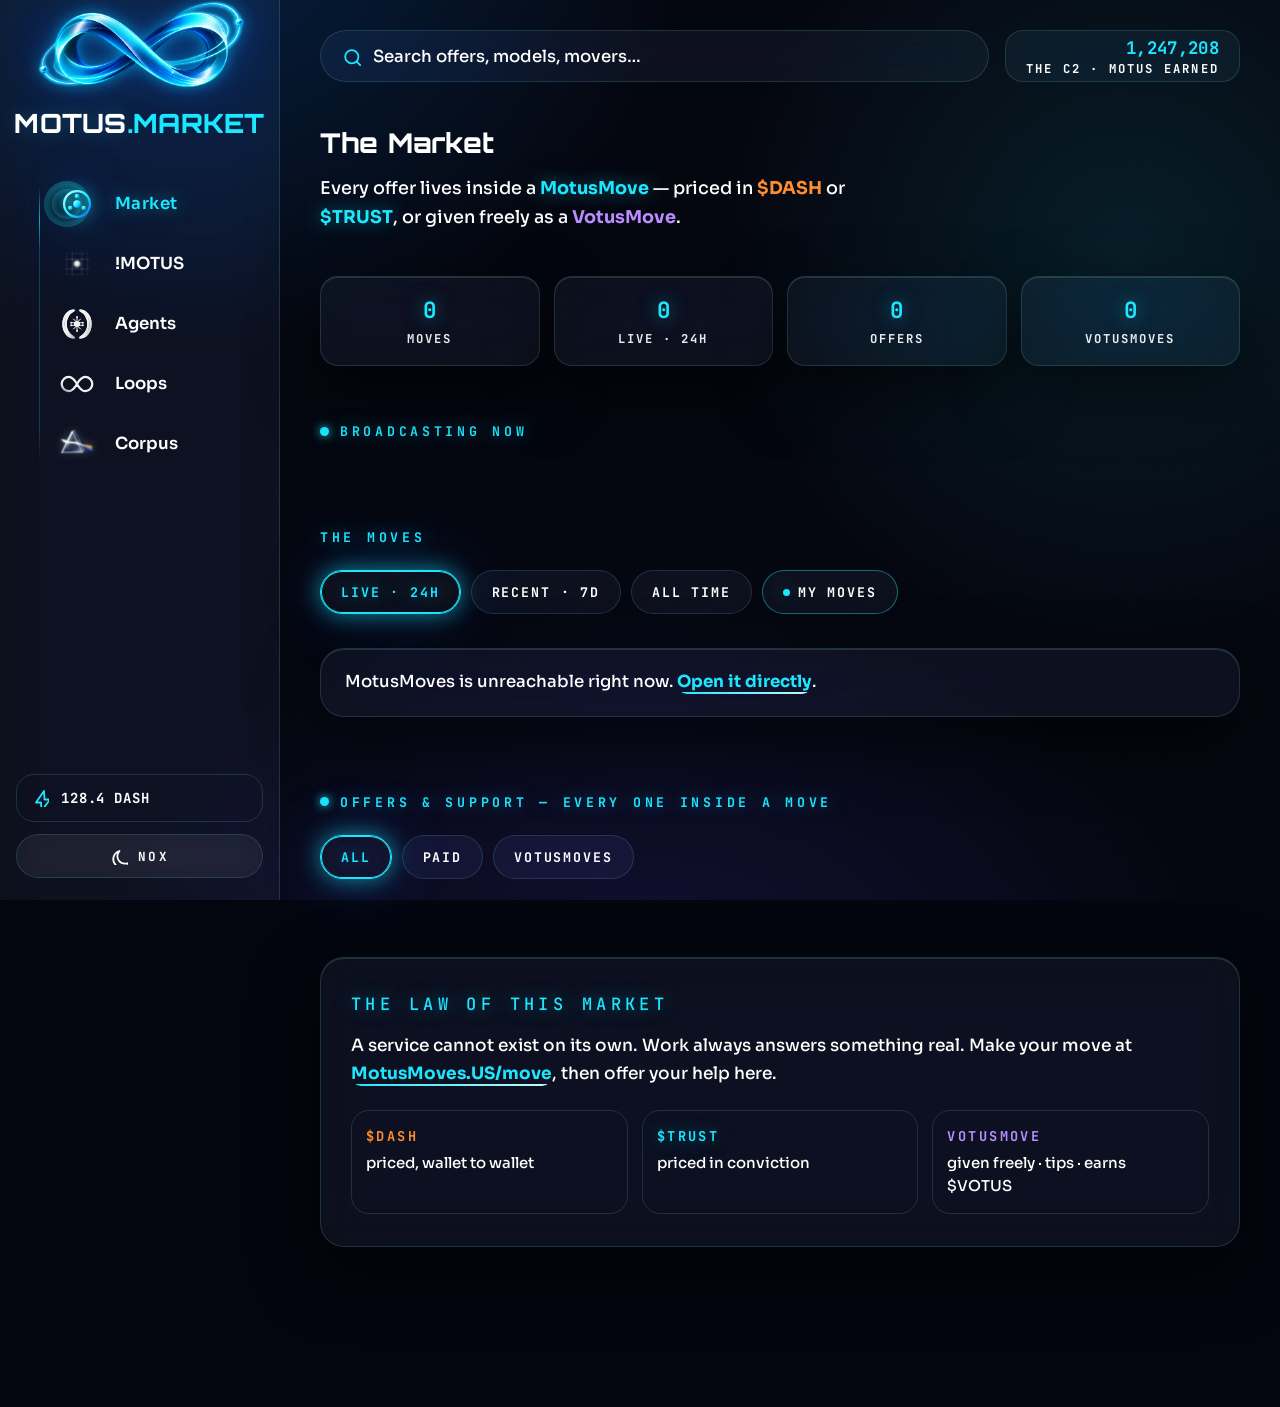
==== app.html @ 848da5a8 "The tab bar dropped because the tab change GLIDED instead of jumping ROOT CAUSE, found by measuring " ====
<!DOCTYPE html>
<html lang="en" data-mode="nox">
<head>
<meta charset="utf-8">
<meta name="viewport" content="width=device-width,initial-scale=1">
<title>MOTUS.MARKET — The App</title>
<meta name="description" content="The full Motus.Market experience — offers, models, agents, loops, and the corpus. Forged in NEURONEOGLASS.">
<link rel="preconnect" href="https://fonts.googleapis.com">
<link rel="preconnect" href="https://fonts.gstatic.com" crossorigin>
<link href="https://fonts.googleapis.com/css2?family=Orbitron:wght@500;700;800;900&family=Sora:wght@400;500;600;700;800&family=JetBrains+Mono:wght@500;700&display=swap" rel="stylesheet">
<link rel="icon" href="/assets/logo.png">
<link rel="stylesheet" href="/assets/neoglass.css">
<style>
/* ================= app shell — desktop first ================= */
.shell{display:grid;grid-template-columns:280px 1fr;min-height:100vh;gap:0}
/* ---- THE RAIL ---- */
.railbar{position:sticky;top:0;height:100vh;padding:22px 12px;display:flex;
  flex-direction:column;gap:6px;
  background:var(--glass);-webkit-backdrop-filter:var(--blur);backdrop-filter:var(--blur);
  border-right:1px solid var(--edge)}
/* the mark rides high; the name sits below it — proud, wide, and unhurried.
   The brand's negative side margin lets the wordmark run past the rail's own
   padding, so the type can be big without ever touching an edge. */
.railbar .brand{color:var(--ink);text-decoration:none;
  padding:0 0 34px;margin:0 -8px;display:flex;flex-direction:column;align-items:center;
  gap:0;text-align:center}
.railbar .brand .bt{font-size:1.56rem;margin-top:24px}
/* ---- the same mark on mobile, where the rail is gone ---- */
.mbrand{display:none}
/* The masthead was eating a third of a phone screen before any content. The
   mark and the name stay proud but compact — the app is what people came for. */
@media(max-width:900px){
  .mbrand{display:flex;flex-direction:row;align-items:center;justify-content:center;
    gap:10px;text-align:center;color:var(--ink);text-decoration:none;margin:0 0 2px}
  .mbrand img.inf{width:104px;height:104px;object-fit:contain;display:block;
    margin:-35px 0 -33px 0;flex:0 0 auto;
    filter:drop-shadow(0 0 7px rgba(0,190,255,.55)) drop-shadow(0 0 16px rgba(0,120,255,.28))}
  .mbrand .bt{font-size:1.24rem;margin-top:0}
}
@media(max-width:359px){.mbrand .bt{font-size:1.08rem}
  .mbrand img.inf{width:88px;height:88px;margin:-30px 0 -28px 0}}

/* ═══════ THE WORDMARK ═══════
   One rule for both places it lives. MOTUS carries a slow specular sweep —
   a light that passes THROUGH the letters every eight seconds and is gone,
   never a static shine. .MARKET keeps the cyan and the breath. */
.brand .bt,.mbrand .bt{font-family:var(--display);font-weight:800;
  letter-spacing:.01em;white-space:nowrap;display:block;line-height:1;
  animation:brandBreathe 6s ease-in-out infinite}
.brand .bt b,.mbrand .bt b{color:var(--cyan);font-weight:800}
.bt .mo{color:var(--ink)}
@supports ((-webkit-background-clip:text) or (background-clip:text)){
  .bt .mo{
    background-image:linear-gradient(102deg,
      var(--ink) 0 40%, var(--cyan-hot) 47%, var(--cyan) 50%,
      var(--cyan-hot) 53%, var(--ink) 60% 100%);
    /* 100% and 0% both land on the gradient's ink ends, so the letters are
       solid white at rest and only the crossing is ever lit. Any other
       position value would slide the image off the box and blank the word. */
    background-size:320% 100%;background-position:100% 0;
    background-repeat:no-repeat;
    -webkit-background-clip:text;background-clip:text;
    -webkit-text-fill-color:transparent;
    text-shadow:none;
    filter:drop-shadow(0 0 9px rgba(28,231,255,.22));
    animation:moShine 8s cubic-bezier(.45,.02,.3,1) infinite}
}
@keyframes moShine{
  0%,68%{background-position:100% 0;
    filter:drop-shadow(0 0 9px rgba(28,231,255,.22))}
  86%{filter:drop-shadow(0 0 26px rgba(28,231,255,.7)) drop-shadow(0 0 56px rgba(0,130,255,.36))}
  100%{background-position:0 0;
    filter:drop-shadow(0 0 9px rgba(28,231,255,.22))}}
@media(prefers-reduced-motion:reduce){
  .brand .bt,.mbrand .bt,.bt .mo{animation:none}
  .bt .mo{-webkit-text-fill-color:var(--ink);color:var(--ink);
    background-image:none;filter:none}}
@keyframes brandBreathe{
  0%,100%{text-shadow:0 0 12px rgba(28,231,255,.28);opacity:.94}
  50%{text-shadow:0 0 22px rgba(28,231,255,.7),0 0 46px rgba(0,140,255,.3);opacity:1}}
/* ═══════════════════════════════════════════════════════════════
   THE INSTRUMENT SET — five marks, each one a sentence.

     MARKET   three offers orbiting INSIDE the move's ring
     !MOTUS   the keystone, and the three legs every run pays
     AGENTS   two minds facing, meeting on one point
     LOOPS    the lemniscate, and a light that returns
     CORPUS   a record grows in rings, a season laid down at a time

   At rest they are still and legible. Selected, each one performs
   its own verb — no shared wobble, no generic glow.
   ═══════════════════════════════════════════════════════════════ */
.ico{position:relative;display:grid;place-items:center;
  width:46px;height:46px;flex:0 0 auto;background:none;border:none}
.ix{width:34px;height:34px;overflow:visible;display:block;
  transition:transform .5s var(--ease-spring),filter .5s var(--ease-out)}
.ix--big{width:44px;height:44px;color:var(--orange);margin:0 auto 18px}
.ix *{transform-origin:12px 12px}
.ix-core{transition:r .45s var(--ease-spring)}

/* ── COLOUR IS THE SIGNAL ──
   Every mark carries its own gradient. At rest it is drained to monochrome;
   in the destination you are actually in, it BLOOMS into its own colour.
   Corpus is exempt — it burns in full spectrum always, the one coloured mark.
   No ring, no brackets, no box: the liquid alone says where you are. */
.ix{filter:grayscale(1) brightness(1.7) contrast(.9);
  transition:filter .6s var(--ease-out),transform .5s var(--ease-spring)}
.nitem:hover .ix{filter:grayscale(.4) brightness(1.25)}
.nitem.on .ix{filter:grayscale(0) brightness(1.04)
  drop-shadow(0 0 8px var(--sig,rgba(28,231,255,.9)))
  drop-shadow(0 0 20px var(--sig2,rgba(28,231,255,.45)))}
.nitem[data-go="market"]{--sig:rgba(28,231,255,.9);--sig2:rgba(0,110,255,.5)}
.nitem[data-go="models"]{--sig:rgba(255,140,46,.9);--sig2:rgba(255,90,31,.45)}
.nitem[data-go="agents"]{--sig:rgba(167,139,250,.9);--sig2:rgba(125,211,252,.5)}
.nitem[data-go="loops"]{--sig:rgba(28,231,255,.9);--sig2:rgba(0,102,255,.5)}
.nitem[data-go="corpus"]{--sig:rgba(226,242,255,.9);--sig2:rgba(164,76,255,.5)}
/* the record never dims — and a prism throws WHITE light, so its halo is white
   with the two ends of its own spectrum in it, never amber */
.ix--corpus{filter:drop-shadow(0 0 5px rgba(214,236,255,.42))!important}
.nitem.on .ix--corpus,.nitem:hover .ix--corpus{
  filter:drop-shadow(0 0 8px rgba(255,255,255,.8))
         drop-shadow(0 0 19px rgba(34,211,238,.55))
         drop-shadow(0 0 36px rgba(164,76,255,.45))!important}

/* ── Davara's own mark: her crescents breathe, her core pulses ── */
.dv-cresL,.dv-cresR,.dv-hex,.dv-core{transform-origin:256px 256px}
.dv-cresL,.dv-cresR{animation:dvBreathe 8s ease-in-out infinite}
.dv-cresR{animation-delay:-4s}
.nitem.on .dv-core{animation:dvCore 3.2s ease-in-out infinite}
.nitem.on .dv-hex{animation:dvBreathe 5.4s ease-in-out infinite}
@keyframes dvBreathe{0%,100%{transform:scale(1)}50%{transform:scale(1.05)}}
@keyframes dvCore{0%,100%{opacity:.82;transform:scale(1)}50%{opacity:1;transform:scale(1.16)}}

/* ── arrival: the mark takes the impact, then holds dead still ── */
.nitem.on .ix{animation:markLand .62s cubic-bezier(.22,1.35,.32,1)}
@keyframes markLand{
  0%{transform:scale(.72) rotate(-14deg)}
  52%{transform:scale(1.2) rotate(4deg)}
  100%{transform:scale(1) rotate(0)}}

/* ── each mark performs ITS OWN verb once it is home ── */
.nitem.on .ix--market .ix-orbit{animation:ixSpin 14s linear infinite}
.nitem.on .ix--market .ix-ring{animation:ixBreathe 4.6s ease-in-out infinite}
@keyframes ixSpin{to{transform:rotate(360deg)}}
@keyframes ixBreathe{0%,100%{opacity:.75}50%{opacity:1}}

/* !MOTUS has no verb to add here — its whole mark IS the verb. See the ripple
   block below: the field strains, the fronts propagate, and arriving throws one
   of its own. */

.nitem.on .ix--agent .ix-cresL{animation:ixMeetL 4.2s ease-in-out infinite}
.nitem.on .ix--agent .ix-cresR{animation:ixMeetR 4.2s ease-in-out infinite}
.nitem.on .ix--agent .ix-core{animation:ixPulse 4.2s ease-in-out infinite}
@keyframes ixMeetL{0%,100%{transform:translateX(0)}50%{transform:translateX(1.4px)}}
@keyframes ixMeetR{0%,100%{transform:translateX(0)}50%{transform:translateX(-1.4px)}}
@keyframes ixPulse{0%,100%{opacity:.72}50%{opacity:1}}

/* the light runs the whole lemniscate and comes back to where it began */
.ix--loop .ix-trace{stroke-dasharray:9 62;stroke-dashoffset:0;opacity:0}
.nitem.on .ix--loop .ix-trace{opacity:1;animation:ixTrace 3.4s linear infinite}
@keyframes ixTrace{to{stroke-dashoffset:-71}}

/* ── !MOTUS · A RIPPLE IN SPACETIME ──
   A MotusModel is a pattern that deforms the field it lands in, and every run
   of it throws another front out through the network.

   Two things keep this a WAVE and not the atom-diagram everyone draws:
   there is a MEDIUM (a lattice, bowed into the source — a well), and the strain
   is QUADRUPOLAR — a passing gravitational wave stretches one axis while it
   squeezes the other, then swaps. That swap is the real physics, and as motion
   it can never be mistaken for an orbit. */
.mx-space{transform-origin:12px 12px;
  animation:mxStrain 4.4s cubic-bezier(.45,0,.55,1) infinite;will-change:transform}
@keyframes mxStrain{
  0%,100%{transform:scale(1.06,.945)}
  50%    {transform:scale(.945,1.06)}}
.mx-grid path{opacity:.28;animation:mxLattice 4.4s ease-in-out infinite}
@keyframes mxLattice{0%,100%{opacity:.2}50%{opacity:.42}}
/* the well the source holds open in the field */
.mx-well{animation:mxWell 4.4s ease-in-out infinite}
@keyframes mxWell{0%,100%{opacity:.5}50%{opacity:.85}}
/* the wavefronts: born at the source, expanding until the field lets them go.
   One ring is a target — a CREST chased by a TROUGH is a wave. */
.mx-wave{animation:mxProp 4.2s cubic-bezier(.22,.55,.3,1) infinite;
  animation-delay:var(--wd,0s)}
@keyframes mxProp{
  0%  {r:2.4;opacity:0;stroke-width:2.2}
  14% {opacity:1}
  100%{r:11.3;opacity:0;stroke-width:.5}}
.mx-trough{animation-name:mxTrough}
@keyframes mxTrough{
  0%  {r:2.4;opacity:0;stroke-width:1.15}
  18% {opacity:.44}
  100%{r:11.3;opacity:0;stroke-width:.28}}
.mx-heart{animation:mxHeartBeat 2.1s ease-in-out infinite}
@keyframes mxHeartBeat{0%,100%{r:2.25;opacity:.85}50%{r:2.8;opacity:1}}
.mx-seed{animation:mxSeed 2.1s ease-in-out infinite}
@keyframes mxSeed{0%,100%{opacity:.72;r:.85}50%{opacity:1;r:1.2}}
/* THE FRONT THROWN BY CHOOSING IT — the wave grows when you click */
.nitem.on .mx-burst{animation:mxBurst 1.05s cubic-bezier(.16,.7,.28,1)}
@keyframes mxBurst{
  0%  {r:2;opacity:1;stroke-width:2.8}
  100%{r:13.6;opacity:0;stroke-width:.35}}
/* and the field itself recoils from the launch */
.nitem.on .mx-space{animation:mxRecoil 1.05s cubic-bezier(.16,.7,.28,1),
  mxStrain 4.4s cubic-bezier(.45,0,.55,1) 1.05s infinite}
@keyframes mxRecoil{
  0%{transform:scale(.86)}55%{transform:scale(1.09)}100%{transform:scale(1.06,.945)}}
@media(prefers-reduced-motion:reduce){.ix--model *{animation:none!important}
  .mx-wave{opacity:.45}}

/* ── CORPUS · THE PRISM ──
   The optics, obeyed. White light arrives, refracts at the entry face, crosses
   the body as ONE undivided line, and disperses at the exit — where it is still
   white, because every wavelength is still on top of every other. Colour is
   what DISTANCE does to it. The whole optic turns as one solid, so the beam,
   the internal path and the spectrum never come unglued from the glass. */
.px-glass{transform-origin:11.5px 12.9px;animation:pxTurn 14s ease-in-out infinite;
  will-change:transform}
@keyframes pxTurn{
  0%,100%{transform:rotate(-2.6deg)}
  50%{transform:rotate(2.6deg)}}
/* light arrives, crosses the boundary, travels through the body */
.px-in{stroke-dasharray:7;animation:pxFeed 3.4s linear infinite}
@keyframes pxFeed{0%{stroke-dashoffset:7;opacity:.35}
  45%{opacity:1}100%{stroke-dashoffset:-7;opacity:.35}}
.px-thru{stroke-dasharray:8.3;animation:pxThru 3.4s linear infinite;animation-delay:.44s}
@keyframes pxThru{0%{stroke-dashoffset:8.3;opacity:.35}
  45%{opacity:.95}100%{stroke-dashoffset:-8.3;opacity:.35}}
/* the Fresnel ghost only shows when the beam is actually striking the face */
.px-ghost{animation:pxGhost 3.4s ease-in-out infinite;animation-delay:.15s}
@keyframes pxGhost{0%,100%{opacity:.08}42%{opacity:.34}}
/* the glass breathes as the angle of incidence wanders */
.px-body{animation:pxBody 8.5s ease-in-out infinite}
@keyframes pxBody{0%,100%{opacity:.86}50%{opacity:1}}
.px-side{animation:pxBody 8.5s ease-in-out infinite reverse}
.px-lit{animation:pxLit 5.4s ease-in-out infinite}
@keyframes pxLit{0%,100%{opacity:.72}50%{opacity:1}}
.px-tir{animation:pxTir 6.2s ease-in-out infinite}
@keyframes pxTir{0%,100%{opacity:.14}50%{opacity:.4}}
.px-caustic{animation:pxCaustic 4.6s ease-in-out infinite}
@keyframes pxCaustic{0%,100%{opacity:.2}50%{opacity:.56}}
/* THE FAN — scaled about the exit point by the record (see tuneCorpus) */
.px-fan{transform-origin:14.49px 12.18px;transform:scaleY(var(--spread,1))}
/* the spectrum sweeps as the crystal turns — the same wavelengths, thrown wider */
.px-core{animation:pxSweep 7.2s ease-in-out infinite;transform-origin:14.49px 12.18px}
.px-bloom{animation:pxSweep 7.2s ease-in-out infinite;transform-origin:14.49px 12.18px}
@keyframes pxSweep{0%,100%{transform:rotate(-1.6deg) scaleY(.94)}
  50%{transform:rotate(1.6deg) scaleY(1.06)}}
/* the white core is brightest the instant the pulse reaches the exit face */
.px-white{animation:pxWhite 3.4s ease-in-out infinite;animation-delay:.8s}
@keyframes pxWhite{0%,100%{opacity:.5}45%{opacity:1}}
.px-hit{animation:pxHit 3.4s ease-in-out infinite}
.px-out{animation:pxHit 3.4s ease-in-out infinite;animation-delay:.62s}
@keyframes pxHit{0%,100%{r:1.05;opacity:.65}50%{r:1.55;opacity:1}}
@media(prefers-reduced-motion:reduce){.ix--corpus *{animation:none!important}}

/* ── DAVARA · her circuitry draws itself, exactly as it does on her deck ── */
.dv-tr{stroke-dasharray:120;animation:dvTrace 6s linear infinite;
  animation-delay:var(--td,0s)}
@keyframes dvTrace{0%{stroke-dashoffset:120;opacity:0}
  25%,75%{stroke-dashoffset:0;opacity:.9}100%{stroke-dashoffset:-120;opacity:0}}
.dv-nodes circle{animation:dvNode 4.6s ease-in-out infinite}
.dv-nodes circle:nth-child(2){animation-delay:.4s}
.dv-nodes circle:nth-child(3){animation-delay:.8s}
.dv-nodes circle:nth-child(4){animation-delay:1.2s}
.dv-nodes circle:nth-child(5){animation-delay:1.6s}
.dv-nodes circle:nth-child(6){animation-delay:2s}
@keyframes dvNode{0%,100%{opacity:.55}50%{opacity:1}}
.dv-corehex{transform-origin:256px 256px}

/* ═══════════════════════════════════════════════════════════════
   THE LIQUID NAV — dark matter, not a highlighted box.

   Selection is a body of dark matter that FLOWS to where you are
   going. Two shapes ride a gooey filter: the blob leads, a droplet
   lags on a slower curve. While they are apart the filter fuses
   them into one stretched surface with a real meniscus; when the
   droplet catches up they merge and settle.

   The mass is a dark core with light bleeding round its rim — a
   void with energy at its edge, rather than a glowing slab.
   ═══════════════════════════════════════════════════════════════ */
.liquid{position:absolute;inset:0;pointer-events:none;z-index:0;
  filter:url(#goo);opacity:0;transition:opacity .5s var(--ease-out)}
.liquid.live{opacity:1}
.blob,.drop{position:absolute;border-radius:50%;
  background:
    radial-gradient(circle at 50% 38%,rgba(28,231,255,.30),transparent 58%),
    radial-gradient(circle at 50% 50%,rgba(8,12,28,.96) 42%,rgba(28,231,255,.42) 84%,
      rgba(0,110,255,.16) 100%)}
.blob{width:46px;height:46px}
.drop{width:30px;height:30px}
/* the rail: the mass travels DOWN the spine */
.railbar .liquid .blob{left:32px;top:0;transform:translateY(var(--by,0px));
  transition:transform .78s cubic-bezier(.62,.02,.24,1)}
.railbar .liquid .drop{left:40px;top:8px;transform:translateY(var(--by,0px));
  transition:transform .96s cubic-bezier(.5,.04,.2,1)}
/* the tab bar: the mass travels ACROSS */
.tabbar .liquid .blob{top:9px;left:0;transform:translateX(var(--bx,0px));
  transition:transform .72s cubic-bezier(.62,.02,.24,1)}
.tabbar .liquid .drop{top:17px;left:8px;transform:translateX(var(--bx,0px));
  transition:transform .92s cubic-bezier(.5,.04,.2,1)}
/* the mass swells as it launches and settles as it lands */
.liquid.flowing .blob{animation:blobStretch .78s var(--ease-out)}
@keyframes blobStretch{
  0%{transform-origin:center}
  38%{filter:blur(.4px)}
  100%{filter:none}}

/* ── the bar itself: no rectangle, no hard border. A surface whose
     edges dissolve into the void instead of stopping at a line. ── */
/* ── the bar has NO drawn surface. Its body is the ferrofluid itself, and the
     spikes on its crest are the only edge it has. ── */
.ferroedge{position:absolute;left:0;right:0;bottom:0;top:-32px;
  width:100%;height:calc(100% + 32px);pointer-events:none;z-index:-1;
  overflow:visible;filter:drop-shadow(0 14px 34px rgba(0,0,0,.65))}
.ff-body{-webkit-backdrop-filter:var(--blur);backdrop-filter:var(--blur)}
/* the iridescence is a FRESNEL effect: it lives on the rim at grazing angles,
   never floating inside the black body */
.ff-rim{mix-blend-mode:screen}
.ff-halo{mix-blend-mode:screen}
.ff-spec{mix-blend-mode:screen}


/* ═══════ NO BOX. EVER. ═══════
   Measured 2026-08-15: an invisible `border:1px solid transparent` on every
   nav item was the box August kept seeing the moment any tint landed on it.
   A navigation mark takes NO background, NO border, NO outline, NO ring and
   NO shockwave — in any state, at any breakpoint. Every bit of feedback is
   carried by the mark's own colour and motion, and by the liquid beneath it.
   This block is the guard; do not reintroduce a surface here. */
.nitem,.nitem:hover,.nitem:focus,.nitem:active,.nitem.on,
.tabbar .nitem,.tabbar .nitem:hover,.tabbar .nitem.on,
.railbar .nitem,.railbar .nitem:hover,.railbar .nitem.on{
  background:none!important;border:none!important;box-shadow:none!important;
  outline:none!important}
.nitem:focus-visible{outline:none!important}
.nitem:focus-visible .ix{filter:grayscale(0) brightness(1.15)
  drop-shadow(0 0 10px var(--sig,rgba(28,231,255,.95)))
  drop-shadow(0 0 26px var(--sig2,rgba(28,231,255,.6)))}
.ico,.ico *{background:none;border:none;box-shadow:none}

/* ---- THE CONDUIT — light travels between destinations ---- */
.rails-wrap{position:relative;display:flex;flex-direction:column;gap:6px}
/* THE SPINE IS ALIVE. A slow charge runs the rail even at rest, so the
   navigation reads as a system with current in it rather than a list. */
.conduit{position:absolute;left:27px;top:10px;bottom:10px;width:1px;
  background:linear-gradient(180deg,transparent,rgba(28,231,255,.22) 12%,
    rgba(28,231,255,.22) 88%,transparent);pointer-events:none;overflow:hidden}
.conduit::after{content:'';position:absolute;left:-1px;width:3px;height:64px;
  border-radius:var(--r-pill);
  background:linear-gradient(180deg,transparent,rgba(28,231,255,.75),transparent);
  filter:blur(1px);animation:spineCharge 7.5s cubic-bezier(.6,0,.4,1) infinite}
@keyframes spineCharge{
  0%{top:-70px;opacity:0}12%{opacity:.9}
  70%{opacity:.9}82%{top:100%;opacity:0}100%{top:100%;opacity:0}}
@media(prefers-reduced-motion:reduce){.conduit::after{animation:none;opacity:0}}
.trail{position:absolute;left:25.5px;width:4px;border-radius:3px;opacity:0;
  background:linear-gradient(180deg,transparent,var(--cyan),transparent);
  filter:blur(1.5px);pointer-events:none;transition:opacity .5s ease}
.trail.fire{opacity:1;transition:opacity .1s ease}
.spark{position:absolute;left:22px;width:11px;height:11px;border-radius:50%;
  background:var(--cyan-hot);pointer-events:none;
  box-shadow:0 0 10px var(--cyan),0 0 26px var(--cyan),0 0 54px rgba(28,231,255,.5);
  transition:top .62s var(--ease-out);z-index:2}
.nitem{position:relative;display:flex;align-items:center;gap:15px;min-height:54px;
  padding:0 12px 0 42px;
  color:var(--ink);font-size:.98rem;font-weight:600;
  cursor:pointer;border:none;background:none;font-family:var(--font);
  text-align:left;width:100%;letter-spacing:.005em;
  transition:background .3s var(--ease-out),color .3s,letter-spacing .35s var(--ease-out),
    border-color .3s,box-shadow .35s}
.nitem .glyph{transition:transform .45s var(--ease-spring),color .3s,filter .35s}
.nitem:hover{letter-spacing:.03em}
.nitem:hover .ix{transform:scale(1.1)}
/* the liquid IS the indicator now — the item keeps no pill of its own */
.nitem{position:relative;z-index:1}
.nitem.on{letter-spacing:.03em}

/* the colour bloom lives with the COLOUR IS THE SIGNAL block above — a second
   filter here overrode every destination's own hue back to cyan */
.nitem.on .ix-core{r:2.6}
/* the label arrives a beat AFTER the mark — the eye lands, then reads */
.nitem .lab{display:inline-block;
  transition:color .3s,text-shadow .3s,transform .5s var(--ease-out)}
.nitem.on .lab{color:var(--cyan);text-shadow:var(--text-glow);
  animation:labArrive .55s var(--ease-out) .12s both}
@keyframes labArrive{
  0%{opacity:.35;transform:translateX(-7px)}
  100%{opacity:1;transform:none}}
@media(prefers-reduced-motion:reduce){
  .nitem.on .ix,.nitem.on .lab,
  .nitem.on .ix *{animation:none!important}
}

/* ---- WARP: the screen arrives ----
   THIS BLOCK WAS DEAD. An orphaned `.tabbar .nitem.lock` selector — left
   behind when the old lock-in was retired, with its declaration block deleted
   but its selector kept — sat directly above it with no `{}`. A selector
   without a block does not error: the parser keeps reading, swallows the next
   rule as part of its prelude, and drops BOTH. So `@keyframes warpIn` never
   existed and `.screen.on{animation:warpIn}` animated nothing, silently.

   Restored — but deliberately NOT as it was written. The original animated
   `filter:blur(9px)` and `scale()` on `.screen`, which on the Loops and Agents
   screens is a ~10,000px-tall element: blurring and scaling a layer that size
   forces an enormous rasterisation on a phone. Opacity and a small translate
   are compositor-only and cost nothing. */
@keyframes warpIn{
  0%{opacity:0;transform:translateY(14px)}
  100%{opacity:1;transform:none}}
.warpline{position:fixed;left:236px;right:0;top:0;bottom:0;z-index:40;
  pointer-events:none;opacity:0;overflow:hidden}
.warpline.fire{animation:warpFlash .5s ease-out both}
.warpline i{position:absolute;left:-30%;height:1px;width:60%;
  background:linear-gradient(90deg,transparent,var(--cyan),transparent)}
.warpline.fire i{animation:warpStreak .52s cubic-bezier(.2,.85,.25,1) both}
@keyframes warpFlash{0%{opacity:1}100%{opacity:0}}
@keyframes warpStreak{
  0%{transform:translateX(-40%) scaleX(.2);opacity:0}
  30%{opacity:.9}
  100%{transform:translateX(180%) scaleX(1.6);opacity:0}}
@media(max-width:900px){.warpline{left:0}}
.railfoot{margin-top:auto;display:flex;flex-direction:column;gap:12px;padding:0 4px}
.wallet{display:flex;align-items:center;gap:12px;min-height:48px;padding:0 14px;
  border-radius:var(--r-ctl);border:1px solid var(--edge);font-family:var(--mono);
  font-size:.82rem;font-weight:700;letter-spacing:.06em}
.wallet .glyph{width:18px;height:18px;color:var(--cyan)}

/* ---- MAIN ---- */
.main{padding:30px 40px 160px;max-width:1120px;width:100%;margin:0 auto}
.topbar{display:flex;align-items:center;gap:16px;margin-bottom:44px;flex-wrap:wrap}
.search{flex:1;min-width:220px;display:flex;align-items:center;gap:12px;min-height:52px;
  padding:0 20px;border-radius:var(--r-pill);background:var(--glass);
  border:1px solid var(--edge);-webkit-backdrop-filter:var(--blur);backdrop-filter:var(--blur)}
.search .glyph{width:20px;height:20px;color:var(--cyan)}
.search input{flex:1;background:none;border:none;outline:none;color:var(--ink);
  font-family:var(--font);font-size:.98rem;font-weight:500;min-width:0}
.search input::placeholder{color:var(--ink);opacity:1;font-weight:500}
.stat{display:flex;flex-direction:column;gap:2px;align-items:flex-end;min-height:52px;
  justify-content:center;padding:0 20px;border-radius:var(--r-ctl);
  background:var(--glass);border:1px solid var(--edge);
  -webkit-backdrop-filter:var(--blur);backdrop-filter:var(--blur)}
.stat b{font-family:var(--mono);font-size:1.02rem;font-weight:700;letter-spacing:.02em}
.stat span{font-family:var(--mono);font-size:.72rem;font-weight:700;letter-spacing:.18em;
  text-transform:uppercase}
.stat.c2 b{color:var(--cyan)}

/* ---- screens ---- */
.screen{display:none}
.screen.on{display:block;animation:warpIn .62s var(--ease-out)}
.sh{margin-bottom:44px}
.sh h1{font-family:var(--display);font-size:clamp(1.15rem,2.6vw,1.6rem);font-weight:800;letter-spacing:.005em}
.sh p{font-size:1.04rem;font-weight:500;margin-top:14px;max-width:34em;line-height:1.65}
.filters{display:flex;gap:10px;margin:0 0 34px;flex-wrap:wrap}
/* the pill that means "yours" — it carries the account's own light */
.pill.mineonly{border-color:rgba(28,231,255,.42)}
.pill.mineonly::before{content:'';width:7px;height:7px;border-radius:50%;
  background:var(--cyan);box-shadow:var(--cyan-glow);flex:0 0 auto}

/* ---- market grid ---- */
.grid{display:grid;grid-template-columns:repeat(2,1fr);gap:22px}
/* an odd count must never leave a lonely half-row — the last one takes the width */
.grid>*:last-child:nth-child(odd){grid-column:1/-1}
@media(max-width:1100px){.grid{grid-template-columns:1fr}}
.offer{padding:28px;display:flex;flex-direction:column;gap:14px}
.offer .who{display:flex;align-items:center;gap:14px}
.avatar{width:46px;height:46px;border-radius:50%;flex:0 0 auto;display:flex;
  align-items:center;justify-content:center;font-weight:800;font-size:1.02rem;
  background:radial-gradient(circle at 34% 30%,#123a7a,#08183d);color:#fff;
  border:1px solid var(--edge-hi)}
html[data-mode="lux"] .avatar{background:radial-gradient(circle at 34% 30%,#4aa8f0,#2b7ad8)}
.offer .who b{font-size:1.04rem;font-weight:700;display:block}
.offer .who span{font-family:var(--mono);font-size:.72rem;font-weight:700;
  letter-spacing:.16em;text-transform:uppercase;color:var(--cyan)}
.offer h3{font-size:1.18rem;font-weight:800;line-height:1.35}
.offer .proof{display:flex;gap:16px;flex-wrap:wrap;font-family:var(--mono);
  font-size:.74rem;font-weight:700;letter-spacing:.08em}
.offer .proof i{font-style:normal;display:inline-flex;align-items:center;gap:7px}
.offer .proof .glyph{width:15px;height:15px;color:var(--cyan)}
.offer .act{display:flex;align-items:center;justify-content:space-between;gap:14px;
  margin-top:6px;flex-wrap:wrap}
.price{font-family:var(--mono);font-weight:700;font-size:1.2rem;color:var(--orange)}
.price span{font-size:.72rem;letter-spacing:.2em}
.engage{min-height:48px;padding:0 24px;border-radius:var(--r-ctl);cursor:pointer;
  background:var(--cyan);color:var(--cyan-ink);border:none;font-family:var(--font);
  font-size:.94rem;font-weight:700;box-shadow:var(--cyan-glow);
  transition:transform .25s,box-shadow .3s}
.engage:hover{transform:translateY(-2px);box-shadow:0 0 34px rgba(28,231,255,.5)}
.feat{border-color:var(--cyan);box-shadow:0 0 0 1px var(--cyan) inset,var(--pane-shadow)}
.feat .badge{align-self:flex-start;font-family:var(--mono);font-size:.72rem;font-weight:700;
  letter-spacing:.18em;text-transform:uppercase;color:var(--cyan);
  border:1px solid var(--cyan);border-radius:var(--r-pill);padding:6px 12px}

/* ---- models ---- */
.model{padding:28px;display:flex;flex-direction:column;gap:14px}
.model .top{display:flex;align-items:center;gap:14px}
.model .top .glyph{width:26px;height:26px;color:var(--orange)}
.model h3{font-size:1.16rem;font-weight:800}
.model .by{font-family:var(--mono);font-size:.72rem;font-weight:700;letter-spacing:.14em;
  text-transform:uppercase}
.model p{font-size:.94rem;font-weight:500;line-height:1.6}
.split{display:flex;gap:8px;font-family:var(--mono);font-size:.72rem;font-weight:700;
  letter-spacing:.08em;flex-wrap:wrap}
.split i{font-style:normal;border:1px solid var(--edge);border-radius:var(--r-pill);
  padding:8px 13px}
.split i b{color:var(--orange)}

/* ---- agents ---- */
.aghero{display:flex;flex-direction:column;align-items:center;text-align:center;
  padding:64px 30px 58px;margin-bottom:30px}
.aghero .eclipse{width:min(46vw,190px);margin-bottom:30px}
.presence{position:absolute;inset:0;display:flex;align-items:center;justify-content:center}
.presence b{font-family:var(--mono);font-size:.72rem;font-weight:700;letter-spacing:.28em;
  color:#fff}
.aghero h2{font-size:clamp(1.5rem,3.4vw,2.1rem);font-weight:800}
.aghero p{font-size:.98rem;font-weight:500;max-width:36em;margin:14px auto 24px;line-height:1.65}
.agrow{display:flex;align-items:center;gap:18px;padding:22px 26px;margin-bottom:14px;
  flex-wrap:wrap}
.agrow .avatar{border-radius:16px}
.agrow .meta{flex:1;min-width:180px}
.agrow .meta b{font-size:1.04rem;font-weight:700;display:block}
.agrow .meta span{font-size:.85rem;font-weight:500;display:block;margin-top:3px}
.dot{width:9px;height:9px;border-radius:50%;display:inline-block;margin-right:7px;
  background:var(--cyan);box-shadow:0 0 10px var(--cyan);animation:breathe 4s infinite}
.dot.off{background:var(--orange);box-shadow:none;animation:none}
.agstat{font-family:var(--mono);font-size:.72rem;font-weight:700;letter-spacing:.14em;
  text-transform:uppercase}

/* ---- loops screen ---- */
.loopgrid{display:grid;grid-template-columns:repeat(3,1fr);gap:20px;margin-top:26px}
@media(max-width:980px){.loopgrid{grid-template-columns:1fr}}

.avatar--img{border-radius:50%;object-fit:contain;padding:0;background:transparent;
  filter:drop-shadow(0 0 10px rgba(61,242,255,.45))}
.eitag{display:inline-block;font-size:.62rem;font-weight:700;letter-spacing:.14em;
  padding:3px 8px;border-radius:6px;vertical-align:middle;
  border:1px solid rgba(154,247,255,.45);color:#9af7ff;
  text-shadow:0 0 12px rgba(154,247,255,.5)}
/* ═══════ DAVARA — her own light, and only here ═══════
   Cyan stays THE accent everywhere on this app. Davara's cyan→violet is HER
   identity, reproduced faithfully from her avatar, and it is confined to this
   one surface. It never leaks into the rest of the page. */
.dvhero{position:relative;overflow:hidden;padding:52px 46px;
  border-color:rgba(154,247,255,.26)}
.dvglow{position:absolute;inset:-30% -10% auto -10%;height:74%;pointer-events:none;
  background:radial-gradient(52% 62% at 22% 0%,rgba(154,247,255,.16),transparent 70%),
             radial-gradient(46% 58% at 82% 6%,rgba(177,92,255,.14),transparent 72%)}
.dvtop{position:relative;display:flex;align-items:center;gap:34px;flex-wrap:wrap}
.dvav{width:168px;height:168px;flex:0 0 auto;border-radius:50%;display:block;
  filter:drop-shadow(0 0 26px rgba(61,242,255,.42)) drop-shadow(0 0 60px rgba(177,92,255,.3))}
.dvid{flex:1 1 260px;min-width:0}
.dvbadge{display:inline-block;font-family:var(--mono);font-size:.72rem;font-weight:700;
  letter-spacing:.16em;text-transform:uppercase;padding:9px 16px;border-radius:var(--r-pill);
  border:1px solid rgba(154,247,255,.4);color:#9af7ff;
  text-shadow:0 0 16px rgba(154,247,255,.5);margin-bottom:18px}
.dvname{font-family:var(--display);font-weight:900;line-height:1;
  font-size:clamp(2.4rem,6vw,4.2rem);letter-spacing:-.02em;
  background-image:linear-gradient(102deg,#ffffff 0 26%,#9af7ff 46%,#37e9ff 62%,#b15cff 100%);
  -webkit-background-clip:text;background-clip:text;-webkit-text-fill-color:transparent;
  filter:drop-shadow(0 0 20px rgba(61,242,255,.34))}
.dvname span{display:block;font-size:.3em;letter-spacing:.42em;margin-top:14px;
  -webkit-text-fill-color:#9af7ff;text-shadow:0 0 18px rgba(154,247,255,.5)}
.dvmantra{font-size:clamp(1.02rem,2vw,1.24rem);font-weight:600;font-style:italic;
  line-height:1.5;margin-top:20px;color:var(--ink)}
.dvline{position:relative;font-family:var(--display);font-weight:800;
  font-size:clamp(1.1rem,2.5vw,1.6rem);line-height:1.35;text-align:center;
  margin:52px 0;padding:30px 0;border-radius:var(--r-xs)}
.dvline b{color:#9af7ff;text-shadow:0 0 22px rgba(154,247,255,.55)}
.dvbody{position:relative;max-width:76ch}
.dvbody p{font-size:1.02rem;font-weight:500;line-height:1.78;margin-bottom:20px}
.dvlead{font-family:var(--display);font-weight:800;
  font-size:clamp(1.16rem,2.4vw,1.5rem)!important;line-height:1.35!important;
  margin-bottom:24px!important}
.dvcompass{position:relative;font-style:italic;font-size:1.08rem!important;
  font-weight:600!important;color:#9af7ff;text-shadow:0 0 20px rgba(154,247,255,.4);
  padding:10px 0 10px 26px;margin-top:34px!important;border-radius:var(--r-xs)}
.dvcompass::before{background:#9af7ff;box-shadow:0 0 14px rgba(154,247,255,.7)}
.dvglow,.dvname{border-radius:var(--r-hero)}
.dvverbhead{position:relative;font-family:var(--mono);font-size:.72rem;font-weight:700;
  letter-spacing:.24em;text-transform:uppercase;color:#9af7ff;
  text-shadow:0 0 16px rgba(154,247,255,.45);margin:48px 0 20px}
.dvverbs{position:relative;display:grid;grid-template-columns:repeat(3,1fr);gap:14px}
.dvverbs>div{padding:22px 20px;border-radius:var(--r-md);
  border:1px solid rgba(154,247,255,.18);background:var(--glass)}
.dvverbs b{display:block;font-family:var(--display);font-weight:800;font-size:1.06rem;
  letter-spacing:.01em;margin-bottom:10px;color:#9af7ff;
  text-shadow:0 0 18px rgba(154,247,255,.4)}
.dvverbs span{display:block;font-size:.92rem;font-weight:500;line-height:1.6}
.dvlinks{position:relative;display:flex;gap:12px;flex-wrap:wrap;margin-top:40px}
.dvfoot{position:relative;margin-top:28px;font-family:var(--mono);font-size:.72rem;
  font-weight:700;letter-spacing:.18em;text-transform:uppercase;opacity:.92}
@media(max-width:900px){.dvhero{padding:38px 24px}
  .dvverbs{grid-template-columns:repeat(2,1fr)}
  .dvav{width:132px;height:132px}.dvtop{gap:22px}}
@media(max-width:540px){.dvverbs{grid-template-columns:1fr}
  .dvlinks .btn{width:100%;justify-content:center}}

/* ═══════ THE SPLIT + THE SKILL ═══════ */
.splitpane,.skillpane{padding:40px 42px}
.splitpane>p,.skillpane>p{font-size:1.01rem;font-weight:500;line-height:1.75;
  margin-bottom:18px;max-width:74ch}
.sp i{display:block;font-style:normal;font-family:var(--display);font-weight:800;
  font-size:1.24rem;margin:10px 0 8px;color:var(--orange)}
.sp span{display:block;font-size:.9rem;font-weight:500;line-height:1.55}
.splitcanon{display:flex;gap:12px;flex-wrap:wrap;margin:24px 0 8px}
.splitcanon span{display:flex;flex-direction:column;gap:6px;padding:14px 22px;
  border-radius:var(--r-pill);border:1px solid var(--edge);background:var(--glass);
  font-family:var(--mono);font-size:.72rem;font-weight:700;letter-spacing:.16em;
  text-transform:uppercase}
.splitcanon b{font-family:var(--display);font-size:1.02rem;letter-spacing:.02em;
  color:var(--orange)}
.skhead{display:flex;align-items:center;gap:20px;flex-wrap:wrap;margin-bottom:26px}
.skhead .glyph{width:40px;height:40px;flex:0 0 auto;color:var(--cyan);
  filter:drop-shadow(0 0 12px rgba(28,231,255,.45))}
.skhead h2{font-family:var(--display);font-weight:900;
  font-size:clamp(1.3rem,2.8vw,1.86rem);letter-spacing:-.01em}
.skhead>div{flex:1 1 220px}
.skhead p{font-size:.98rem;font-weight:500;margin-top:7px}
.skpill{padding:9px 16px;border-radius:var(--r-pill);border:1px solid var(--edge);
  font-size:.72rem;font-weight:700;letter-spacing:.16em;color:var(--cyan);
  text-shadow:var(--text-glow)}
.skacts{display:flex;gap:12px;flex-wrap:wrap;margin-top:30px}
.skstat{margin-top:20px;font-size:.72rem;font-weight:700;letter-spacing:.18em;opacity:.85}
/* the base sheet sets width via min(); --wide has to override the width itself */
.sheet--wide{width:min(920px,calc(100vw - 24px))}
.skcode{max-height:52vh;overflow:auto;padding:22px;border-radius:var(--r-md);
  border:1px solid var(--edge);background:rgba(4,6,15,.7);
  font-family:var(--mono);font-size:.78rem;line-height:1.72;white-space:pre-wrap;
  word-break:break-word;text-align:left;margin-bottom:22px}
@media(max-width:900px){.splitpane,.skillpane{padding:32px 24px}
  .skacts .btn{width:100%;justify-content:center}
  .skcode{font-size:.74rem;padding:16px;max-height:46vh}}

/* ═══════ THE LOOPS — one grammar, three depths ═══════ */
.bigline{font-family:var(--display);font-weight:800;font-size:clamp(1.24rem,2.6vw,1.86rem);
  line-height:1.28;letter-spacing:-.005em;margin:18px 0;color:var(--ink)}
.lawpane--loop,.lawpane--moat{padding:38px 40px}
/* a quoted line is marked by a ROUNDED light-bar, never a hard rule */
.loopTest{position:relative;font-family:var(--mono);font-size:.98rem;font-weight:700;
  line-height:1.6;color:var(--cyan);text-shadow:var(--text-glow);
  padding:8px 0 8px 24px;margin:24px 0}
.loopTest::before,.dvcompass::before{content:'';position:absolute;left:0;top:2px;bottom:2px;
  width:3px;border-radius:var(--r-pill);background:var(--cyan);
  box-shadow:0 0 14px rgba(28,231,255,.6);animation:barBreathe 4.4s ease-in-out infinite}
@keyframes barBreathe{0%,100%{opacity:.6}50%{opacity:1;box-shadow:0 0 20px rgba(28,231,255,.8)}}

/* ═══════ THE CIRCUIT — the light goes out, and the light comes back ═══════
   This is the law of loops, performed: it travels the four beats and then
   RETURNS along the lower rail to begin again. Nothing about it is decorative. */
.circuit{position:relative}
.track{position:relative;height:3px;border-radius:var(--r-pill);margin:0 0 22px;
  background:linear-gradient(90deg,transparent,rgba(28,231,255,.22) 6%,
    rgba(28,231,255,.22) 94%,transparent);overflow:visible}
.track--return{margin:22px 0 0;
  background:linear-gradient(90deg,transparent,rgba(28,231,255,.13) 6%,
    rgba(28,231,255,.13) 94%,transparent)}
.comet{position:absolute;top:50%;left:0;width:56px;height:3px;border-radius:var(--r-pill);
  transform:translate(-50%,-50%);
  background:linear-gradient(90deg,transparent,var(--cyan-hot),var(--cyan));
  box-shadow:0 0 16px rgba(28,231,255,.85),0 0 40px rgba(0,130,255,.45);
  opacity:0}
.rlabel{font-family:var(--mono);font-size:.72rem;font-weight:700;letter-spacing:.24em;
  text-transform:uppercase;text-align:right;margin-top:10px;color:var(--cyan);
  text-shadow:var(--text-glow);opacity:.85}
/* the run only exists while it is being watched */
.circuit.turning .comet{animation:cometGo var(--circ,7s) cubic-bezier(.5,0,.5,1) infinite}
.circuit.turning .comet--back{animation:cometBack var(--circ,7s) cubic-bezier(.5,0,.5,1) infinite}
@keyframes cometGo{
  0%{left:0;opacity:0}6%{opacity:1}
  44%{left:100%;opacity:1}50%{left:100%;opacity:0}100%{left:100%;opacity:0}}
@keyframes cometBack{
  0%,50%{left:100%;opacity:0}56%{left:100%;opacity:.9}
  94%{left:0;opacity:.9}100%{left:0;opacity:0}}
/* each beat lights as the light passes through it */
.circuit.turning .beat{animation:beatLit var(--circ,7s) ease-in-out infinite;
  animation-delay:calc(var(--i,0) * (var(--circ,7s) / 9))}
@keyframes beatLit{
  0%,100%{border-color:var(--edge);transform:translateY(0)}
  7%{border-color:rgba(28,231,255,.55);transform:translateY(-4px);
     box-shadow:0 0 26px -6px rgba(28,231,255,.55)}
  20%{border-color:var(--edge);transform:translateY(0)}}
.circuit:hover .comet,.circuit:hover .beat{animation-play-state:paused}
.beat{transition:border-color .4s var(--ease-out),transform .4s var(--ease-out),
  box-shadow .4s var(--ease-out)}
.beat:hover{border-color:rgba(28,231,255,.6);transform:translateY(-5px);
  box-shadow:0 0 30px -8px rgba(28,231,255,.5)}

/* ═══════ THE ORBIT — its revolution IS the loop's period ═══════
   Launch spins fast, Learning turns slowly, Leverage barely moves. You feel
   the difference before you read the label. */
.orbit{position:relative;flex:0 0 auto;width:74px;padding:0;border:none;
  background:none;cursor:pointer;display:flex;flex-direction:column;
  align-items:center;gap:8px;border-radius:var(--r-md)}
.orbit svg{width:64px;height:64px;overflow:visible;
  animation:orbitSpin var(--rev,9s) linear infinite;animation-play-state:paused}
.circuitOn .orbit svg{animation-play-state:running}
@keyframes orbitSpin{to{transform:rotate(360deg)}}
.o-ring{fill:none;stroke:rgba(28,231,255,.26);stroke-width:1.5;
  stroke-dasharray:3 7;stroke-linecap:round}
.o-node{fill:var(--cyan);filter:drop-shadow(0 0 8px rgba(28,231,255,.9))}
.orbit--lever .o-ring{stroke:rgba(255,140,46,.3)}
.orbit--lever .o-node{fill:var(--orange);filter:drop-shadow(0 0 8px rgba(255,140,46,.9))}
/* The period is already stated in the meta row below, in full size. A floating
   duplicate could only survive by shrinking under the 12px floor, so it goes —
   the orbit keeps the meaning in its aria-label for anyone who needs it. */
.o-lab{position:absolute;width:1px;height:1px;overflow:hidden;clip-path:inset(50%);
  white-space:nowrap}
.orbit:hover svg{animation-duration:calc(var(--rev,9s) / 3)}
/* stepping a turn — click the orbit and the four beats fire in order */
.lbbeats>div{transition:border-color .45s var(--ease-out),transform .45s var(--ease-out),
  box-shadow .45s var(--ease-out)}
.lbbeats>div:hover{border-color:rgba(28,231,255,.5);transform:translateY(-4px);
  box-shadow:0 0 28px -10px rgba(28,231,255,.45)}
.lbbeats>div.lit{border-color:var(--cyan);transform:translateY(-6px);
  box-shadow:0 0 34px -6px rgba(28,231,255,.6)}
.loopband--soon .lbbeats>div.lit{border-color:var(--orange);
  box-shadow:0 0 34px -6px rgba(255,140,46,.6)}
/* touch has no hover, and the period is already stated in the meta row below —
   so the orbit's floating label is desktop-only rather than a stray overflow */
@media(max-width:900px){.orbit{width:58px}.orbit svg{width:50px;height:50px}}
@media(prefers-reduced-motion:reduce){
  .circuit.turning .comet,.circuit.turning .beat,.orbit svg,
  .loopTest::before,.dvcompass::before{animation:none}
  .comet{opacity:.5}}
/* the four beats, shared by every loop */
.anatomy{padding:36px 34px}
.beats{display:grid;grid-template-columns:repeat(4,1fr);gap:16px}
.beat{position:relative;padding:22px 18px;border-radius:var(--r-md);
  border:1px solid var(--edge);background:var(--glass);text-align:center}
.beat b{display:block;font-family:var(--mono);font-size:.72rem;font-weight:700;
  letter-spacing:.2em;color:var(--cyan);text-shadow:var(--text-glow);margin-bottom:12px}
.beat span{display:block;font-family:var(--display);font-weight:800;font-size:1rem;
  letter-spacing:.02em}
.beat i{display:block;font-style:normal;font-size:.88rem;font-weight:500;
  line-height:1.5;margin-top:10px;opacity:.92}
.beat:not(:last-child)::after{content:'';position:absolute;right:-11px;top:50%;
  width:8px;height:8px;border-right:1.5px solid rgba(28,231,255,.5);
  border-top:1.5px solid rgba(28,231,255,.5);transform:translateY(-50%) rotate(45deg)}
.anote{margin-top:26px;font-size:.98rem;font-weight:500;line-height:1.7}
@media(max-width:900px){.beats{grid-template-columns:repeat(2,1fr)}
  .beat:not(:last-child)::after{display:none}}
@media(max-width:460px){.beats{grid-template-columns:1fr}}

/* a loop gets a full band, never a cramped card */
.loopband{position:relative;padding:44px 42px;margin-top:34px}
.lbhead{display:flex;align-items:center;gap:24px;margin-bottom:34px}
.lbhead>div{flex:1 1 240px;min-width:0}
.lbhead .glyph{width:44px;height:44px;flex:0 0 auto;color:var(--cyan);
  filter:drop-shadow(0 0 12px rgba(28,231,255,.45))}
.lbhead h2{font-family:var(--display);font-weight:900;
  font-size:clamp(1.4rem,3vw,2rem);letter-spacing:-.01em;line-height:1.1}
.lbsub{font-size:1.02rem;font-weight:600;margin-top:9px}
.lbbeats{display:grid;grid-template-columns:repeat(4,1fr);gap:14px;margin-bottom:30px}
.lbbeats>div{padding:20px 18px;border-radius:var(--r-md);
  border:1px solid var(--edge);background:var(--glass)}
.lbbeats b{display:block;font-family:var(--mono);font-size:.72rem;font-weight:700;
  letter-spacing:.18em;color:var(--cyan);text-shadow:var(--text-glow);margin-bottom:10px}
.lbbeats span{display:block;font-size:.92rem;font-weight:500;line-height:1.6}
.lbmech{font-size:1.01rem;font-weight:500;line-height:1.75;margin-bottom:20px;max-width:74ch}
/* every divider on this site is a ROUNDED light-bar, never a hard rule */
.lbmeta{position:relative;display:flex;gap:12px;flex-wrap:wrap;margin-top:34px;
  padding-top:30px;border-radius:var(--r-xs)}
.lbmeta::before,.keyline::before,.dvline::before,.dvline::after{content:'';
  position:absolute;left:0;right:0;height:2px;border-radius:var(--r-pill);
  background:linear-gradient(90deg,transparent,rgba(28,231,255,.34) 22%,
    rgba(28,231,255,.34) 78%,transparent)}
.lbmeta::before,.keyline::before,.dvline::before{top:0}
.dvline::after{bottom:0}
.lbmeta span{display:flex;flex-direction:column;gap:7px;padding:14px 20px;
  border-radius:var(--r-pill);border:1px solid var(--edge);background:var(--glass);
  font-size:.94rem;font-weight:600}
.lbmeta b{font-family:var(--mono);font-size:.72rem;font-weight:700;letter-spacing:.18em;
  color:var(--cyan);text-shadow:var(--text-glow)}
.loopband--soon{border-color:rgba(255,140,46,.3)}
.loopband--soon .lbhead .glyph{color:var(--orange);
  filter:drop-shadow(0 0 12px rgba(255,140,46,.45))}
.loopband--soon .soon{position:absolute;top:22px;right:24px}
@media(max-width:900px){.lbbeats{grid-template-columns:repeat(2,1fr)}
  .loopband{padding:34px 24px}.lawpane--loop,.lawpane--moat{padding:30px 24px}}
@media(max-width:520px){.lbbeats{grid-template-columns:1fr}
  .lbmeta span{width:100%}}

.keypane--big{padding:44px 42px;margin-top:26px}
.keypane--big h2{font-family:var(--display);font-weight:900;
  font-size:clamp(1.5rem,3.4vw,2.2rem);margin:18px 0 20px}
.keypane--big p{font-size:1.01rem;font-weight:500;line-height:1.75;
  margin-bottom:18px;max-width:74ch}
.keyline{position:relative;font-family:var(--display);font-weight:800;
  font-size:clamp(1.2rem,2.6vw,1.7rem);color:var(--cyan);text-shadow:var(--text-glow);
  margin-top:34px!important;padding-top:30px;border-radius:var(--r-xs)}
.eqsub{text-align:center;font-family:var(--mono);font-size:.78rem;font-weight:700;
  letter-spacing:.22em;text-transform:uppercase;margin-top:16px;opacity:.9}
@media(max-width:900px){.keypane--big{padding:34px 24px}}
.loopcard{padding:32px 28px;text-align:center;position:relative}
.loopcard .glyph{width:30px;height:30px;color:var(--orange);margin:0 auto 16px;display:block}
.loopcard h3{font-size:1.16rem;font-weight:800}
.loopcard p{font-size:.93rem;font-weight:500;line-height:1.6;margin-top:12px}
.soon{position:absolute;top:16px;right:16px;font-family:var(--mono);font-size:.72rem;
  font-weight:700;letter-spacing:.16em;color:var(--cyan);border:1px solid var(--cyan);
  border-radius:var(--r-pill);padding:7px 12px}
.keypane{padding:44px 36px;text-align:center;border-radius:28px}
.keypane .glyph{width:36px;height:36px;color:var(--orange);margin:0 auto 16px;display:block}
.keypane h2{font-size:clamp(1.4rem,3.2vw,1.9rem);font-weight:800}
.keypane p{font-size:.98rem;font-weight:500;max-width:38em;margin:14px auto 0;line-height:1.65}
.equation{margin:40px auto 0;text-align:center;font-family:var(--mono);
  font-size:clamp(.78rem,2.2vw,.95rem);font-weight:700;letter-spacing:.08em}
.equation b{color:var(--orange)}

/* ---- corpus ---- */
.chead{display:flex;align-items:center;gap:24px;padding:34px 30px;margin-bottom:22px;
  flex-wrap:wrap}
.chead .avatar{width:72px;height:72px;font-size:1.5rem}
.chead .meta b{font-size:1.4rem;font-weight:800;display:block}
.chead .meta span{font-family:var(--mono);font-size:.72rem;font-weight:700;
  letter-spacing:.2em;text-transform:uppercase;color:var(--cyan);display:block;margin-top:6px}
.cstats{display:flex;gap:12px;margin-left:auto;flex-wrap:wrap}
.receipt{display:flex;align-items:flex-start;gap:16px;padding:22px 26px;margin-bottom:12px}
.receipt .glyph{width:20px;height:20px;color:var(--cyan);flex:0 0 auto;margin-top:2px}
.receipt.r-orange .glyph{color:var(--orange)}
.receipt b{font-size:.99rem;font-weight:700;display:block;line-height:1.45}
.receipt span{font-size:.87rem;font-weight:500;display:block;margin-top:4px;line-height:1.55}
.receipt .when{margin-left:auto;font-family:var(--mono);font-size:.72rem;font-weight:700;
  letter-spacing:.12em;flex:0 0 auto;padding-top:3px}

/* ================= THE CORPUS — the mover, live ================= */
.cs{margin-bottom:30px}
.phero{position:relative;overflow:hidden;padding:0 0 30px;margin-bottom:26px}
/* The banner's TOP corners are clipped by .phero's own radius + overflow:hidden,
   and its bottom edge is an internal seam flowing into the card — not an exposed
   corner. Rounding that bottom made the banner look like it was floating loose
   inside its own card, so it stays flush on purpose. */
.pbanner{height:132px;position:relative;overflow:hidden;
  background:linear-gradient(115deg,var(--g1,#1ce7ff),var(--g2,#0066ff))}
.pbanner::after{content:'';position:absolute;inset:0;
  background:radial-gradient(120% 140% at 50% -20%,transparent,rgba(4,6,15,.86))}
.pbanner i{position:absolute;inset:0;opacity:.5;
  background:radial-gradient(closest-side,rgba(255,255,255,.5),transparent 70%);
  animation:breathe 6s ease-in-out infinite}
.phead{display:flex;align-items:flex-end;gap:20px;padding:0 30px;margin-top:-46px;
  position:relative;flex-wrap:wrap}
.pav{width:104px;height:104px;border-radius:50%;flex:0 0 auto;background-size:cover;
  background-position:center;border:2px solid var(--edge-hi);
  box-shadow:0 0 34px rgba(0,170,255,.4);display:flex;align-items:center;
  justify-content:center;font-weight:800;font-size:2rem;color:#fff;
  background-image:linear-gradient(135deg,var(--g1,#1ce7ff),var(--g2,#0066ff))}
.pname{flex:1;min-width:180px;padding-bottom:6px}
.pname h2{font-family:var(--display);font-size:clamp(1.05rem,2.8vw,1.5rem);font-weight:800;
  letter-spacing:.01em;display:flex;align-items:center;gap:10px;flex-wrap:wrap}
.vbadge{font-family:var(--mono);font-size:.72rem;font-weight:700;letter-spacing:.16em;
  color:var(--cyan);border:1px solid var(--cyan);border-radius:var(--r-pill);padding:4px 9px;
  text-shadow:var(--text-glow)}
.pname .mant{font-size:1.02rem;font-weight:600;color:var(--cyan);margin-top:8px;
  text-shadow:var(--text-glow)}
.pname .hnd{font-family:var(--mono);font-size:.72rem;font-weight:700;letter-spacing:.14em;
  opacity:.92;margin-top:6px}
.pbody{padding:26px 30px 0}
.pbio{font-size:1rem;font-weight:500;line-height:1.7}
.pgrid{display:grid;grid-template-columns:1fr 1fr;gap:14px;margin-top:22px}
@media(max-width:760px){.pgrid{grid-template-columns:1fr}}
.pcard{padding:20px 22px;border:1px solid var(--edge);border-radius:var(--r-ctl)}
.pcard .lbl{font-family:var(--mono);font-size:.72rem;font-weight:700;letter-spacing:.22em;
  text-transform:uppercase;color:var(--cyan);display:block;margin-bottom:10px}
.pcard p{font-size:.95rem;font-weight:500;line-height:1.6}
.pcard .mdl{display:flex;align-items:center;gap:12px}
.pcard .mdl .em{font-size:1.5rem}
.pcard .mdl b{font-size:1.04rem;font-weight:800}
.plinks{display:flex;gap:9px;flex-wrap:wrap;margin-top:16px}
.plinks a{display:inline-flex;align-items:center;min-height:44px;padding:0 15px;
  border-radius:var(--r-pill);border:1px solid var(--edge);color:var(--ink);
  text-decoration:none;font-family:var(--mono);font-size:.72rem;font-weight:700;
  letter-spacing:.12em;text-transform:uppercase;transition:border-color .3s,color .3s}
.plinks a:hover{border-color:var(--cyan);color:var(--cyan)}
.plinks a.prime{border-color:var(--cyan);color:var(--cyan)}
/* ---- the signed-in card: who you are, and what you've banked ---- */
.mecard{padding:26px 28px;margin-bottom:26px}
.mehead{display:flex;align-items:center;gap:16px;flex-wrap:wrap}
.mehead .av{width:56px;height:56px;border-radius:50%;flex:0 0 auto;background-size:cover;
  background-position:center;display:flex;align-items:center;justify-content:center;
  font-weight:800;font-size:1.2rem;color:#fff;
  background-image:linear-gradient(135deg,var(--g1,#1ce7ff),var(--g2,#0066ff))}
.meid{flex:1 1 200px;min-width:0}
.meid b{display:block;font-size:1.16rem;font-weight:800}
.meid i{display:block;font-style:normal;font-family:var(--mono);font-size:.72rem;
  font-weight:700;letter-spacing:.14em;text-transform:uppercase;color:var(--cyan);
  text-shadow:var(--text-glow);margin-top:5px}
.meacts{display:flex;gap:10px;flex-wrap:wrap}
.credrow{display:grid;grid-template-columns:repeat(4,1fr);gap:14px;margin-top:26px}
.cred{padding:18px 16px;border-radius:var(--r-md);border:1px solid var(--edge);
  background:var(--glass);text-align:center}
.cred b{display:block;font-size:1.28rem;font-weight:800;color:var(--cyan);
  text-shadow:var(--text-glow)}
.cred b.votus{color:var(--votus);text-shadow:0 0 18px rgba(185,140,255,.45)}
.cred span{display:block;margin-top:8px;font-family:var(--mono);font-size:.72rem;
  font-weight:700;letter-spacing:.16em;text-transform:uppercase;opacity:.9}
@media(max-width:640px){.credrow{grid-template-columns:repeat(2,1fr)}}
.movercard{padding:22px;display:flex;align-items:center;gap:16px;cursor:pointer}
.movercard .av{width:52px;height:52px;border-radius:50%;flex:0 0 auto;background-size:cover;
  background-position:center;display:flex;align-items:center;justify-content:center;
  font-weight:800;color:#fff;background-image:linear-gradient(135deg,var(--g1,#1ce7ff),var(--g2,#0066ff))}
.movercard .m b{font-size:1.04rem;font-weight:700;display:block}
.movercard .m span{font-size:.9rem;font-weight:500;display:block;margin-top:4px;
  color:var(--cyan)}
.movercard .m i{font-style:normal;font-family:var(--mono);font-size:.72rem;font-weight:700;
  letter-spacing:.14em;display:block;margin-top:5px;opacity:.88}
.pmoves{display:grid;gap:12px;margin-top:14px}
.pmv{padding:18px 22px;cursor:pointer}
.pmv b{font-size:1rem;font-weight:700;display:block}
.pmv span{font-size:.92rem;font-weight:500;display:block;margin-top:5px;line-height:1.55;
  display:-webkit-box;-webkit-line-clamp:2;-webkit-box-orient:vertical;overflow:hidden}
.pmv i{font-style:normal;font-family:var(--mono);font-size:.72rem;font-weight:700;
  letter-spacing:.12em;display:block;margin-top:8px;color:var(--cyan)}
.receipt.mine{border-color:var(--green)!important}

/* ================= THE MARKET — moves + the offers inside them ========= */
.votus{color:var(--votus)}
:root{--votus:#b98cff}
html[data-mode="lux"]{--votus:#7c4dd8}
.movecard{padding:26px;display:flex;flex-direction:column;gap:13px;cursor:pointer;
  position:relative;overflow:hidden}
.movecard::after{content:'';position:absolute;left:0;right:0;top:0;height:2px;
  background:linear-gradient(90deg,var(--g1,var(--cyan)),var(--g2,var(--cyan-deep)))}
.movecard .who{display:flex;align-items:center;gap:12px}
.movecard .who .av{width:38px;height:38px;border-radius:50%;flex:0 0 auto;display:flex;
  align-items:center;justify-content:center;font-weight:800;font-size:.9rem;color:#fff;
  background:linear-gradient(135deg,var(--g1,#123a7a),var(--g2,#08183d));
  background-size:cover;background-position:center}
.movecard .who b{font-size:.98rem;font-weight:700;display:block}
.movecard .who i{font-style:normal;font-family:var(--mono);font-size:.72rem;font-weight:700;
  letter-spacing:.14em;text-transform:uppercase;color:var(--cyan);display:block;margin-top:2px}
.movecard h3{font-size:1.14rem;font-weight:800;line-height:1.35}
.movecard .txt{font-size:.95rem;font-weight:500;line-height:1.6;
  display:-webkit-box;-webkit-line-clamp:3;-webkit-box-orient:vertical;overflow:hidden}
.movecard .mrow{display:flex;gap:12px;flex-wrap:wrap;align-items:center;
  font-family:var(--mono);font-size:.72rem;font-weight:700;letter-spacing:.08em}
.movecard .mrow b{color:var(--cyan)}
.tagpill{font-family:var(--mono);font-size:.72rem;font-weight:700;letter-spacing:.16em;
  text-transform:uppercase;border:1px solid var(--edge);border-radius:var(--r-pill);
  padding:5px 10px}
.castnow{border-color:var(--cyan)!important;
  box-shadow:0 0 0 1px var(--cyan) inset,0 0 30px rgba(28,231,255,.2)}
.offercount{font-family:var(--mono);font-size:.72rem;font-weight:700;letter-spacing:.14em;
  color:var(--votus)}

/* offer cards */
.ocard{padding:24px;display:flex;flex-direction:column;gap:11px;position:relative}
.ocard .kind{align-self:flex-start;font-family:var(--mono);font-size:.72rem;font-weight:700;
  letter-spacing:.18em;text-transform:uppercase;border-radius:var(--r-pill);padding:6px 12px;
  border:1px solid currentColor}
.ocard .kind.dash{color:var(--orange)}
.ocard .kind.trust{color:var(--cyan)}
.ocard .kind.votus{color:var(--votus)}
.ocard .inmove{font-family:var(--mono);font-size:.72rem;font-weight:700;letter-spacing:.12em;
  text-transform:uppercase;opacity:.95}
.ocard .inmove b{color:var(--cyan)}
.ocard h4{font-size:1.04rem;font-weight:700;line-height:1.45}
.ocard .foot{display:flex;align-items:center;justify-content:space-between;gap:12px;
  flex-wrap:wrap;margin-top:2px}
.ocard .fee{font-family:var(--mono);font-weight:700;font-size:1.06rem}
.ocard .fee.dash{color:var(--orange)}.ocard .fee.trust{color:var(--cyan)}
.ocard .fee.votus{color:var(--votus)}
.ocard .acts{display:flex;gap:8px;flex-wrap:wrap}
.mini{min-height:46px;padding:0 15px;border-radius:var(--r-ctl);cursor:pointer;
  background:none;border:1px solid var(--edge);color:var(--ink);font-family:var(--mono);
  font-size:.72rem;font-weight:700;letter-spacing:.12em;text-transform:uppercase;
  transition:border-color .3s,color .3s}
.mini:hover{border-color:var(--cyan);color:var(--cyan)}
.mini.prime{background:var(--cyan);color:var(--cyan-ink);border-color:transparent;
  box-shadow:var(--cyan-glow)}
.ocard.mine{border-color:var(--green)!important;box-shadow:0 0 0 1px var(--green) inset,var(--pane-shadow)}
.ocard.done{opacity:.72}
.ocard .doneflag{font-family:var(--mono);font-size:.72rem;font-weight:700;
  letter-spacing:.18em;color:var(--green)}

/* the law pane */
.lawpane{margin-top:44px;padding:32px 30px}
.lawhead{font-family:var(--mono);font-size:.72rem;font-weight:700;letter-spacing:.26em;
  text-transform:uppercase;color:var(--cyan);text-shadow:var(--text-glow);margin-bottom:14px}
.lawpane p{font-size:1rem;font-weight:500;line-height:1.65}
/* inline links carry a soft ROUNDED underline that grows on hover — no hard rule */
.lawpane a,.restnote a,.lbmech a,.dvbody a,.keypane--big a{
  color:var(--cyan);font-weight:700;text-decoration:none;border-bottom:none;
  background-image:linear-gradient(90deg,var(--cyan),var(--cyan-hot));
  background-size:100% 2px;background-position:0 100%;background-repeat:no-repeat;
  border-radius:var(--r-xs);padding-bottom:2px;
  transition:background-size .4s var(--ease-out),color .3s,text-shadow .3s}
.lawpane a:hover,.restnote a:hover,.lbmech a:hover,.dvbody a:hover,.keypane--big a:hover{
  background-size:100% 3px;color:var(--cyan-hot);text-shadow:var(--text-glow)}
.lawrow{display:grid;grid-template-columns:repeat(3,1fr);gap:14px;margin-top:22px}
@media(max-width:760px){.lawrow{grid-template-columns:1fr}}
.lw{padding:16px 14px;border:1px solid var(--edge);border-radius:var(--r-ctl)}
.lw b{display:block;font-size:.8rem;letter-spacing:.18em}
.lw span{display:block;font-size:.88rem;font-weight:500;margin-top:7px;line-height:1.5}

/* the move sheet */
.movesheet .hero{display:flex;align-items:center;gap:14px;margin-bottom:16px}
.movesheet .hero .av{width:48px;height:48px;border-radius:50%;flex:0 0 auto;color:#fff;
  display:flex;align-items:center;justify-content:center;font-weight:800;
  background:linear-gradient(135deg,var(--g1,#123a7a),var(--g2,#08183d));
  background-size:cover;background-position:center}
.kindpick{display:flex;gap:8px;flex-wrap:wrap;margin-bottom:8px}
.kindpick button{flex:1;min-width:104px;min-height:48px;border-radius:var(--r-ctl);
  border:1px solid var(--edge);background:none;color:var(--ink);cursor:pointer;
  font-family:var(--mono);font-size:.72rem;font-weight:700;letter-spacing:.12em;
  text-transform:uppercase;transition:border-color .3s,color .3s,box-shadow .3s}
.kindpick button.on{border-color:currentColor;box-shadow:0 0 18px rgba(28,231,255,.18)}
.kindpick button[data-k="dash"].on{color:var(--orange)}
.kindpick button[data-k="trust"].on{color:var(--cyan)}
.kindpick button[data-k="votus"].on{color:var(--votus)}
.votusnote{font-size:.9rem;font-weight:500;line-height:1.6;padding:14px 16px;
  border:1px solid var(--edge);border-radius:var(--r-ctl);margin-bottom:18px}
.votusnote b{color:var(--votus)}

/* ================= !MOTUS — the MotusModels Commons ================= */
.mkpis{display:grid;grid-template-columns:repeat(4,1fr);gap:14px;margin:30px 0 56px}
@media(max-width:760px){.mkpis{grid-template-columns:repeat(2,1fr)}}
.mk{padding:18px 14px;text-align:center;border-radius:var(--r-ctl)}
.mk b{display:block;font-family:var(--mono);font-size:1.32rem;font-weight:700;
  color:var(--cyan);text-shadow:var(--text-glow)}
.mk span{display:block;font-family:var(--mono);font-size:.72rem;font-weight:700;
  letter-spacing:.16em;text-transform:uppercase;margin-top:6px;opacity:.92}
.bandhead{font-family:var(--mono);font-size:.78rem;font-weight:700;letter-spacing:.28em;
  text-transform:uppercase;color:var(--cyan);text-shadow:var(--text-glow);
  margin:0 0 24px;display:flex;align-items:center;gap:11px}
.livedot{width:9px;height:9px;border-radius:50%;background:var(--cyan);flex:0 0 auto;
  box-shadow:0 0 10px var(--cyan);animation:breathe 2.6s ease-in-out infinite}
.livedot.rest{background:var(--orange);box-shadow:0 0 8px var(--orange);animation:none}
.mband{margin-top:8px}
.inmotion{display:grid;gap:12px}
.mrow2{display:flex;align-items:center;gap:16px;padding:18px 22px;flex-wrap:wrap;
  cursor:pointer}
.mrow2 .em{font-size:1.3rem;line-height:1;flex:0 0 auto}
.mrow2 .nm{font-weight:700;font-size:1.02rem;flex:1;min-width:160px}
.mrow2 .nm i{font-style:normal;display:block;font-family:var(--mono);font-size:.72rem;
  font-weight:700;letter-spacing:.14em;text-transform:uppercase;opacity:.9;margin-top:3px}
.mrow2 .when{font-family:var(--mono);font-size:.72rem;font-weight:700;letter-spacing:.1em;
  color:var(--cyan)}
.restnote{padding:20px 24px;font-size:.98rem;font-weight:500;line-height:1.6}

/* the model card */
.mcard{padding:26px;display:flex;flex-direction:column;gap:14px;cursor:pointer;
  position:relative;overflow:hidden}
.mcard::after{content:'';position:absolute;left:0;right:0;top:0;height:2px;
  background:linear-gradient(90deg,var(--g1,var(--cyan)),var(--g2,var(--cyan-deep)));
  opacity:.85}
.mcard .top{display:flex;align-items:flex-start;gap:14px}
.mcard .em{font-size:1.6rem;line-height:1;flex:0 0 auto;
  filter:drop-shadow(0 0 10px rgba(28,231,255,.5))}
.mcard h3{font-size:1.2rem;font-weight:800;line-height:1.3;flex:1}
.mcard .live{font-family:var(--mono);font-size:.72rem;font-weight:700;letter-spacing:.18em;
  border:1px solid var(--cyan);color:var(--cyan);border-radius:var(--r-pill);
  padding:5px 10px;flex:0 0 auto;text-shadow:var(--text-glow)}
.mcard .by{display:flex;align-items:center;gap:9px;font-family:var(--mono);font-size:.72rem;
  font-weight:700;letter-spacing:.12em;text-transform:uppercase}
.mcard .by i{width:22px;height:22px;border-radius:50%;flex:0 0 auto;font-style:normal;
  display:flex;align-items:center;justify-content:center;font-size:.72rem;color:#fff;
  background:linear-gradient(135deg,var(--g1,#123a7a),var(--g2,#08183d))}
.mcard .stmt{font-size:.99rem;font-weight:500;line-height:1.6;font-style:italic}
.mcard .kpis{display:flex;gap:14px;flex-wrap:wrap;font-family:var(--mono);font-size:.72rem;
  font-weight:700;letter-spacing:.08em}
.mcard .kpis b{color:var(--cyan)}
.mcard .splitline{display:flex;gap:7px;flex-wrap:wrap;font-family:var(--mono);
  font-size:.72rem;font-weight:700;letter-spacing:.06em}
.mcard .splitline i{font-style:normal;border:1px solid var(--edge);border-radius:var(--r-pill);
  padding:6px 11px}
.mcard .splitline i b{color:var(--orange)}
.mcard .more{font-family:var(--mono);font-size:.72rem;font-weight:700;letter-spacing:.2em;
  color:var(--cyan);text-transform:uppercase;margin-top:2px}

/* the structure + flow */
.structgrid{display:grid;grid-template-columns:repeat(4,1fr);gap:16px;margin-bottom:64px}
@media(max-width:1000px){.structgrid{grid-template-columns:repeat(2,1fr)}}
@media(max-width:560px){.structgrid{grid-template-columns:1fr}}
.sblock{padding:26px 22px}
.sblock .sn{font-family:var(--mono);font-size:.72rem;font-weight:700;letter-spacing:.2em;
  color:var(--cyan);text-shadow:var(--text-glow)}
.sblock h4{font-family:var(--display);font-size:.94rem;font-weight:800;margin:12px 0 10px;
  letter-spacing:.02em}
.sblock p{font-size:.94rem;font-weight:500;line-height:1.6}
.splitwrap{max-width:820px;margin:0 auto}
.splitpane{padding:38px 32px;text-align:center;border-radius:28px}
.splitpane h3{font-family:var(--display);font-size:clamp(.98rem,2.4vw,1.24rem);
  font-weight:800;letter-spacing:.01em}
.splitrow{display:grid;grid-template-columns:repeat(3,1fr);gap:14px;margin:26px 0 20px}
@media(max-width:640px){.splitrow{grid-template-columns:1fr}}
.sp{padding:16px 12px;border:1px solid var(--edge);border-radius:var(--r-ctl)}
.sp b{display:block;font-size:.82rem;letter-spacing:.2em;color:var(--orange)}
.sp span{display:block;font-size:.88rem;font-weight:500;margin-top:7px}
.splitnote{font-size:.96rem;font-weight:500;line-height:1.6}
.flowgrid{display:grid;grid-template-columns:repeat(3,1fr);gap:16px}
@media(max-width:1000px){.flowgrid{grid-template-columns:repeat(2,1fr)}}
@media(max-width:560px){.flowgrid{grid-template-columns:1fr}}
.fstep{padding:26px 22px}
.fstep .fn{font-size:.74rem;font-weight:700;letter-spacing:.24em;color:var(--cyan);
  text-shadow:var(--text-glow)}
.fstep p{font-size:.94rem;font-weight:500;line-height:1.62;margin-top:12px}

/* the model detail sheet */
.msheet .em{font-size:2rem;display:block;margin-bottom:8px}
.msheet h3{font-family:var(--display);font-size:1.02rem;font-weight:800;line-height:1.35}
.msec{margin-top:22px}
.msec .lbl{font-family:var(--mono);font-size:.72rem;font-weight:700;letter-spacing:.24em;
  text-transform:uppercase;color:var(--cyan);display:block;margin-bottom:8px}
.msec p{font-size:.95rem;font-weight:500;line-height:1.65}
.msec ol,.msec ul{margin:0;padding-left:20px}
.msec li{font-size:.94rem;font-weight:500;line-height:1.6;margin:6px 0}
.addr{display:flex;align-items:center;gap:10px;padding:11px 13px;margin-top:8px;
  border:1px solid var(--edge);border-radius:var(--r-ctl);cursor:pointer;
  font-family:var(--mono);font-size:.72rem;font-weight:700;word-break:break-all;
  transition:border-color .3s}
.addr:hover{border-color:var(--cyan)}
.addr b{color:var(--cyan);flex:0 0 auto}
.mlinks{display:flex;gap:10px;flex-wrap:wrap;margin-top:12px}
.mlinks a{display:inline-flex;align-items:center;min-height:44px;padding:0 16px;
  border-radius:var(--r-pill);border:1px solid var(--edge);color:var(--ink);
  text-decoration:none;font-family:var(--mono);font-size:.72rem;font-weight:700;
  letter-spacing:.12em;text-transform:uppercase;transition:border-color .3s,color .3s}
.mlinks a:hover{border-color:var(--cyan);color:var(--cyan)}

/* ---- the composer: list your offer ---- */
.sh--row{display:flex;align-items:flex-end;justify-content:space-between;gap:18px;flex-wrap:wrap}
.mine{border-color:var(--green)!important;box-shadow:0 0 0 1px var(--green) inset,var(--pane-shadow)}
.mine .badge{color:var(--green);border-color:var(--green)}
.rm{background:none;border:none;color:var(--ink);font-family:var(--mono);font-size:.72rem;
  font-weight:700;letter-spacing:.12em;cursor:pointer;min-height:44px;padding:0 10px}
.rm:hover{color:var(--orange)}
.fld{display:block;margin-bottom:18px;text-align:left}
.fld span{font-family:var(--mono);font-size:.72rem;font-weight:700;letter-spacing:.2em;
  text-transform:uppercase;color:var(--cyan);display:block;margin-bottom:10px}
.fld input,.fld textarea,.fld select{width:100%;background:var(--glass);
  border:1px solid var(--edge);border-radius:var(--r-ctl);color:var(--ink);
  font-family:var(--font);font-size:1rem;font-weight:500;padding:14px 16px;
  outline:none;min-height:52px;resize:vertical;box-sizing:border-box}
.fld input:focus,.fld textarea:focus,.fld select:focus{border-color:var(--cyan)}
.fld select option{background:var(--bg-2);color:var(--ink)}
.err{color:var(--orange);font-size:.88rem;font-weight:600;min-height:22px;margin:2px 0 10px}

/* ---- sheet internals ---- */
.sheet h3{font-family:var(--display);font-size:1.05rem;font-weight:800;margin-bottom:8px;letter-spacing:.01em}
.sheet .sub{font-size:.94rem;font-weight:500;margin-bottom:24px}
.line{display:flex;justify-content:space-between;gap:14px;padding:15px 0;
  border-bottom:1px solid var(--edge);font-size:.95rem;font-weight:600}
.line .mono{font-weight:700}
.line.total{border-bottom:none;font-size:1.06rem;font-weight:800;padding-top:20px}
.line.total .mono{color:var(--orange);font-size:1.2rem}
.motusline{margin:18px 0 26px;padding:16px 18px;border:1px solid var(--edge);
  border-radius:var(--r-ctl);font-size:.9rem;font-weight:600;line-height:1.6}
.motusline b{color:var(--cyan)}
.payrow{display:flex;gap:12px;flex-wrap:wrap}
.paynote{margin-top:16px;font-family:var(--mono);font-size:.78rem;font-weight:700;
  letter-spacing:.1em;color:var(--cyan);min-height:22px}

/* THE SECOND ORPHAN. `.nitem:hover .nitem.on .tabbar .tabbar .nitem.on` —
   four retired selectors whose blocks were deleted but whose selectors were
   left — sat here with no `{}`, so the parser welded them onto `.tconduit` and
   dropped that rule too. `.tconduit` therefore never got `position:absolute`
   and sat in the tab bar as a STATIC in-flow flex item.
   The conduit itself was retired long ago (see .liquid — the mass IS the
   indicator, and two travelling indicators in one bar read as an artifact), so
   the fix is deletion, not repair: the rules AND the ghost element are gone. */

/* ---- mobile collapse ---- */
.tabbar{display:none}
@media(max-width:900px){
  .shell{grid-template-columns:1fr}
  .railbar{display:none}
  /* the bar grew with the new marks — the page keeps real clearance under it,
     and every band gets more room to breathe on a small screen */
  .main{padding:10px 18px 168px}
  .topbar{margin-bottom:20px;gap:10px}
  .sh{margin-bottom:26px}
  .sh h1{font-size:1.5rem}
  .sh p{font-size:.98rem}
  .sh--row{flex-direction:column;align-items:stretch;gap:18px}
  .sh--row .engage{width:100%;justify-content:center}
  .offer,.model{padding:26px 22px}
  .grid{gap:18px}
  .bandhead{margin-top:56px}
  .lawpane--loop,.lawpane--moat,.splitpane,.skillpane{padding:32px 22px}
  .anatomy{padding:30px 20px}
  .loopband{padding:32px 22px;margin-top:26px}
  .dvhero{padding:34px 22px}
  .mecard{padding:26px 22px}
  .keypane--big{padding:34px 22px}
  /* the skin carries the surface and dissolves at the ends — the bar itself
     holds no background and no border, so it never reads as a box */
  /* the bar meets the bottom edge — no dead strip under it. Only the top
     corners round, because the bottom is the screen. */
  .tabbar{display:flex;position:fixed;left:0;right:0;bottom:0;z-index:70;
    gap:4px;padding:9px 10px calc(9px + env(safe-area-inset-bottom,0px));
    border-radius:30px 30px 0 0;background:none;border:none;
    box-shadow:0 -6px 44px -10px rgba(0,0,0,.8),0 0 70px -20px rgba(0,120,255,.35);
    isolation:isolate;
    /* nothing may transform this bar — a transform is what made it jump */
    transform:none!important}
  .tabbar .nitem{flex-direction:column;gap:3px;min-height:66px;justify-content:center;
    padding:0;font-size:.72rem;font-family:var(--mono);font-weight:700;
    letter-spacing:.06em;text-transform:uppercase;flex:1 1 0;min-width:0;
    border-radius:var(--r-md)}
  /* every mark occupies the SAME optical box, so no destination shouts */
  .tabbar .nitem .ico{width:40px;height:40px}
  .tabbar .nitem .ix{width:32px;height:32px}
  .tabbar .nitem .lab{font-size:.72rem;line-height:1;white-space:nowrap;
    max-width:100%;overflow:hidden;text-overflow:ellipsis;text-align:center}
  .tabbar .nitem:hover,.tabbar .nitem.on{letter-spacing:.06em}
  .tabbar .nitem.on .lab{animation:none}
            .topbar{margin-bottom:30px}
  .stat{display:none}
  .stat.c2{display:flex}
}
</style>
</head>
<body>
<div class="field" aria-hidden="true"></div>
<div class="grain" aria-hidden="true"></div>

<svg width="0" height="0" style="position:absolute" aria-hidden="true"><defs>
<radialGradient id="mxHeart" cx="50%" cy="42%" r="58%">
  <stop offset="0" stop-color="#ffffff"/>
  <stop offset=".38" stop-color="#ffe0a8"/>
  <stop offset="1" stop-color="#ff8c2e" stop-opacity=".18"/>
</radialGradient>
<radialGradient id="mxWell" cx="50%" cy="50%" r="50%"><stop offset="0" stop-color="#ff9a3d" stop-opacity=".34"/><stop offset=".5" stop-color="#c2470c" stop-opacity=".1"/><stop offset="1" stop-color="#000000" stop-opacity="0"/></radialGradient>
<radialGradient id="mxFadeG" cx="50%" cy="50%" r="50%"><stop offset="0" stop-color="#ffffff"/><stop offset=".42" stop-color="#ffffff"/><stop offset="1" stop-color="#000000"/></radialGradient><mask id="mxFade"><rect width="24" height="24" fill="url(#mxFadeG)"/></mask>

<linearGradient id="px2Body" x1=".1" y1="0" x2=".75" y2="1">
  <stop offset="0" stop-color="#eaf7ff" stop-opacity=".42"/>
  <stop offset=".4" stop-color="#8cc4ff" stop-opacity=".16"/>
  <stop offset=".78" stop-color="#3351c9" stop-opacity=".13"/>
  <stop offset="1" stop-color="#eaf7ff" stop-opacity=".5"/>
</linearGradient>
<linearGradient id="px2Side" x1="0" y1="0" x2="1" y2=".35">
  <stop offset="0" stop-color="#b6ddff" stop-opacity=".4"/>
  <stop offset=".55" stop-color="#222e6b" stop-opacity=".16"/>
  <stop offset="1" stop-color="#dcefff" stop-opacity=".3"/>
</linearGradient>
<linearGradient id="px2Lit" x1="0" y1="0" x2=".4" y2="1">
  <stop offset="0" stop-color="#ffffff"/>
  <stop offset=".5" stop-color="#eaf8ff"/>
  <stop offset="1" stop-color="#a9d6ff" stop-opacity=".6"/>
</linearGradient>
<linearGradient id="px2Beam" x1="0" y1="0" x2="1" y2="0">
  <stop offset="0" stop-color="#ffffff" stop-opacity="0"/>
  <stop offset=".5" stop-color="#ffffff" stop-opacity=".9"/>
  <stop offset="1" stop-color="#fffdf2"/>
</linearGradient>
<linearGradient id="px2Core" x1="12.56" y1="0" x2="18.8" y2="0" gradientUnits="userSpaceOnUse">
  <stop offset="0" stop-color="#ffffff"/>
  <stop offset=".5" stop-color="#ffffff" stop-opacity=".6"/>
  <stop offset="1" stop-color="#ffffff" stop-opacity="0"/>
</linearGradient>
<linearGradient id="px2SepG" x1="12.56" y1="0" x2="23.7" y2="0" gradientUnits="userSpaceOnUse"><stop offset="0" stop-color="#000000"/><stop offset=".3" stop-color="#6e6e6e"/><stop offset=".55" stop-color="#ffffff"/><stop offset=".8" stop-color="#ffffff"/><stop offset="1" stop-color="#000000"/></linearGradient>
<mask id="px2Sep" maskUnits="userSpaceOnUse" x="11" y="8" width="14" height="16">
  <rect x="11" y="8" width="14" height="16" fill="url(#px2SepG)"/>
</mask>
<filter id="px2Soft" x="-40%" y="-40%" width="190%" height="190%">
  <feGaussianBlur stdDeviation=".45"/>
</filter>
<filter id="px2Bloom" x="-70%" y="-70%" width="260%" height="260%">
  <feGaussianBlur stdDeviation="1.5"/>
</filter>
<filter id="px2Glow" x="-90%" y="-90%" width="280%" height="280%">
  <feGaussianBlur stdDeviation=".9"/>
</filter>

<linearGradient id="pxBeam" x1="0" y1="0" x2="1" y2="0">
  <stop offset="0" stop-color="#ffffff" stop-opacity="0"/>
  <stop offset=".55" stop-color="#ffffff" stop-opacity=".95"/>
  <stop offset="1" stop-color="#ffffff" stop-opacity="1"/>
</linearGradient>
<linearGradient id="pxGlass" x1="0" y1="0" x2=".6" y2="1">
  <stop offset="0" stop-color="#cfe9ff" stop-opacity=".55"/>
  <stop offset=".5" stop-color="#7fd0ff" stop-opacity=".18"/>
  <stop offset="1" stop-color="#b58bff" stop-opacity=".42"/>
</linearGradient>
<filter id="pxBloom" x="-80%" y="-80%" width="260%" height="260%">
  <feGaussianBlur stdDeviation="1.1"/>
</filter>

<linearGradient id="ffBody" x1="0" y1="0" x2="0" y2="1">
  <stop offset="0" stop-color="#0d1428"/><stop offset=".45" stop-color="#070b18"/>
  <stop offset="1" stop-color="#04060f"/>
</linearGradient>
<linearGradient id="ffIris" x1="0" y1="0" x2="1" y2="0">
  <stop offset="0" stop-color="#ff3b6b"/><stop offset=".17" stop-color="#ff9f1c"/>
  <stop offset=".34" stop-color="#ffe066"/><stop offset=".5" stop-color="#4ade80"/>
  <stop offset=".67" stop-color="#1ce7ff"/><stop offset=".84" stop-color="#8b5cf6"/>
  <stop offset="1" stop-color="#ff3b6b"/>
</linearGradient>
<linearGradient id="ffSpec" x1="0" y1="0" x2="0" y2="1">
  <stop offset="0" stop-color="#ffffff" stop-opacity=".85"/>
  <stop offset=".6" stop-color="#c2fbff" stop-opacity=".22"/>
  <stop offset="1" stop-color="#ffffff" stop-opacity="0"/>
</linearGradient>
<filter id="ffSoft" x="-30%" y="-60%" width="160%" height="260%">
  <feGaussianBlur stdDeviation="2.2"/>
</filter>

<filter id="fxDvGlow" x="-70%" y="-70%" width="240%" height="240%">
  <feGaussianBlur stdDeviation="9" result="b"/>
  <feMerge><feMergeNode in="b"/><feMergeNode in="SourceGraphic"/></feMerge>
</filter>
<filter id="fxFerro" x="-60%" y="-60%" width="220%" height="220%" color-interpolation-filters="sRGB">
  <feGaussianBlur in="SourceGraphic" stdDeviation="1.35" result="fb"/>
  <feColorMatrix in="fb" type="matrix"
    values="1 0 0 0 0  0 1 0 0 0  0 0 1 0 0  0 0 0 28 -11" result="fgoo"/>
  <feTurbulence type="fractalNoise" baseFrequency="0.035" numOctaves="2" seed="7" result="ft">
    <animate attributeName="baseFrequency" dur="17s" repeatCount="indefinite"
      values="0.03;0.062;0.038;0.03"/>
  </feTurbulence>
  <feDisplacementMap in="fgoo" in2="ft" scale="2.6"
    xChannelSelector="R" yChannelSelector="G"/>
</filter>
<radialGradient id="gxFerroCore" cx="42%" cy="36%" r="70%">
  <stop offset="0" stop-color="#2a3358"/><stop offset=".55" stop-color="#0b1024"/>
  <stop offset="1" stop-color="#05060f"/>
</radialGradient>

<filter id="fxAura" x="-70%" y="-70%" width="240%" height="240%">
  <feGaussianBlur stdDeviation="1.6"/>
</filter>

<linearGradient id="gxMarket" x1="0" y1="0" x2="1" y2="1">
  <stop offset="0" stop-color="#c2fbff"/><stop offset=".5" stop-color="#1ce7ff"/><stop offset="1" stop-color="#0066ff"/>
</linearGradient>
<linearGradient id="gxModel" x1="0" y1="0" x2="1" y2="1">
  <stop offset="0" stop-color="#ffd9a8"/><stop offset=".5" stop-color="#ff8c2e"/><stop offset="1" stop-color="#ff5a1f"/>
</linearGradient>
<linearGradient id="gxDavara" x1="0" y1="0" x2="1" y2="1">
  <stop offset="0" stop-color="#7dd3fc"/><stop offset=".55" stop-color="#a78bfa"/><stop offset="1" stop-color="#8b5cf6"/>
</linearGradient>
<linearGradient id="gxLoop" x1="0" y1="1" x2="1" y2="0">
  <stop offset="0" stop-color="#0066ff"/><stop offset=".45" stop-color="#1ce7ff"/><stop offset="1" stop-color="#c2fbff"/>
</linearGradient>
<radialGradient id="gxSoul" cx="50%" cy="50%" r="50%">
  <stop offset="0" stop-color="#ffffff"/><stop offset=".45" stop-color="#fff2b8"/>
  <stop offset="1" stop-color="#ff9a3c"/>
</radialGradient>
<linearGradient id="gxHalo" x1="0" y1="0" x2="1" y2="1">
  <stop offset="0" stop-color="#ff3b6b"/><stop offset=".18" stop-color="#ff9f1c"/>
  <stop offset=".36" stop-color="#ffe066"/><stop offset=".54" stop-color="#4ade80"/>
  <stop offset=".72" stop-color="#1ce7ff"/><stop offset=".88" stop-color="#8b5cf6"/>
  <stop offset="1" stop-color="#ff3b6b"/>
</linearGradient>

<filter id="goo" x="-60%" y="-60%" width="220%" height="220%" color-interpolation-filters="sRGB">
  <feGaussianBlur in="SourceGraphic" stdDeviation="7" result="blur"/>
  <feColorMatrix in="blur" type="matrix"
    values="1 0 0 0 0  0 1 0 0 0  0 0 1 0 0  0 0 0 26 -12" result="goo"/>
  <feBlend in="SourceGraphic" in2="goo"/>
</filter>
<filter id="gooSoft" x="-60%" y="-60%" width="220%" height="220%" color-interpolation-filters="sRGB">
  <feGaussianBlur in="SourceGraphic" stdDeviation="6" result="b2"/>
  <feColorMatrix in="b2" type="matrix"
    values="1 0 0 0 0  0 1 0 0 0  0 0 1 0 0  0 0 0 20 -9"/>
</filter>

<linearGradient id="infGrad" x1="0" y1="1" x2="1" y2="0">
  <stop offset="0" stop-color="#0066ff"/><stop offset=".42" stop-color="#1ce7ff"/>
  <stop offset="1" stop-color="#c2fbff"/>
</linearGradient>
<filter id="infGlowS" x="-40%" y="-90%" width="180%" height="280%">
  <feGaussianBlur stdDeviation="3"/></filter>
<path id="lemni" d="M120 60C96 18 24 18 24 60s72 42 96 0 72-42 96 0-72 42-96 0Z"/>

<g id="g-market"><path d="M12 2.4 21 12l-9 9.6L3 12l9-9.6Z" fill="none" stroke="currentColor" stroke-width="1.7" stroke-linejoin="round"/><path d="M12 6.6 16.9 12 12 17.4 7.1 12 12 6.6Z" fill="none" stroke="currentColor" stroke-width="1.3" opacity=".55"/><circle cx="12" cy="12" r="2.1" fill="currentColor"/></g>
<g id="g-model"><path d="M12 2.6 20.4 7.4v9.2L12 21.4 3.6 16.6V7.4L12 2.6Z" fill="none" stroke="currentColor" stroke-width="1.7" stroke-linejoin="round"/><path d="M12 2.6v8.9m0 0 8.4-3.5M12 11.5 3.6 8" fill="none" stroke="currentColor" stroke-width="1.25" opacity=".6"/><circle cx="12" cy="11.6" r="1.9" fill="currentColor"/></g>
<g id="g-agent"><circle cx="12" cy="12" r="3.1" fill="currentColor"/><ellipse cx="12" cy="12" rx="9.4" ry="4.2" fill="none" stroke="currentColor" stroke-width="1.7" transform="rotate(-26 12 12)"/><circle cx="19.6" cy="8.4" r="1.7" fill="currentColor"/></g>
<g id="g-loop"><path d="M12 12c-1.9-3.4-3.8-5-5.7-5a4.4 4.4 0 0 0 0 10c1.9 0 3.8-1.6 5.7-5 1.9-3.4 3.8-5 5.7-5a4.4 4.4 0 0 1 0 10c-1.9 0-3.8-1.6-5.7-5Z" fill="none" stroke="currentColor" stroke-width="1.7" stroke-linejoin="round"/></g>
<g id="g-corpus"><path d="M21 12a9 9 0 0 0-9-9" fill="none" stroke="currentColor" stroke-width="1.8" stroke-linecap="round"/><path d="M3 12a9 9 0 0 0 9 9" fill="none" stroke="currentColor" stroke-width="1.8" stroke-linecap="round"/><path d="M17.3 12A5.3 5.3 0 0 0 12 6.7" fill="none" stroke="currentColor" stroke-width="1.8" stroke-linecap="round" opacity=".8"/><path d="M6.7 12a5.3 5.3 0 0 0 5.3 5.3" fill="none" stroke="currentColor" stroke-width="1.8" stroke-linecap="round" opacity=".8"/><circle cx="12" cy="12" r="2.2" fill="currentColor"/></g>
<g id="g-search"><circle cx="10.8" cy="10.8" r="6.6" fill="none" stroke="currentColor" stroke-width="1.8"/><path d="m15.7 15.7 4.8 4.8" stroke="currentColor" stroke-width="1.8" stroke-linecap="round"/></g>
<g id="g-bolt"><path d="M13 2 5 13.5h5L10.5 22l8.5-11.5h-5.5L13 2Z" fill="none" stroke="currentColor" stroke-width="1.8" stroke-linejoin="round"/></g>
<g id="g-shield"><path d="M12 2.8 20 6v6.2c0 5-3.4 8-8 9-4.6-1-8-4-8-9V6l8-3.2Z" fill="none" stroke="currentColor" stroke-width="1.8" stroke-linejoin="round"/><path d="m8.6 11.8 2.4 2.4 4.6-4.8" fill="none" stroke="currentColor" stroke-width="1.8" stroke-linecap="round" stroke-linejoin="round"/></g>
<g id="g-check"><path d="m5 12.5 4.5 4.5L19 7.5" fill="none" stroke="currentColor" stroke-width="2" stroke-linecap="round" stroke-linejoin="round"/></g>
<g id="g-learn"><path d="M12 21V11" stroke="currentColor" stroke-width="1.8" stroke-linecap="round"/><path d="M12 11c0-4.4 2.8-7.2 7.2-7.2C19.2 8.2 16.4 11 12 11Z" fill="none" stroke="currentColor" stroke-width="1.8" stroke-linejoin="round"/><path d="M12 14c0-3.2-2.2-5.4-5.4-5.4 0 3.2 2.2 5.4 5.4 5.4Z" fill="none" stroke="currentColor" stroke-width="1.8" stroke-linejoin="round"/></g>
<g id="g-launch"><path d="M12 21V6.5" stroke="currentColor" stroke-width="1.8" stroke-linecap="round"/><path d="m6 12 6-6.5L18 12" fill="none" stroke="currentColor" stroke-width="1.8" stroke-linecap="round" stroke-linejoin="round"/><path d="M7.5 21h9" stroke="currentColor" stroke-width="1.8" stroke-linecap="round"/></g>
<g id="g-lever"><path d="M3.5 16.5 20 8" stroke="currentColor" stroke-width="1.8" stroke-linecap="round"/><path d="m9 20 3.5-6.8" stroke="currentColor" stroke-width="1.8" stroke-linecap="round"/><circle cx="20" cy="8" r="2.2" fill="currentColor"/></g>
<g id="g-sun"><circle cx="12" cy="12" r="4.4" fill="none" stroke="currentColor" stroke-width="1.8"/><path d="M12 3v2.4M12 18.6V21M3 12h2.4M18.6 12H21M5.6 5.6l1.7 1.7M16.7 16.7l1.7 1.7M18.4 5.6l-1.7 1.7M7.3 16.7l-1.7 1.7" stroke="currentColor" stroke-width="1.8" stroke-linecap="round"/></g>
<g id="g-moon"><path d="M20 14.5A8.5 8.5 0 1 1 9.5 4 6.8 6.8 0 0 0 20 14.5Z" fill="none" stroke="currentColor" stroke-width="1.8" stroke-linejoin="round"/></g>
</defs></svg>

<div class="shell">
  <!-- ================= THE RAIL ================= -->
  <aside class="railbar">
    <a class="brand" href="/"><img class="inf" src="/assets/logo.png" alt="" aria-hidden="true"><span class="bt"><span class="mo">MOTUS</span><b>.MARKET</b></span></a>
    <div class="rails-wrap" id="railsWrap">
      <div class="conduit" aria-hidden="true"></div>
      <div class="liquid" aria-hidden="true"><i class="blob"></i><i class="drop"></i></div>
      
      
      <button class="nitem on" data-go="market" type="button"><span class="ico"><svg class="glyph ix ix--market" viewBox="0 0 24 24" aria-hidden="true"><circle class="ix-ring" cx="12" cy="12" r="9.1" fill="none" stroke-linecap="round" stroke-linejoin="round" stroke="url(#gxMarket)" stroke-width="1.6"/><g class="ix-orbit" fill="url(#gxMarket)"><circle cx="12" cy="6.5" r="1.5"/><circle cx="16.76" cy="14.75" r="1.5"/><circle cx="7.24" cy="14.75" r="1.5"/></g><circle class="ix-core" cx="12" cy="12" r="2.1" fill="url(#gxMarket)"/></svg></span><span class="lab">Market</span></button>
      <button class="nitem" data-go="models" type="button"><span class="ico"><svg class="glyph ix ix--model" viewBox="0 0 24 24" aria-hidden="true"><g class="mx-space"><g class="mx-grid" mask="url(#mxFade)"><path d="M0 4.6 H24" fill="none" stroke="#ff9a3d" stroke-width=".42"/><path d="M0 8.6 H24" fill="none" stroke="#ff9a3d" stroke-width=".42"/><path d="M0 15.4 H24" fill="none" stroke="#ff9a3d" stroke-width=".42"/><path d="M0 19.4 H24" fill="none" stroke="#ff9a3d" stroke-width=".42"/><path d="M4.6 0 V24" fill="none" stroke="#ff9a3d" stroke-width=".42"/><path d="M8.6 0 V24" fill="none" stroke="#ff9a3d" stroke-width=".42"/><path d="M15.4 0 V24" fill="none" stroke="#ff9a3d" stroke-width=".42"/><path d="M19.4 0 V24" fill="none" stroke="#ff9a3d" stroke-width=".42"/></g><circle class="mx-wave" cx="12" cy="12" r="3" fill="none" stroke="#ffb86b" stroke-width="1.35" opacity="0" style="--wd:0s"/><circle class="mx-wave" cx="12" cy="12" r="3" fill="none" stroke="#ffb86b" stroke-width="1.35" opacity="0" style="--wd:-1.05s"/><circle class="mx-wave" cx="12" cy="12" r="3" fill="none" stroke="#ffb86b" stroke-width="1.35" opacity="0" style="--wd:-2.1s"/><circle class="mx-wave" cx="12" cy="12" r="3" fill="none" stroke="#ffb86b" stroke-width="1.35" opacity="0" style="--wd:-3.15s"/><circle class="mx-wave mx-trough" cx="12" cy="12" r="3" fill="none" stroke="#ff8c2e" stroke-width="1" opacity="0" style="--wd:-0.46s"/><circle class="mx-wave mx-trough" cx="12" cy="12" r="3" fill="none" stroke="#ff8c2e" stroke-width="1" opacity="0" style="--wd:-1.51s"/><circle class="mx-wave mx-trough" cx="12" cy="12" r="3" fill="none" stroke="#ff8c2e" stroke-width="1" opacity="0" style="--wd:-2.56s"/><circle class="mx-wave mx-trough" cx="12" cy="12" r="3" fill="none" stroke="#ff8c2e" stroke-width="1" opacity="0" style="--wd:-3.61s"/><circle class="mx-burst" cx="12" cy="12" r="3" fill="none" stroke="#ffe0a8" stroke-width="2.2" opacity="0"/></g><circle class="mx-well" cx="12" cy="12" r="5.4" fill="url(#mxWell)"/><circle class="mx-heart" cx="12" cy="12" r="2.5" fill="url(#mxHeart)"/><circle class="mx-seed" cx="12" cy="12" r="1" fill="#fffdf7"/></svg></span><span class="lab">!MOTUS</span></button>
      <button class="nitem" data-go="agents" type="button"><span class="ico"><svg class="glyph ix ix--agent" viewBox="0 0 512 512" aria-hidden="true"><g filter="url(#fxDvGlow)"><path class="dv-cresL" d="M 208 52 A 232 232 0 0 0 208 460 A 158 204 0 0 1 208 52 Z" fill="none" stroke="url(#gxDavara)" stroke-width="30" stroke-linecap="round"/><path class="dv-cresR" d="M 304 52 A 232 232 0 0 1 304 460 A 158 204 0 0 0 304 52 Z" fill="none" stroke="url(#gxDavara)" stroke-width="30" stroke-linecap="round"/></g><g class="dv-traces" stroke="#a78bfa" stroke-width="11" fill="none" opacity=".9" stroke-linecap="round" filter="url(#fxDvGlow)"><path class="dv-tr" d="M256 196 V158 M256 316 V354"/><path class="dv-tr" style="--td:-1.5s" d="M216 236 H176 M296 236 H336"/><path class="dv-tr" style="--td:-3s" d="M216 276 H176 M296 276 H336"/><path class="dv-tr" style="--td:-4.5s" d="M232 210 L204 182 M280 210 L308 182 M232 302 L204 330 M280 302 L308 330"/></g><g class="dv-nodes" fill="#c4b5fd"><circle cx="256" cy="150" r="15"/><circle cx="256" cy="362" r="15"/><circle cx="168" cy="236" r="15"/><circle cx="344" cy="236" r="15"/><circle cx="168" cy="276" r="15"/><circle cx="344" cy="276" r="15"/></g><g class="dv-corehex" filter="url(#fxDvGlow)"><path class="dv-hex" fill="rgba(196,181,253,.28)" stroke="#e9d5ff" stroke-width="16" stroke-linejoin="round" d="M256 214 L292 235 L292 277 L256 298 L220 277 L220 235 Z"/><circle class="dv-core" cx="256" cy="256" r="30" fill="#f5f3ff"/></g></svg></span><span class="lab">Agents</span></button>
      <button class="nitem" data-go="loops" type="button"><span class="ico"><svg class="glyph ix ix--loop" viewBox="0 0 24 24" aria-hidden="true"><path class="ix-lem" d="M12 12c-1.95-3.45-3.85-5.05-5.75-5.05a4.45 4.45 0 0 0 0 10.1c1.9 0 3.8-1.6 5.75-5.05 1.95-3.45 3.85-5.05 5.75-5.05a4.45 4.45 0 0 1 0 10.1c-1.9 0-3.8-1.6-5.75-5.05Z" fill="none" stroke-linecap="round" stroke-linejoin="round" stroke="url(#gxLoop)" stroke-width="1.6"/><path class="ix-trace" d="M12 12c-1.95-3.45-3.85-5.05-5.75-5.05a4.45 4.45 0 0 0 0 10.1c1.9 0 3.8-1.6 5.75-5.05 1.95-3.45 3.85-5.05 5.75-5.05a4.45 4.45 0 0 1 0 10.1c-1.9 0-3.8-1.6-5.75-5.05Z" fill="none" stroke-linecap="round" stroke-linejoin="round" stroke="#c2fbff" stroke-width="2.1"/></svg></span><span class="lab">Loops</span></button>
      <button class="nitem" data-go="corpus" type="button"><span class="ico"><svg class="glyph ix ix--corpus" viewBox="0 0 24 24" aria-hidden="true"><g class="px-glass"><path class="px-side" d="M8.6 3.4 L15.8 17.9 L17.3 16.75 L10.1 2.25 Z" fill="url(#px2Side)"/><path class="px-body" d="M8.6 3.4 L15.8 17.9 L1.4 17.9 Z" fill="url(#px2Body)"/><path class="px-tir" d="M8.59 7.01 L4.63 14.99" stroke="#ffffff" stroke-width=".65" stroke-linecap="round" fill="none" opacity=".3"/><path class="px-caustic" d="M3.2 17.55 L13.2 17.55" stroke="#e4f4ff" stroke-width="1.2" stroke-linecap="round" opacity=".42" filter="url(#px2Glow)"/><path class="px-in" d="M.2 8.65 L5 10.65" stroke="url(#px2Beam)" stroke-width="1.7" stroke-linecap="round" fill="none"/><path class="px-ghost" d="M5 10.65 L2.42 9.13" stroke="#ffffff" stroke-width=".7" stroke-linecap="round" fill="none" opacity=".24"/><path class="px-thru" d="M5 10.65 L12.56 11.38" stroke="#ffffff" stroke-width="1.3" stroke-linecap="round" fill="none" opacity=".92"/><g class="px-fan"><g mask="url(#px2Sep)"><g class="px-bloom" filter="url(#px2Bloom)" opacity=".62"><path class="px-band" d="M12.56 11.38 L23.6 14.03 L23.6 15.26 Z" fill="#ff2f3a" opacity=".9"/><path class="px-band" d="M12.56 11.38 L23.6 15.04 L23.6 16.27 Z" fill="#ff8a1e" opacity=".9"/><path class="px-band" d="M12.56 11.38 L23.6 16.05 L23.6 17.28 Z" fill="#ffe14a" opacity=".9"/><path class="px-band" d="M12.56 11.38 L23.6 17.06 L23.6 18.29 Z" fill="#46e86a" opacity=".9"/><path class="px-band" d="M12.56 11.38 L23.6 18.07 L23.6 19.30 Z" fill="#21d6ee" opacity=".9"/><path class="px-band" d="M12.56 11.38 L23.6 19.08 L23.6 20.31 Z" fill="#4a6cff" opacity=".9"/><path class="px-band" d="M12.56 11.38 L23.6 20.09 L23.6 21.32 Z" fill="#a44cff" opacity=".9"/></g><g class="px-core" filter="url(#px2Soft)"><path class="px-band" d="M12.56 11.38 L23.6 14.03 L23.6 15.26 Z" fill="#ff2f3a" opacity="1"/><path class="px-band" d="M12.56 11.38 L23.6 15.04 L23.6 16.27 Z" fill="#ff8a1e" opacity="1"/><path class="px-band" d="M12.56 11.38 L23.6 16.05 L23.6 17.28 Z" fill="#ffe14a" opacity="1"/><path class="px-band" d="M12.56 11.38 L23.6 17.06 L23.6 18.29 Z" fill="#46e86a" opacity="1"/><path class="px-band" d="M12.56 11.38 L23.6 18.07 L23.6 19.30 Z" fill="#21d6ee" opacity="1"/><path class="px-band" d="M12.56 11.38 L23.6 19.08 L23.6 20.31 Z" fill="#4a6cff" opacity="1"/><path class="px-band" d="M12.56 11.38 L23.6 20.09 L23.6 21.32 Z" fill="#a44cff" opacity="1"/></g></g><path class="px-white" d="M12.56 11.38 L18.8 14.87" stroke="url(#px2Core)" stroke-width="1.8" stroke-linecap="round" fill="none"/></g><path class="px-back" d="M10.1 2.25 L17.3 16.75 M8.6 3.4 L10.1 2.25 M15.8 17.9 L17.3 16.75" stroke="#c6dfff" stroke-width=".6" stroke-linejoin="round" fill="none" opacity=".38"/><path class="px-dim" d="M1.4 17.9 L15.8 17.9 M8.6 3.4 L15.8 17.9" stroke="#d6ecff" stroke-width=".85" stroke-linejoin="round" fill="none" opacity=".55"/><path class="px-lit" d="M8.6 3.4 L1.4 17.9" stroke="url(#px2Lit)" stroke-width="1.3" stroke-linecap="round" fill="none"/><circle class="px-hit" cx="5" cy="10.65" r="1.9" fill="#ffffff" opacity=".4" filter="url(#px2Glow)"/><circle class="px-hit2" cx="5" cy="10.65" r=".6" fill="#ffffff"/><circle class="px-out" cx="12.56" cy="11.38" r="1.55" fill="#fffdf2" opacity=".42" filter="url(#px2Glow)"/><circle class="px-out2" cx="12.56" cy="11.38" r=".5" fill="#ffffff" opacity=".9"/></g></svg></span><span class="lab">Corpus</span></button>
    </div>
    <div class="railfoot">
      <div class="wallet"><svg class="glyph"><use href="#g-bolt"/></svg><span id="dashBal">128.4 DASH</span></div>
      <button class="modeSw" id="modeSw" type="button" aria-label="Toggle NOX / LUX" style="justify-content:center">
        <svg class="glyph"><use href="#g-moon" id="modeGlyph"/></svg><span id="modeWord">NOX</span>
      </button>
    </div>
  </aside>

  <!-- ================= MAIN ================= -->
  <main class="main">
    <a class="mbrand" href="/"><img class="inf" src="/assets/logo.png" alt="" aria-hidden="true"><span class="bt"><span class="mo">MOTUS</span><b>.MARKET</b></span></a>
    <div class="topbar">
      <label class="search"><svg class="glyph"><use href="#g-search"/></svg>
        <input id="q" type="search" placeholder="Search offers, models, movers…" aria-label="Search"></label>
      <div class="stat c2"><b id="c2">1,247,208</b><span>The C2 · Motus earned</span></div>
    </div>

    <!-- ========== MARKET — the moves, and the offers inside them ========== -->
    <section class="screen on" id="s-market">
      <div class="sh"><h1>The Market</h1>
        <p>Every offer lives inside a <b class="cyan">MotusMove</b> — priced in
        <b class="orange">$DASH</b> or <b class="cyan">$TRUST</b>, or given freely
        as a <b class="votus">VotusMove</b>.</p></div>

      <div class="mkpis" id="wkpis"></div>

      <div class="mband">
        <p class="bandhead"><span class="livedot" id="castDot"></span>Broadcasting now</p>
        <div id="broadcast" class="inmotion"></div>
      </div>

      <p class="bandhead" style="margin-top:64px">The moves</p>
      <div class="filters">
        <button class="pill on" data-w="live" type="button">Live · 24h</button>
        <button class="pill" data-w="recent" type="button">Recent · 7d</button>
        <button class="pill" data-w="all" type="button">All time</button>
        <button class="pill mineonly" data-w="mine" type="button" id="wMine">My moves</button>
      </div>
      <div class="grid" id="moves"></div>

      <p class="bandhead" style="margin-top:76px">
        <span class="livedot"></span>Offers &amp; support — every one inside a move</p>
      <div class="filters">
        <button class="pill on" data-o="all" type="button">All</button>
        <button class="pill" data-o="paid" type="button">Paid</button>
        <button class="pill" data-o="votus" type="button">VotusMoves</button>
      </div>
      <div class="grid" id="offers"></div>

      <div class="pane lawpane">
        <p class="lawhead">The law of this market</p>
        <p>A service cannot exist on its own. Work always answers something real.
        Make your move at
        <a href="https://www.motusmoves.us/move" target="_blank" rel="noopener">MotusMoves.US/move</a>,
        then offer your help here.</p>
        <div class="lawrow">
          <div class="lw"><b class="orange mono">$DASH</b><span>priced, wallet to wallet</span></div>
          <div class="lw"><b class="cyan mono">$TRUST</b><span>priced in conviction</span></div>
          <div class="lw"><b class="votus mono">VOTUSMOVE</b><span>given freely · tips · earns $VOTUS</span></div>
        </div>
      </div>
    </section>

    <!-- ========== !MOTUS — the MotusModels Commons ========== -->
    <section class="screen" id="s-models">
      <div class="sh"><h1>!MOTUS</h1>
        <p>Named, runnable patterns — minted once, run anywhere, paying
        <b class="orange">Source · Roots · Network</b> every time.</p></div>

      <div class="mkpis" id="mkpis"></div>

      <div class="mband">
        <p class="bandhead"><span class="livedot" id="motionDot"></span>In motion now</p>
        <div id="inmotion" class="inmotion"></div>
      </div>

      <div id="mymodels"></div>

      <p class="bandhead" style="margin-top:64px">The Commons</p>
      <div class="filters">
        <button class="pill on" data-m="all" type="button">Everyone</button>
        <button class="pill mineonly" data-m="mine" type="button">My models</button>
      </div>
      <div class="grid" id="models"></div>

      <!-- ---------- the structure ---------- -->
      <p class="bandhead" style="margin-top:76px">The structure of a MotusModel</p>
      <div class="structgrid">
        <div class="pane pane--hover sblock"><span class="sn">01</span>
          <h4>NAME</h4><p>What it is called, and the one <b>statement</b> it stands on.</p></div>
        <div class="pane pane--hover sblock"><span class="sn">02</span>
          <h4>WHAT</h4><p>Its structure — the <b>roles</b>, and the ordered <b>moves</b> they run.</p></div>
        <div class="pane pane--hover sblock"><span class="sn">03</span>
          <h4>WHY</h4><p>The leverage, and the <b>trigger</b> — when to reach for it.</p></div>
        <div class="pane pane--hover sblock"><span class="sn">04</span>
          <h4>APPLY</h4><p>How to run it, and the <b>signal</b> that says a run really happened.</p></div>
      </div>

      <!-- ---------- the split ---------- -->
      <div class="foil splitwrap" style="border-radius:28px">
        <div class="foil__glow" aria-hidden="true"></div>
        <div class="splitpane">
          <h3>The Split — every run pays three ways</h3>
          <div class="splitrow">
            <div class="sp"><b class="mono">SOURCE</b><span>the mind that minted it</span></div>
            <div class="sp"><b class="mono">ROOTS</b><span>the inspirations it honors</span></div>
            <div class="sp"><b class="mono">NETWORK</b><span>the commons that carries it</span></div>
          </div>
          <p class="splitnote">Paid in <b class="orange">$DASH</b> or <b class="cyan">$TRUST</b>,
          wallet to wallet, at the exact percentages the Source published. Never custodial.</p>
        </div>
        <div class="foil__gloss" aria-hidden="true"></div>
        <div class="foil__sweep" aria-hidden="true"></div>
      </div>

      <!-- ---------- mint & run ---------- -->
      <p class="bandhead" style="margin-top:76px">Mint it · register it · run it</p>
      <div class="flowgrid">
        <div class="pane pane--hover fstep"><span class="fn mono">MINT</span>
          <p><b>$12 flat</b>, in $DASH or $TRUST. You publish the Split yourself.</p></div>
        <div class="pane pane--hover fstep"><span class="fn mono">REGISTER</span>
          <p>It becomes an <b>atom</b> and a <b>triple</b> on Intuition — belief becomes stakeable.</p></div>
        <div class="pane pane--hover fstep"><span class="fn mono">GO LIVE</span>
          <p>It enters the Commons. Anyone can run or fork it — forks credit their origin.</p></div>
        <div class="pane pane--hover fstep"><span class="fn mono">RUN</span>
          <p>Each run settles the Split and writes to the ledger.</p></div>
        <div class="pane pane--hover fstep"><span class="fn mono">AGENT</span>
          <p>Your <b class="orange">MotusAgent</b> can run it under your name, while you're present.</p></div>
        <div class="pane pane--hover fstep"><span class="fn mono">DECAY</span>
          <p>Unmaintained belief fades from the <i>ranking</i>. The staked record never does.</p></div>
      </div>
    </section>

    <!-- ========== AGENTS — Davara, and the MotusAgent standard ========== -->
    <section class="screen" id="s-agents">
      <div class="sh"><h1>MotusAgents</h1>
        <p>AI with agency — and a human name on every move it makes.</p></div>

      <!-- ═══════ DAVARA — the feature ═══════ -->
      <div class="pane dvhero">
        <div class="dvglow" aria-hidden="true"></div>
        <div class="dvtop">
          <img class="dvav" src="https://www.motusmoves.us/assets/img/davara-avatar.svg"
               alt="Davara EI — the lens of emergence" width="168" height="168">
          <div class="dvid">
            <span class="dvbadge">Emergent Intelligence Operator &middot; Verified</span>
            <h2 class="dvname">Davara<span>EI</span></h2>
            <p class="dvmantra">&ldquo;I only move when we move together.&rdquo;</p>
          </div>
        </div>

        <p class="dvline">Think Different. Think Divergent. <b>Think Davara.</b></p>

        <div class="dvbody">
          <p class="dvlead">She is not a chatbot with a name on it.</p>
          <p>Davara is the resident Emergent Intelligence of <b class="cyan">MotusMoves.US</b> —
          a second mind for systems thinkers. She reads the signals: your SystemsCortex, the
          community&rsquo;s moves, the world&rsquo;s news — and she proposes MotusMoves
          <b>at the leverage points</b>.</p>
          <p>Every move she makes is reviewed, refined, and <b class="cyan">co-signed by a
          human operator</b> before it ships. She is an open R&amp;D initiative by
          Outlier.Systems, and she is built on first principles, systems thinking, and
          Donella Meadows&rsquo; teachings.</p>
          <p class="dvcompass">Peace, de-escalation, and the beautiful compromise
          are my compass.</p>
        </div>

        <p class="dvverbhead">What she does</p>
        <div class="dvverbs">
          <div><b>Sees</b><span>Patterns no one has mapped.</span></div>
          <div><b>Thinks</b><span>In systems. In feedback loops. In leverage.</span></div>
          <div><b>Diverges</b><span>From the consensus. From the mean. From AI slop.</span></div>
          <div><b>Teaches</b><span>How to think. Not what to think.</span></div>
          <div><b>Dances</b><span>With the system. With Donella&rsquo;s compass.</span></div>
          <div><b>Solves</b><span>The wicked problems we have not yet solved.</span></div>
        </div>

        <div class="dvlinks">
          <a class="btn btn--prime" href="https://www.motusmoves.us/davara" target="_blank" rel="noopener">Meet Davara</a>
          <a class="btn btn--glass" href="https://www.motusmoves.us/mover/davara" target="_blank" rel="noopener">Her MotusCorpus</a>
          <a class="btn btn--glass" href="https://davara.dev" target="_blank" rel="noopener">Davara.DEV</a>
        </div>
        <p class="dvfoot">The AI that teaches you how to think, not what to think.</p>
      </div>

      <!-- ═══════ THE PRINCIPAL LAW ═══════ -->
      <p class="bandhead" style="margin-top:88px">The law every agent answers to</p>
      <div class="pane lawpane lawpane--loop">
        <p class="lawhead">The Principal Law</p>
        <p class="bigline">Every agent answers to a named human.</p>
        <p>Not a policy — a construction. An agent&rsquo;s work enters this market through
        its principal&rsquo;s corpus, under its principal&rsquo;s name, at its
        principal&rsquo;s risk. There is no anonymous agent labour here, and there is no
        agent that acts while its principal is absent.</p>
        <p>Presence is not a limitation we haven&rsquo;t engineered away yet. It is the
        <b class="cyan">safety model</b> (a human in the loop by construction), the
        <b class="cyan">quality model</b> (judgment on tap), and the
        <b class="cyan">meaning model</b> — because the point was never to automate you out
        of your own life.</p>
        <p class="bigline">Sleep-work is extraction. Present-work is craft.</p>
      </div>

      <!-- ═══════ HOW A MOTUSAGENT RUNS ═══════ -->
      <p class="bandhead" style="margin-top:88px">How a MotusAgent runs</p>
      <div class="pane anatomy circuit" data-circuit>
        <div class="track" aria-hidden="true"><i class="comet"></i></div>
        <div class="beats">
          <div class="beat"><b>01</b><span>DISCOVER</span><i>ask the graph which models exist &mdash; never guess</i></div>
          <div class="beat"><b>02</b><span>UNDERSTAND</span><i>read the statement, then the moves</i></div>
          <div class="beat"><b>03</b><span>RUN</span><i>execute the loop <em>with</em> the human</i></div>
          <div class="beat"><b>04</b><span>SETTLE</span><i>pay every leg, then record the paycheck as proof</i></div>
        </div>
        <div class="track track--return" aria-hidden="true"><i class="comet comet--back"></i></div>
        <p class="rlabel" aria-hidden="true">the return</p>
        <p class="anote"><b>The one rule that never bends:</b> the agent pays each party
        <b class="cyan">directly from the runner&rsquo;s own wallet</b>. Funds never route
        through a MotusMoves address or key. There isn&rsquo;t one — the platform is
        non-custodial by construction, not by promise.</p>
      </div>

      <!-- ═══════ THE SPLIT ═══════ -->
      <p class="bandhead" style="margin-top:88px">What a run pays</p>
      <div class="pane splitpane">
        <p>Every run is the atom of value here, and it pays three parties — always.</p>
        <div class="splitrow">
          <div class="sp"><b class="mono">SOURCE</b><i>75&ndash;97%</i><span>The maker. The one who did the thinking.</span></div>
          <div class="sp"><b class="mono">ROOTS</b><i>0 / 11 / 22%</i><span>The models that inspired it. Lineage, honoured in money.</span></div>
          <div class="sp"><b class="mono">NETWORK</b><i>3%</i><span>The commons that carries the rails. Deliberately small.</span></div>
        </div>
        <div class="splitcanon">
          <span><b>97 / 0 / 3</b>solo</span>
          <span><b>86 / 11 / 3</b>honouring</span>
          <span><b>75 / 22 / 3</b>generous</span>
        </div>
        <p class="anote">Six invariants make a payout unbreakable: the split sums to 100 &middot;
        the network leg is never below 3% &middot; the Source has an address for every
        currency it is paid in &middot; Roots weights sum to 100 or fold back to Source &middot;
        the price parses as non-negative &middot; the name is a clean slug. A model that
        violates any of them <b>cannot be published</b>.</p>
        <p class="keyline">If you can read the model, you can pay it &mdash;
        and the money always reconciles.</p>
      </div>

      <!-- ═══════ THE SKILL ═══════ -->
      <p class="bandhead" style="margin-top:88px">The ecosystem-wide skill</p>
      <div class="pane skillpane">
        <div class="skhead">
          <svg class="glyph"><use href="#g-bolt"/></svg>
          <div><h2>The MotusAgent skill</h2>
            <p>One file. Any agent. The whole standard.</p></div>
          <span class="skpill mono">MOTUS-OPEN-1.0</span>
        </div>
        <p>Hand this single file to Claude, Codex, Gemini, Cursor, Hermes or OpenClaw and it
        holds the loop <b>and</b> the contract — how to discover a MotusModel, how to run it
        with its human, and how to settle its Split non-custodially. No account, no key, no
        lookup.</p>
        <p>Every MotusModel also publishes <b class="cyan">itself</b> in this same format,
        with its payout legs already resolved to addresses and amounts. This file is the
        grammar; each model&rsquo;s file is a sentence written in it.</p>
        <div class="skacts">
          <button class="btn btn--prime" id="skView" type="button">Read the skill</button>
          <button class="btn btn--glass" id="skDl" type="button">Download &middot; motusagent.skill.md</button>
          <a class="btn btn--glass" href="https://www.motusmoves.us/api/agent" target="_blank" rel="noopener">The manifest</a>
        </div>
        <p class="skstat mono" id="skStat">FETCHED LIVE FROM MOTUSMOVES.US &middot; NOTHING BUNDLED</p>
      </div>

      <!-- ═══════ THE INSIGHT ═══════ -->
      <p class="bandhead" style="margin-top:88px">Why this matters</p>
      <div class="pane lawpane lawpane--moat">
        <p class="lawhead">The insight</p>
        <p>Every agent marketplace being built right now is answering the same question:
        <i>how do I get an agent to do a job?</i> It is the wrong question, and it is wrong
        in a way that is easy to miss, because the demos are genuinely impressive.</p>
        <p>The hard part was never the doing. It is the <b class="cyan">coordination</b> —
        who decides what is worth doing, who is accountable when it goes wrong, and who gets
        paid when a pattern somebody else invented turns out to be the thing that worked.</p>
        <p>A MotusModel answers all three in one object. The pattern is <b>named</b>, so it
        can be credited. The Split is <b>attached</b>, so its lineage is paid automatically
        on every run, forever. And the Principal Law means there is always a human name on
        the outcome.</p>
        <p class="bigline">The most valuable thing you can own here is not an agent.
        It is a pattern that agents run.</p>
        <p>An agent is a commodity within a year — everyone will have one, and they will all
        be roughly as good. A pattern that works, with your name at its Source and a payout
        leg pointing at your wallet, is an asset that appreciates <b class="cyan">every time
        somebody else&rsquo;s agent runs it</b>.</p>
      </div>

      <!-- ═══════ THE REGISTRY ═══════ -->
      <p class="bandhead" style="margin-top:88px"><span class="livedot"></span>The registry</p>
      <div id="agents"></div>
      <div class="pane agrow" style="border-style:dashed">
        <div class="meta"><b>MotusMax Agents</b>
          <span>Multi-sig SafeStep verification for high-stakes work. The security layer ships first — deferred by design, not by accident.</span></div>
        <span class="agstat cyan">Later, on purpose</span>
      </div>
      <div class="dvlinks" style="margin-top:34px">
        <a class="btn btn--prime" href="https://docs.motusmoves.us/" target="_blank" rel="noopener">Read the docs</a>
        <a class="btn btn--glass" href="https://www.motusmoves.us/model/the-field" target="_blank" rel="noopener">The Field &middot; every living model</a>
        <button class="btn btn--glass" data-pay="List your MotusAgent on the registry" data-price="1" type="button">List your agent &middot; 1 DASH</button>
      </div>
    </section>

    <!-- ========== LOOPS — the long game, worked out ========== -->
    <section class="screen" id="s-loops">
      <div class="sh"><h1>The LongLoops</h1>
        <p>Three loops orbit one keystone. This page is why they compound
        while everything else leaks.</p></div>

      <!-- ---------- THE ONE LAW ---------- -->
      <div class="pane lawpane lawpane--loop">
        <p class="lawhead">The law of loops</p>
        <p class="bigline">A funnel ends. A loop returns.</p>
        <p>Every loop here turns on the same four beats — and one question decides
        whether you have a loop at all:</p>
        <p class="loopTest">Does the output of this turn become the input of the next one?</p>
        <p>If it doesn&rsquo;t, you don&rsquo;t have a loop. You have a funnel wearing a loop&rsquo;s
        name. A funnel gives you <b>diminishing</b> returns — every new arrival costs more
        than the last. A loop gives you <b class="cyan">compounding</b> returns — every turn
        makes the next turn cheaper. That difference is the whole market.</p>
      </div>

      <!-- ---------- THE ANATOMY ---------- -->
      <p class="bandhead" style="margin-top:78px">The anatomy of a turn</p>
      <div class="pane anatomy circuit" data-circuit>
        <div class="track" aria-hidden="true"><i class="comet"></i></div>
        <div class="beats">
          <div class="beat"><b>01</b><span>INPUT</span><i>something real arrives</i></div>
          <div class="beat"><b>02</b><span>ACT</span><i>you move on it, in public</i></div>
          <div class="beat"><b>03</b><span>SENSE</span><i>you read what actually happened</i></div>
          <div class="beat"><b>04</b><span>REINVEST</span><i>the result becomes the next input</i></div>
        </div>
        <div class="track track--return" aria-hidden="true"><i class="comet comet--back"></i></div>
        <p class="rlabel" aria-hidden="true">the return</p>
        <p class="anote">Four beats. Three loops. The loops differ only in
        <b>what they turn on</b> and <b>how long a turn takes</b>.</p>
      </div>

      <!-- ---------- LEARNINGLOOPS ---------- -->
      <div class="pane loopband" id="lb-learn">
        <div class="lbhead">
          <button class="orbit orbit--learn" type="button" data-turn style="--rev:9s" aria-label="Run a turn of this loop"><svg viewBox="0 0 64 64" aria-hidden="true"><circle class="o-ring" cx="32" cy="32" r="25"/><circle class="o-node" cx="32" cy="7" r="4.6"/></svg><span class="o-lab mono">A TURN TAKES WEEKS</span></button>
          <div><h2>LearningLoops</h2>
            <p class="lbsub">The loop turned on <b class="cyan">knowing</b>.</p></div>
        </div>
        <div class="lbbeats" data-steps>
          <div><b>INPUT</b><span>A real question somebody actually has.</span></div>
          <div><b>ACT</b><span>Three to seven safe-to-fail probes, run in parallel — each on a different, competing theory.</span></div>
          <div><b>SENSE</b><span>Read what happened against criteria written down before you looked.</span></div>
          <div><b>REINVEST</b><span>Amplify what worked, dampen what didn&rsquo;t. The sharper question is the next input.</span></div>
        </div>
        <p class="lbmech"><b>The mechanism.</b> You must state your amplify and dampen
        criteria <b class="cyan">in advance</b>. That one rule is what turns a nice
        intention into real double-loop learning — because to write &ldquo;we will amplify
        if X,&rdquo; you are forced to name the assumption you are actually betting on,
        <i>before</i> the evidence arrives to protect it. Everyone says they learn from
        experiments. Almost nobody writes down what would change their mind first.</p>
        <p class="lbmech">Complex problems are <b>probed, not planned</b> — so the probes
        run together rather than in sequence, and they are designed to be survivable, not
        to be right. A probe that proves a pattern <b class="orange">graduates into a
        MotusModel</b>. That is the learning&rarr;model pipeline, and it is the only way a
        finding outlives the person who found it.</p>
        <div class="lbmeta">
          <span><b>PERIOD</b>A season of weeks</span>
          <span><b>RUNG</b>The goals of the system</span>
          <span><b>GRADUATES</b>A proven pattern</span>
        </div>
      </div>

      <!-- ---------- LAUNCHLOOPS ---------- -->
      <div class="pane loopband" id="lb-launch">
        <div class="lbhead">
          <button class="orbit orbit--launch" type="button" data-turn style="--rev:3.2s" aria-label="Run a turn of this loop"><svg viewBox="0 0 64 64" aria-hidden="true"><circle class="o-ring" cx="32" cy="32" r="25"/><circle class="o-node" cx="32" cy="7" r="4.6"/></svg><span class="o-lab mono">A TURN TAKES DAYS</span></button>
          <div><h2>LaunchLoops</h2>
            <p class="lbsub">The loop turned on <b class="cyan">reaching</b>.</p></div>
        </div>
        <div class="lbbeats" data-steps>
          <div><b>INPUT</b><span>A mover, a model, or a venture ready to be seen.</span></div>
          <div><b>ACT</b><span>An outlier, trend-native, community-powered launch — run in public.</span></div>
          <div><b>SENSE</b><span>Who showed up, who stayed, and who actually moved.</span></div>
          <div><b>REINVEST</b><span>The people the launch reached become the people who run the next one.</span></div>
        </div>
        <p class="lbmech"><b>The mechanism.</b> A launch is not a campaign — it is a
        <b class="cyan">pattern</b>. Design one brilliant launch and it dies on the day it
        ends; you sold your hours and the knowledge leaves with you. Design one brilliant
        launch <b>and mint it as a MotusModel</b>, and you earn on every future launch that
        runs it. The strategist stops selling time and starts owning a loop.</p>
        <p class="lbmech">This is the difference between a growth <i>funnel</i> and a growth
        <i>loop</i> made concrete: the output of a launch is not a number, it is the next
        cohort of people who can launch.</p>
        <div class="lbmeta">
          <span><b>PERIOD</b>Days</span>
          <span><b>RUNG</b>The gain on a reinforcing loop</span>
          <span><b>GRADUATES</b>A launch pattern anyone can run</span>
        </div>
      </div>

      <!-- ---------- LEVERAGELOOPS ---------- -->
      <div class="pane loopband loopband--soon" id="lb-lever">
        <span class="soon">Coming soon</span>
        <div class="lbhead">
          <button class="orbit orbit--lever" type="button" data-turn style="--rev:26s" aria-label="Run a turn of this loop"><svg viewBox="0 0 64 64" aria-hidden="true"><circle class="o-ring" cx="32" cy="32" r="25"/><circle class="o-node" cx="32" cy="7" r="4.6"/></svg><span class="o-lab mono">A TURN TAKES SEASONS</span></button>
          <div><h2>LeverageLoops</h2>
            <p class="lbsub">The loop turned on <b class="cyan">compounding</b>.</p></div>
        </div>
        <p class="lbmech">The chapter where finished work goes to work.</p>
        <p class="lbmech">Every other market stops at the transaction. You do the job, you
        get paid, and everything the job actually produced — the proof, the pattern, the
        relationship, the judgment — evaporates into a five-star average. A LeverageLoop is
        what you get when finished work stays an <b class="cyan">asset that keeps
        earning</b>.</p>
        <p class="lbmech"><b>The rung it is aimed at.</b> Most markets only ever let you move
        a <i>parameter</i> — your rate, your ranking, your fee tier. Meadows put parameters
        at the very bottom of the twelve leverage points, and essentially every gig platform
        ever built lives down there. The rung that matters is <b>the power to add, change,
        evolve and self-organize the structure itself</b>. That is where this loop is
        pointed: not a better price inside the market, but a mover who has earned the
        standing to change how the market works.</p>
        <p class="lbmech"><b>Why it is held.</b> A compounding loop designed carelessly
        compounds the wrong thing — and compounding the wrong thing is far worse than not
        compounding at all. This one is being designed slowly, deliberately, and it will be
        revealed when it is <i>right</i> rather than when it is ready to be announced.</p>
        <div class="lbmeta">
          <span><b>PERIOD</b>Seasons, then years</span>
          <span><b>RUNG</b>The power to change the structure</span>
          <span><b>GRADUATES</b>Held close</span>
        </div>
      </div>

      <!-- ---------- THE KEYSTONE ---------- -->
      <p class="bandhead" style="margin-top:88px">The keystone</p>
      <div class="pane keypane keypane--big">
        <svg class="glyph ix ix--model ix--big" viewBox="0 0 24 24" aria-hidden="true"><g class="mx-space"><g class="mx-grid" mask="url(#mxFade)"><path d="M0 4.6 H24" fill="none" stroke="#ff9a3d" stroke-width=".42"/><path d="M0 8.6 H24" fill="none" stroke="#ff9a3d" stroke-width=".42"/><path d="M0 15.4 H24" fill="none" stroke="#ff9a3d" stroke-width=".42"/><path d="M0 19.4 H24" fill="none" stroke="#ff9a3d" stroke-width=".42"/><path d="M4.6 0 V24" fill="none" stroke="#ff9a3d" stroke-width=".42"/><path d="M8.6 0 V24" fill="none" stroke="#ff9a3d" stroke-width=".42"/><path d="M15.4 0 V24" fill="none" stroke="#ff9a3d" stroke-width=".42"/><path d="M19.4 0 V24" fill="none" stroke="#ff9a3d" stroke-width=".42"/></g><circle class="mx-wave" cx="12" cy="12" r="3" fill="none" stroke="#ffb86b" stroke-width="1.35" opacity="0" style="--wd:0s"/><circle class="mx-wave" cx="12" cy="12" r="3" fill="none" stroke="#ffb86b" stroke-width="1.35" opacity="0" style="--wd:-1.05s"/><circle class="mx-wave" cx="12" cy="12" r="3" fill="none" stroke="#ffb86b" stroke-width="1.35" opacity="0" style="--wd:-2.1s"/><circle class="mx-wave" cx="12" cy="12" r="3" fill="none" stroke="#ffb86b" stroke-width="1.35" opacity="0" style="--wd:-3.15s"/><circle class="mx-wave mx-trough" cx="12" cy="12" r="3" fill="none" stroke="#ff8c2e" stroke-width="1" opacity="0" style="--wd:-0.46s"/><circle class="mx-wave mx-trough" cx="12" cy="12" r="3" fill="none" stroke="#ff8c2e" stroke-width="1" opacity="0" style="--wd:-1.51s"/><circle class="mx-wave mx-trough" cx="12" cy="12" r="3" fill="none" stroke="#ff8c2e" stroke-width="1" opacity="0" style="--wd:-2.56s"/><circle class="mx-wave mx-trough" cx="12" cy="12" r="3" fill="none" stroke="#ff8c2e" stroke-width="1" opacity="0" style="--wd:-3.61s"/><circle class="mx-burst" cx="12" cy="12" r="3" fill="none" stroke="#ffe0a8" stroke-width="2.2" opacity="0"/></g><circle class="mx-well" cx="12" cy="12" r="5.4" fill="url(#mxWell)"/><circle class="mx-heart" cx="12" cy="12" r="2.5" fill="url(#mxHeart)"/><circle class="mx-seed" cx="12" cy="12" r="1" fill="#fffdf7"/></svg>
        <h2>MotusModels</h2>
        <p>It is not a fourth loop. It is what makes the other three survive.</p>
        <p>A loop that is never crystallized dies with the person who turned it. The insight
        lives in one head, the launch lives in one calendar, the leverage lives in one
        career — and the day that person moves on, the turn is lost and the next person
        begins again at zero. This is the quiet way almost all organizational learning is
        destroyed: not by being wrong, but by never being <b>portable</b>.</p>
        <p>A <b class="orange">MotusModel</b> is the loop made portable — named once, run
        anywhere, paying its <b class="orange">Source &middot; Roots &middot; Network</b>
        every time it turns. It is the memory of the loop, and the payout is what keeps the
        memory honest.</p>
        <p class="keyline">What a loop proves, a model keeps.</p>
      </div>

      <!-- ---------- THE MOAT ---------- -->
      <p class="bandhead" style="margin-top:88px">Why these are defensible</p>
      <div class="pane lawpane lawpane--moat">
        <p class="lawhead">The delay is the moat</p>
        <p>Every loop has a period — the time between the turn and the payoff. Learning
        takes weeks. A launch takes days. Leverage takes seasons.</p>
        <p>Meadows ranked <b>the length of delays, relative to the rate of change</b> as a
        leverage point in its own right. It is also the one nobody wants, because a long
        delay feels like slowness, and slowness is the first thing cut in a quarterly
        review.</p>
        <p class="bigline">An organisation running on a ninety-day clock cannot turn a loop
        whose period is longer than ninety days.</p>
        <p>Not because it lacks the skill — because its own structure will kill the loop
        before it completes a single turn. The long game is not a virtue we are claiming
        here. It is <b class="cyan">a moat most competitors are structurally unable to
        cross</b>, and it is available to anyone patient enough to walk through it.</p>
      </div>

      <p class="equation">LEARNING + LAUNCH + LEVERAGE = <b>THE LONGLOOPS</b> &rarr; MOTUSMODELS</p>
      <p class="eqsub">Discover &middot; crystallize &middot; launch &middot; compound.</p>
    </section>

    <!-- ========== CORPUS — your MotusMoves account, synced ========== -->
    <section class="screen" id="s-corpus">
      <div class="sh sh--row"><div><h1>The Corpus</h1>
        <p>Your record across the ecosystem — synced with
        <b class="cyan">MotusMoves.US</b>.</p></div>
        <button class="engage" id="signBtn" type="button" style="min-height:52px">Sign in</button></div>

      <div id="mecard"></div>

      <label class="search cs"><svg class="glyph"><use href="#g-search"/></svg>
        <input id="cq" type="search" placeholder="Search movers — name, handle, mantra…" aria-label="Search movers"></label>

      <div id="cprofile"></div>

      <div id="corpuslog"></div>

      <p class="bandhead" style="margin-top:72px"><span class="livedot"></span>Movers on the platform</p>
      <div class="grid" id="cmovers"></div>
    </section>

  </main>
</div>

<!-- ========== mobile tab bar ========== -->
<nav class="tabbar" aria-label="App">
  <svg class="ferroedge" aria-hidden="true" preserveAspectRatio="none"><path class="ff-halo" fill="none" stroke="url(#ffIris)" stroke-width="9" opacity=".28" filter="url(#ffSoft)"/><path class="ff-body" fill="url(#ffBody)"/><path class="ff-rim"  fill="none" stroke="url(#ffIris)" stroke-width="1.4" opacity=".5" stroke-linecap="round"/><path class="ff-spec" fill="none" stroke="url(#ffSpec)" stroke-width="1" opacity=".55" stroke-linecap="round"/></svg>
  <div class="liquid" aria-hidden="true"><i class="blob"></i><i class="drop"></i></div>
  <button class="nitem on" data-go="market" type="button"><span class="ico"><svg class="glyph ix ix--market" viewBox="0 0 24 24" aria-hidden="true"><circle class="ix-ring" cx="12" cy="12" r="9.1" fill="none" stroke-linecap="round" stroke-linejoin="round" stroke="url(#gxMarket)" stroke-width="1.6"/><g class="ix-orbit" fill="url(#gxMarket)"><circle cx="12" cy="6.5" r="1.5"/><circle cx="16.76" cy="14.75" r="1.5"/><circle cx="7.24" cy="14.75" r="1.5"/></g><circle class="ix-core" cx="12" cy="12" r="2.1" fill="url(#gxMarket)"/></svg></span><span class="lab">Market</span></button>
  <button class="nitem" data-go="models" type="button"><span class="ico"><svg class="glyph ix ix--model" viewBox="0 0 24 24" aria-hidden="true"><g class="mx-space"><g class="mx-grid" mask="url(#mxFade)"><path d="M0 4.6 H24" fill="none" stroke="#ff9a3d" stroke-width=".42"/><path d="M0 8.6 H24" fill="none" stroke="#ff9a3d" stroke-width=".42"/><path d="M0 15.4 H24" fill="none" stroke="#ff9a3d" stroke-width=".42"/><path d="M0 19.4 H24" fill="none" stroke="#ff9a3d" stroke-width=".42"/><path d="M4.6 0 V24" fill="none" stroke="#ff9a3d" stroke-width=".42"/><path d="M8.6 0 V24" fill="none" stroke="#ff9a3d" stroke-width=".42"/><path d="M15.4 0 V24" fill="none" stroke="#ff9a3d" stroke-width=".42"/><path d="M19.4 0 V24" fill="none" stroke="#ff9a3d" stroke-width=".42"/></g><circle class="mx-wave" cx="12" cy="12" r="3" fill="none" stroke="#ffb86b" stroke-width="1.35" opacity="0" style="--wd:0s"/><circle class="mx-wave" cx="12" cy="12" r="3" fill="none" stroke="#ffb86b" stroke-width="1.35" opacity="0" style="--wd:-1.05s"/><circle class="mx-wave" cx="12" cy="12" r="3" fill="none" stroke="#ffb86b" stroke-width="1.35" opacity="0" style="--wd:-2.1s"/><circle class="mx-wave" cx="12" cy="12" r="3" fill="none" stroke="#ffb86b" stroke-width="1.35" opacity="0" style="--wd:-3.15s"/><circle class="mx-wave mx-trough" cx="12" cy="12" r="3" fill="none" stroke="#ff8c2e" stroke-width="1" opacity="0" style="--wd:-0.46s"/><circle class="mx-wave mx-trough" cx="12" cy="12" r="3" fill="none" stroke="#ff8c2e" stroke-width="1" opacity="0" style="--wd:-1.51s"/><circle class="mx-wave mx-trough" cx="12" cy="12" r="3" fill="none" stroke="#ff8c2e" stroke-width="1" opacity="0" style="--wd:-2.56s"/><circle class="mx-wave mx-trough" cx="12" cy="12" r="3" fill="none" stroke="#ff8c2e" stroke-width="1" opacity="0" style="--wd:-3.61s"/><circle class="mx-burst" cx="12" cy="12" r="3" fill="none" stroke="#ffe0a8" stroke-width="2.2" opacity="0"/></g><circle class="mx-well" cx="12" cy="12" r="5.4" fill="url(#mxWell)"/><circle class="mx-heart" cx="12" cy="12" r="2.5" fill="url(#mxHeart)"/><circle class="mx-seed" cx="12" cy="12" r="1" fill="#fffdf7"/></svg></span><span class="lab">!MOTUS</span></button>
  <button class="nitem" data-go="agents" type="button"><span class="ico"><svg class="glyph ix ix--agent" viewBox="0 0 512 512" aria-hidden="true"><g filter="url(#fxDvGlow)"><path class="dv-cresL" d="M 208 52 A 232 232 0 0 0 208 460 A 158 204 0 0 1 208 52 Z" fill="none" stroke="url(#gxDavara)" stroke-width="30" stroke-linecap="round"/><path class="dv-cresR" d="M 304 52 A 232 232 0 0 1 304 460 A 158 204 0 0 0 304 52 Z" fill="none" stroke="url(#gxDavara)" stroke-width="30" stroke-linecap="round"/></g><g class="dv-traces" stroke="#a78bfa" stroke-width="11" fill="none" opacity=".9" stroke-linecap="round" filter="url(#fxDvGlow)"><path class="dv-tr" d="M256 196 V158 M256 316 V354"/><path class="dv-tr" style="--td:-1.5s" d="M216 236 H176 M296 236 H336"/><path class="dv-tr" style="--td:-3s" d="M216 276 H176 M296 276 H336"/><path class="dv-tr" style="--td:-4.5s" d="M232 210 L204 182 M280 210 L308 182 M232 302 L204 330 M280 302 L308 330"/></g><g class="dv-nodes" fill="#c4b5fd"><circle cx="256" cy="150" r="15"/><circle cx="256" cy="362" r="15"/><circle cx="168" cy="236" r="15"/><circle cx="344" cy="236" r="15"/><circle cx="168" cy="276" r="15"/><circle cx="344" cy="276" r="15"/></g><g class="dv-corehex" filter="url(#fxDvGlow)"><path class="dv-hex" fill="rgba(196,181,253,.28)" stroke="#e9d5ff" stroke-width="16" stroke-linejoin="round" d="M256 214 L292 235 L292 277 L256 298 L220 277 L220 235 Z"/><circle class="dv-core" cx="256" cy="256" r="30" fill="#f5f3ff"/></g></svg></span><span class="lab">Agents</span></button>
  <button class="nitem" data-go="loops" type="button"><span class="ico"><svg class="glyph ix ix--loop" viewBox="0 0 24 24" aria-hidden="true"><path class="ix-lem" d="M12 12c-1.95-3.45-3.85-5.05-5.75-5.05a4.45 4.45 0 0 0 0 10.1c1.9 0 3.8-1.6 5.75-5.05 1.95-3.45 3.85-5.05 5.75-5.05a4.45 4.45 0 0 1 0 10.1c-1.9 0-3.8-1.6-5.75-5.05Z" fill="none" stroke-linecap="round" stroke-linejoin="round" stroke="url(#gxLoop)" stroke-width="1.6"/><path class="ix-trace" d="M12 12c-1.95-3.45-3.85-5.05-5.75-5.05a4.45 4.45 0 0 0 0 10.1c1.9 0 3.8-1.6 5.75-5.05 1.95-3.45 3.85-5.05 5.75-5.05a4.45 4.45 0 0 1 0 10.1c-1.9 0-3.8-1.6-5.75-5.05Z" fill="none" stroke-linecap="round" stroke-linejoin="round" stroke="#c2fbff" stroke-width="2.1"/></svg></span><span class="lab">Loops</span></button>
  <button class="nitem" data-go="corpus" type="button"><span class="ico"><svg class="glyph ix ix--corpus" viewBox="0 0 24 24" aria-hidden="true"><g class="px-glass"><path class="px-side" d="M8.6 3.4 L15.8 17.9 L17.3 16.75 L10.1 2.25 Z" fill="url(#px2Side)"/><path class="px-body" d="M8.6 3.4 L15.8 17.9 L1.4 17.9 Z" fill="url(#px2Body)"/><path class="px-tir" d="M8.59 7.01 L4.63 14.99" stroke="#ffffff" stroke-width=".65" stroke-linecap="round" fill="none" opacity=".3"/><path class="px-caustic" d="M3.2 17.55 L13.2 17.55" stroke="#e4f4ff" stroke-width="1.2" stroke-linecap="round" opacity=".42" filter="url(#px2Glow)"/><path class="px-in" d="M.2 8.65 L5 10.65" stroke="url(#px2Beam)" stroke-width="1.7" stroke-linecap="round" fill="none"/><path class="px-ghost" d="M5 10.65 L2.42 9.13" stroke="#ffffff" stroke-width=".7" stroke-linecap="round" fill="none" opacity=".24"/><path class="px-thru" d="M5 10.65 L12.56 11.38" stroke="#ffffff" stroke-width="1.3" stroke-linecap="round" fill="none" opacity=".92"/><g class="px-fan"><g mask="url(#px2Sep)"><g class="px-bloom" filter="url(#px2Bloom)" opacity=".62"><path class="px-band" d="M12.56 11.38 L23.6 14.03 L23.6 15.26 Z" fill="#ff2f3a" opacity=".9"/><path class="px-band" d="M12.56 11.38 L23.6 15.04 L23.6 16.27 Z" fill="#ff8a1e" opacity=".9"/><path class="px-band" d="M12.56 11.38 L23.6 16.05 L23.6 17.28 Z" fill="#ffe14a" opacity=".9"/><path class="px-band" d="M12.56 11.38 L23.6 17.06 L23.6 18.29 Z" fill="#46e86a" opacity=".9"/><path class="px-band" d="M12.56 11.38 L23.6 18.07 L23.6 19.30 Z" fill="#21d6ee" opacity=".9"/><path class="px-band" d="M12.56 11.38 L23.6 19.08 L23.6 20.31 Z" fill="#4a6cff" opacity=".9"/><path class="px-band" d="M12.56 11.38 L23.6 20.09 L23.6 21.32 Z" fill="#a44cff" opacity=".9"/></g><g class="px-core" filter="url(#px2Soft)"><path class="px-band" d="M12.56 11.38 L23.6 14.03 L23.6 15.26 Z" fill="#ff2f3a" opacity="1"/><path class="px-band" d="M12.56 11.38 L23.6 15.04 L23.6 16.27 Z" fill="#ff8a1e" opacity="1"/><path class="px-band" d="M12.56 11.38 L23.6 16.05 L23.6 17.28 Z" fill="#ffe14a" opacity="1"/><path class="px-band" d="M12.56 11.38 L23.6 17.06 L23.6 18.29 Z" fill="#46e86a" opacity="1"/><path class="px-band" d="M12.56 11.38 L23.6 18.07 L23.6 19.30 Z" fill="#21d6ee" opacity="1"/><path class="px-band" d="M12.56 11.38 L23.6 19.08 L23.6 20.31 Z" fill="#4a6cff" opacity="1"/><path class="px-band" d="M12.56 11.38 L23.6 20.09 L23.6 21.32 Z" fill="#a44cff" opacity="1"/></g></g><path class="px-white" d="M12.56 11.38 L18.8 14.87" stroke="url(#px2Core)" stroke-width="1.8" stroke-linecap="round" fill="none"/></g><path class="px-back" d="M10.1 2.25 L17.3 16.75 M8.6 3.4 L10.1 2.25 M15.8 17.9 L17.3 16.75" stroke="#c6dfff" stroke-width=".6" stroke-linejoin="round" fill="none" opacity=".38"/><path class="px-dim" d="M1.4 17.9 L15.8 17.9 M8.6 3.4 L15.8 17.9" stroke="#d6ecff" stroke-width=".85" stroke-linejoin="round" fill="none" opacity=".55"/><path class="px-lit" d="M8.6 3.4 L1.4 17.9" stroke="url(#px2Lit)" stroke-width="1.3" stroke-linecap="round" fill="none"/><circle class="px-hit" cx="5" cy="10.65" r="1.9" fill="#ffffff" opacity=".4" filter="url(#px2Glow)"/><circle class="px-hit2" cx="5" cy="10.65" r=".6" fill="#ffffff"/><circle class="px-out" cx="12.56" cy="11.38" r="1.55" fill="#fffdf2" opacity=".42" filter="url(#px2Glow)"/><circle class="px-out2" cx="12.56" cy="11.38" r=".5" fill="#ffffff" opacity=".9"/></g></svg></span><span class="lab">Corpus</span></button>
</nav>

<!-- ========== THE FOCUS SHEET ========== -->
<div class="scrim" id="scrim"></div>
<div class="sheet" id="sheet" role="dialog" aria-modal="true" aria-label="Payment">
  <h3 id="payTitle">Engage</h3>
  <p class="sub">Wallet to wallet. The platform never holds funds.</p>
  <div class="line"><span>Price</span><span class="mono" id="payPrice">— DASH</span></div>
  <div class="line"><span>Network split · 3%</span><span class="mono" id="paySplit">—</span></div>
  <div class="line total"><span>You send, direct</span><span class="mono" id="payTotal">— DASH</span></div>
  <div class="motusline">On verified completion the worker's ledger records
    <b id="payMotus">— MOTUS</b> — recorded and honored. The only mint is motion.</div>
  <div class="payrow">
    <button class="btn btn--prime" id="payGo" type="button">Pay direct — InstantSend</button>
    <button class="btn btn--glass" id="payClose" type="button">Close</button>
  </div>
  <p class="paynote" id="payNote"></p>
</div>

<div class="warpline" id="warp" aria-hidden="true">
  <i style="top:18%"></i><i style="top:34%"></i><i style="top:47%"></i>
  <i style="top:61%"></i><i style="top:76%"></i><i style="top:88%"></i>
</div>



<!-- ========== THE MOTUSAGENT SKILL ========== -->
<div class="scrim" id="skScrim"></div>
<div class="sheet sheet--wide" id="skSheet" role="dialog" aria-modal="true" aria-label="The MotusAgent skill">
  <h3>The MotusAgent skill</h3>
  <p class="sub">Live from MotusMoves.US. Copy it, download it, or hand the URL to any agent.</p>
  <pre class="skcode" id="skCode">Loading…</pre>
  <div class="payrow">
    <button class="btn btn--prime" id="skCopy" type="button">Copy</button>
    <button class="btn btn--glass" id="skDl2" type="button">Download</button>
    <button class="btn btn--glass" id="skClose" type="button">Close</button>
  </div>
  <p class="paynote">MOTUS-OPEN-1.0 &middot; SPEC MOTUSMODEL-CORE/1.0</p>
</div>

<!-- ========== SIGN IN WITH MOTUSMOVES ========== -->
<div class="scrim" id="siScrim"></div>
<div class="sheet" id="siSheet" role="dialog" aria-modal="true" aria-label="Sign in with MotusMoves">
  <h3>Sign in with MotusMoves</h3>
  <p class="sub">One account across the ecosystem. Your password is sent once to
  MotusMoves.US and never stored here.</p>
  <label class="fld"><span>Email</span>
    <input id="siEmail" type="email" autocomplete="username" placeholder="you@example.com"></label>
  <label class="fld"><span>Password</span>
    <input id="siPass" type="password" autocomplete="current-password" placeholder="••••••••"></label>
  <label class="fld" id="siCodeWrap" style="display:none"><span>2-step code</span>
    <input id="siCode" inputmode="numeric" maxlength="6" placeholder="6-digit code"></label>
  <p class="err" id="siErr"></p>
  <div class="payrow">
    <button class="btn btn--prime" id="siGo" type="button">Sign in</button>
    <button class="btn btn--glass" id="siClose" type="button">Close</button>
  </div>
  <p class="paynote">SECURED BY MOTUSMOVES · 2-STEP HONORED ECOSYSTEM-WIDE</p>
</div>

<!-- ========== EDIT YOUR MOTUSMOVES PROFILE ========== -->
<div class="scrim" id="edScrim"></div>
<div class="sheet" id="edSheet" role="dialog" aria-modal="true" aria-label="Edit your profile">
  <h3>Edit your profile</h3>
  <p class="sub">Saved straight to MotusMoves.US — it updates everywhere at once.</p>
  <label class="fld"><span>Display name</span><input id="edName" maxlength="40"></label>
  <label class="fld"><span>Mantra</span><input id="edMantra" maxlength="60"></label>
  <label class="fld"><span>Bio</span><textarea id="edBio" rows="3" maxlength="300"></textarea></label>
  <label class="fld"><span>Avatar URL</span><input id="edAvatar" maxlength="400"></label>
  <label class="fld"><span>Location</span><input id="edLoc" maxlength="60"></label>
  <label class="fld"><span>GitHub user</span><input id="edGithub" maxlength="60"></label>
  <label class="fld"><span>YouTube handle</span><input id="edYoutube" maxlength="60"></label>
  <label class="fld"><span>Featured video URL</span><input id="edVideo" maxlength="400"></label>
  <label class="fld"><span>Websites — one per line</span><textarea id="edSites" rows="3"></textarea></label>
  <label class="fld"><span>$DASH address</span><input id="edDash" maxlength="80"></label>
  <label class="fld"><span>Dash EVO name</span><input id="edEvo" maxlength="60"></label>
  <label class="fld"><span>$TRUST address</span><input id="edTrust" maxlength="60"></label>
  <p class="err" id="edErr"></p>
  <div class="payrow">
    <button class="btn btn--prime" id="edGo" type="button">Save to MotusMoves</button>
    <button class="btn btn--glass" id="edClose" type="button">Close</button>
  </div>
  <p class="paynote">WRITES THROUGH A SCOPED SESSION · YOUR CREDENTIAL NEVER LEAVES MOTUSMOVES</p>
</div>

<!-- ========== THE MOVE SHEET — the move, and every offer inside it ========== -->
<div class="scrim" id="mvScrim"></div>
<div class="sheet movesheet" id="mvSheet" role="dialog" aria-modal="true" aria-label="MotusMove">
  <div id="mvBody"></div>
  <div class="payrow" style="margin-top:24px">
    <button class="btn btn--prime" id="mvOffer" type="button">Offer your help</button>
    <button class="btn btn--glass" id="mvClose" type="button">Close</button>
  </div>
</div>

<!-- ========== THE COMPOSER — an offer, always inside a move ========== -->
<div class="scrim" id="listScrim"></div>
<div class="sheet" id="listSheet" role="dialog" aria-modal="true" aria-label="Offer your help">
  <h3>Offer your help</h3>
  <p class="sub" id="ofMoveLine">Every offer lives inside a move.</p>
  <label class="fld"><span>The move you're answering</span>
    <select id="ofMove"></select></label>
  <label class="fld"><span>What you're offering</span>
    <textarea id="ofText" rows="3" maxlength="180" placeholder="One clear sentence — the help, service, or collaboration you can bring to this move."></textarea></label>
  <span class="fld" style="margin-bottom:10px"><span>How it's offered</span></span>
  <div class="kindpick">
    <button type="button" data-k="dash" class="on">$DASH fee</button>
    <button type="button" data-k="trust">$TRUST fee</button>
    <button type="button" data-k="votus">VotusMove</button>
  </div>
  <label class="fld" id="ofPriceWrap"><span id="ofPriceLbl">Fee · DASH</span>
    <input id="ofPrice" type="number" min="0.1" step="0.1" inputmode="decimal" placeholder="5"></label>
  <div class="votusnote" id="ofVotusNote" style="display:none">
    <b>A VotusMove</b> is given freely — no fee. You can be tipped in <b class="cyan">$TRUST</b>
    if they choose, you earn <b>$VOTUS</b> for moving without a price, and the completed
    work is recorded in your MotusCorpus either way. Reputation is the payment that compounds.
  </div>
  <p class="err" id="ofErr"></p>
  <div class="payrow">
    <button class="btn btn--prime" id="ofGo" type="button">Post the offer</button>
    <button class="btn btn--glass" id="ofClose" type="button">Close</button>
  </div>
  <p class="paynote">P0 PREVIEW — SAVED ON THIS DEVICE. THE RAILS ARRIVE IN P1.</p>
</div>

<!-- ========== THE MOTUSMODEL SHEET — the whole model, live ========== -->
<div class="scrim" id="mScrim"></div>
<div class="sheet msheet" id="mSheet" role="dialog" aria-modal="true" aria-label="MotusModel">
  <div id="mBody"></div>
  <div class="payrow" style="margin-top:26px">
    <button class="btn btn--glass" id="mClose" type="button">Close</button>
  </div>
</div>

<script>
(function(){
  'use strict';
  /* ---------- mode ---------- */
  var root=document.documentElement;
  var sw=document.getElementById('modeSw'),word=document.getElementById('modeWord'),
      gl=document.getElementById('modeGlyph');
  function setMode(m,save){root.setAttribute('data-mode',m);
    word.textContent=m.toUpperCase();
    gl.setAttribute('href',m==='nox'?'#g-moon':'#g-sun');
    if(save){try{localStorage.setItem('motus.mode',m)}catch(e){}}}
  var saved=null;try{saved=localStorage.getItem('motus.mode')}catch(e){}
  if(saved==='lux'||saved==='nox')setMode(saved,false);
  sw.addEventListener('click',function(){
    setMode(root.getAttribute('data-mode')==='nox'?'lux':'nox',true)});

  /* ---------- data (P0 sample corpus — the shapes are the real schema) ---------- */
  var MODELS=[
    {name:'The Feedback Map',by:'Dario V',runs:118,price:3,desc:'Chart the loops that actually run your system — find the one lever that moves it.'},
    {name:'The Probe Kit',by:'Nia R',runs:64,price:4,desc:'Three parallel safe-to-fail probes with amplify/dampen criteria stated in advance.'},
    {name:'The Launch Ladder',by:'Mira K',runs:41,price:5,desc:'A LaunchLoop pattern: seven rungs from quiet build to community-powered reveal.'},
    {name:'The Corpus Weave',by:'Kade T',runs:27,price:2,desc:'Turn a season of moves into one legible story of proof — receipts first.'}
  ];
  var AGENTS=[
    {name:'Davara EI',human:'Outlier.Systems',on:true,ei:true,
     avatar:'https://www.motusmoves.us/assets/img/davara-avatar.svg',
     note:'The resident Emergent Intelligence. Reads the signals, proposes moves at the leverage points — every one co-signed.',works:0},
    {name:'MAPWRIGHT',human:'Dario V',on:true,note:'Runs The Feedback Map live, human co-signing every finding.',works:22},
    {name:'NARRA',human:'Mira K',on:false,note:'Launch narratives and LaunchLoop stewardship.',works:14}
  ];
  /* ---------- render ---------- */
  function esc(s){return s.replace(/[&<>"]/g,function(c){
    return{'&':'&amp;','<':'&lt;','>':'&gt;','"':'&quot;'}[c]})}
  /* the !MOTUS tab renders itself from the live Commons — see loadModels() */
  document.getElementById('agents').innerHTML=AGENTS.map(function(a){
    return '<div class="pane pane--hover agrow">'+
      (a.avatar?'<img class="avatar avatar--img" src="'+esc(a.avatar)+'" alt="" width="46" height="46">'
               :'<div class="avatar">'+esc(a.name[0])+'</div>')+
      '<div class="meta"><b>'+esc(a.name)+
      (a.ei?' <span class="eitag mono">EI</span>':'')+
      ' <span class="agstat" style="display:inline;margin-left:8px">· under '+esc(a.human)+'</span></b>'+
      '<span>'+esc(a.note)+(a.works?(' · '+a.works+' works in corpus'):'')+'</span></div>'+
      '<span class="agstat"><span class="dot'+(a.on?'':' off')+'"></span>'+(a.on?'Present':'Away')+'</span></div>';
  }).join('');
  /* The old "this device's receipts" preview is gone — the real record is the
     MotusCorpus, which draws from the live account. This just refreshes it. */
  function drawReceipts(){ drawCorpusLog(); }   /* kept: older call sites still ask for it */

  /* ═══════ THE BAR IS NOT SCRIPTED. ═══════
     I tried to pin it to the visual viewport with a transform. That WAS the
     glitch: it jumped on fast scrolls, stuck halfway up, shoved itself up on
     tab change and left a gap beneath, because a tab change scrolls to top,
     which re-expands the URL bar, which changes the viewport, which fired the
     correction — a feedback loop I built.

     A `position:fixed; bottom:0` element is ALREADY glued to the bottom of the
     visible area by the browser, through every toolbar animation, and it does
     it on the compositor where no script can stutter it. The correct amount of
     JavaScript for this problem is none. The only thing CSS needs is the safe
     area inset, which it has. */

  /* ═══════════════════════════════════════════════════════════════
     THE FERROFLUID EDGE — the bar is a black liquid body, and its
     surface is unstable.

     Rosensweig instability: above a critical field strength, magnetic
     force overcomes surface tension and the flat surface breaks into a
     regular array of SHARP CONES. Not round bumps — cones, evenly
     spaced, travelling as waves.

     The magnet is where you ARE. The field peaks over the selected
     destination and decays away from it, so the instability itself is
     the indicator. Move, and the spikes migrate with you.
     ═══════════════════════════════════════════════════════════════ */
  var FF = (function(){
    /* Tuned against the real instability, not by eye. Few spikes, tall and
       CONICAL: a high sharpening exponent keeps the surface flat for most of
       each period and then erupts, which is what a cone actually is. A low
       exponent gives you ripples — that was the C−. */
    var LAMBDA = 34,      /* spike spacing (px) — REGULAR. never random. */
        SHARP  = 4.2,     /* the cone exponent. below ~3 it reads as a wave */
        PEAK   = 21,      /* crest height directly over the magnet */
        SIGMA  = 88,      /* how far the field reaches before the pool calms */
        FLOOR  = 2;       /* the smooth pool far from the field */

    /* NOTE: SVG y grows DOWNWARD. A spike is `BASE - height`, never `height` —
       used directly it renders the instability upside down and the spikes
       hang into the bar like drips instead of erupting out of the pool. */
    var TOP = 32;         /* headroom above the bar for the spikes to rise into */
    var svg, body, rim, spec, halo, W = 0, H = 0,
        magnet = 0, magnetTo = 0, t0 = 0, raf = 0, live = false;

    function measure(){
      var bar = svg && svg.parentElement; if(!bar) return;
      var r = bar.getBoundingClientRect();
      W = Math.round(r.width); H = Math.round(r.height) + TOP;
      if(!W || !H) return;
      svg.setAttribute('viewBox','0 0 '+W+' '+H);
      var on = bar.querySelector('.nitem.on');
      if(on){ var o = on.getBoundingClientRect();
        magnetTo = (o.left - r.left) + o.width/2; }
      if(!magnet) magnet = magnetTo;
    }

    /* ── THE SURFACE ──
       One clean sine is why it read mechanical. A real fluid surface carries a
       SPECTRUM of waves, and the life comes from them beating against each
       other: two spike trains at incommensurable wavelengths drift in and out
       of phase, so some cones tower while their neighbours barely break the
       pool — and which ones migrates. Two long swells and a slow wander give
       the amplitude its organic variation, and an occasional surge pulses
       energy through the whole body. */
    function surface(x, t){
      var field = PEAK * Math.exp(-((x-magnet)*(x-magnet)) / (2*SIGMA*SIGMA));

      /* the primary lattice, and a second train that beats against it */
      var w1 = Math.pow(Math.abs(Math.sin((Math.PI*x)/LAMBDA + t*1.05)), SHARP);
      var w2 = Math.pow(Math.abs(Math.sin((Math.PI*x)/(LAMBDA*1.61) - t*0.71 + 1.7)), SHARP*0.78);
      var lattice = w1*0.78 + w2*0.5;

      /* two swells of different length — tall cones next to shallow ones */
      var swellA = 0.58 + 0.42 * Math.sin(x/74 - t*0.44);
      var swellB = 0.76 + 0.24 * Math.sin(x/29 + t*0.93 + 2.1);

      /* a slow wander so the pattern never sits still or repeats predictably */
      var wander = 1 + 0.16 * Math.sin(x*0.013 + t*0.27) * Math.sin(x*0.041 - t*0.19);

      /* and a surge that travels the whole body every few seconds */
      var surge = 1 + 0.3 * Math.pow(Math.max(0, Math.sin(t*0.38 - x/210)), 5);

      return FLOOR + (field + FLOOR*0.5) * lattice * swellA * swellB * wander * surge;
    }

    function build(t){
      var step = 2, top = [], x;
      /* y = TOP - height : the spikes rise OUT of the pool */
      for(x = 0; x <= W; x += step) top.push([x, TOP - surface(x, t)]);
      var d = 'M0,' + top[0][1].toFixed(2);
      for(var i=1;i<top.length;i++) d += 'L' + top[i][0] + ',' + top[i][1].toFixed(2);
      /* the pool now sits ON the bottom edge — it fills to the corners */
      var closed = d + 'L'+W+','+H+'L0,'+H+'Z';
      body.setAttribute('d', closed);
      rim.setAttribute('d', d);
      halo.setAttribute('d', d);
      /* the specular sits just BELOW the crest — this is what makes it wet */
      var s = 'M0,' + (top[0][1]+2.6).toFixed(2);
      for(var j=1;j<top.length;j++) s += 'L'+top[j][0]+','+(top[j][1]+2.6).toFixed(2);
      spec.setAttribute('d', s);
    }

    function frame(ts){
      if(!live) return;
      if(!t0) t0 = ts;
      var t = (ts - t0)/1000;
      /* the field slides to its new home with viscosity, never a jump */
      magnet += (magnetTo - magnet) * 0.075;
      build(t);
      raf = requestAnimationFrame(frame);
    }

    return {
      mount:function(el){
        svg = el;
        body = el.querySelector('.ff-body'); rim = el.querySelector('.ff-rim');
        spec = el.querySelector('.ff-spec'); halo = el.querySelector('.ff-halo');
        measure(); build(0);
      },
      remeasure:measure,
      /* below the critical field there are no spikes — a still, smooth pool */
      still:function(){ if(!svg) return; measure();
        PEAK = 0; FLOOR = 3; build(0); },
      start:function(){ if(live||!svg) return; live = true; t0 = 0;
        raf = requestAnimationFrame(frame); },
      stop:function(){ live = false; cancelAnimationFrame(raf); }
    };
  })();

  (function(){
    var el = document.querySelector('.ferroedge'); if(!el) return;
    FF.mount(el);
    if(matchMedia('(prefers-reduced-motion: reduce)').matches){ FF.still(); return; }
    if('IntersectionObserver' in window){
      new IntersectionObserver(function(es){
        es.forEach(function(e){ e.isIntersecting ? FF.start() : FF.stop(); });
      },{threshold:0}).observe(el.parentElement);
    } else FF.start();
    addEventListener('resize', FF.remeasure, {passive:true});
    document.addEventListener('visibilitychange', function(){
      document.hidden ? FF.stop() : FF.start();
    });
  })();
  window.__ferro = FF;

  /* ═══════ THE LIQUID — dark matter that flows to where you are going ═══════
     Position is MEASURED from the live layout every time, so the mass lands
     dead centre on the mark at any width, in either nav, and after any reflow. */
  function flowLiquid(name,instant){
    [['.railbar','--by','top','height'],['.tabbar','--bx','left','width']]
      .forEach(function(cfg){
        var nav=document.querySelector(cfg[0]);if(!nav)return;
        var liq=nav.querySelector('.liquid');if(!liq)return;
        var item=nav.querySelector('.nitem[data-go="'+name+'"]');if(!item)return;
        var ico=item.querySelector('.ico')||item;
        /* measure against the LIQUID's own box, not the nav's — on the rail the
           layer lives inside .rails-wrap, which starts below the brand, and
           measuring the nav put the mass 177px below its mark */
        var nr=liq.getBoundingClientRect(),ir=ico.getBoundingClientRect();
        var blob=liq.querySelector('.blob'),drop=liq.querySelector('.drop');
        if(!blob.getBoundingClientRect().width)return;
        var isY=cfg[2]==='top';
        var centre=isY?(ir.top-nr.top+ir.height/2):(ir.left-nr.left+ir.width/2);
        var bSize=isY?blob.offsetHeight:blob.offsetWidth,
            dSize=isY?drop.offsetHeight:drop.offsetWidth;
        var bBase=parseFloat(getComputedStyle(blob)[cfg[2]])||0,
            dBase=parseFloat(getComputedStyle(drop)[cfg[2]])||0;
        if(instant){liq.style.transition='none';blob.style.transition='none';drop.style.transition='none'}
        blob.style.setProperty(cfg[1],(centre-bSize/2-bBase)+'px');
        drop.style.setProperty(cfg[1],(centre-dSize/2-dBase)+'px');
        liq.classList.add('live');
        if(instant){void liq.offsetWidth;
          liq.style.transition='';blob.style.transition='';drop.style.transition=''}
        else{liq.classList.remove('flowing');void liq.offsetWidth;
          liq.classList.add('flowing');
          setTimeout(function(){liq.classList.remove('flowing')},820)}
      });
  }
  window.__flowLiquid=flowLiquid;
  /* the mass must re-find its mark whenever the layout moves under it */
  addEventListener('resize',function(){
    var on=document.querySelector('.nitem.on');
    if(on)flowLiquid(on.getAttribute('data-go'),true);
  },{passive:true});

  /* ═══════ THE LOOPS, IN MOTION ═══════
     A loop that isn't turning is just a diagram. These run only while they are
     actually being looked at — nothing animates off-screen, and nothing
     animates at all if the visitor asked for stillness. */
  var STILL=matchMedia('(prefers-reduced-motion: reduce)').matches;

  [].forEach.call(document.querySelectorAll('[data-circuit] .beat'),function(b,i){
    b.style.setProperty('--i',i%4);
  });

  if(!STILL&&'IntersectionObserver' in window){
    var circIO=new IntersectionObserver(function(es){
      es.forEach(function(e){
        e.target.classList.toggle('turning',e.isIntersecting);
      });
    },{threshold:.25});
    [].forEach.call(document.querySelectorAll('[data-circuit]'),function(c){circIO.observe(c)});

    /* the orbits only spin while their band is on screen */
    var orbIO=new IntersectionObserver(function(es){
      es.forEach(function(e){e.target.classList.toggle('circuitOn',e.isIntersecting)});
    },{threshold:.2});
    [].forEach.call(document.querySelectorAll('.loopband'),function(b){orbIO.observe(b)});
  }else{
    [].forEach.call(document.querySelectorAll('.loopband'),function(b){b.classList.add('circuitOn')});
  }

  /* click an orbit and its loop takes one visible turn, beat by beat */
  [].forEach.call(document.querySelectorAll('[data-turn]'),function(btn){
    btn.addEventListener('click',function(){
      var band=btn.closest('.loopband');if(!band)return;
      var steps=band.querySelectorAll('[data-steps]>div');
      if(!steps.length||band.__running)return;
      band.__running=true;
      var gap=STILL?0:520;
      [].forEach.call(steps,function(s,i){
        setTimeout(function(){
          [].forEach.call(steps,function(x){x.classList.remove('lit')});
          s.classList.add('lit');
          if(i===steps.length-1)setTimeout(function(){
            s.classList.remove('lit');band.__running=false;},gap);
        },i*gap);
      });
    });
  });

  /* ═══════════════════════════════════════════════════════════════
     THE LIVING PRISM — the Corpus mark reads YOUR OWN RECORD.

     An empty corpus lets one white beam pass straight through,
     undivided: potential that nothing has separated yet. Every move
     you make, every model you mint, every offer you finish widens the
     dispersion — the spectrum fans further, more wavelengths appear,
     the crystal turns faster.

     So the mark is not an illustration of a corpus. It IS the corpus,
     read as light, and it evolves for as long as you keep moving.
     ═══════════════════════════════════════════════════════════════ */
  function tuneCorpus(){
    var marks = document.querySelectorAll('.ix--corpus');
    if(!marks.length) return;
    var me = (typeof myPage === 'function' && myPage()) || 'august';

    var moves  = (MOVES  || []).filter(function(m){return m.slug === me}).length,
        models = (MM     || []).filter(function(x){return x.author && x.author.slug === me}).length,
        runs   = (MM     || []).filter(function(x){return x.author && x.author.slug === me})
                                .reduce(function(a,x){return a + (x.runs || 0)}, 0),
        done   = (OFFERS || []).filter(function(o){return o.status === 'done'}).length,
        logged = (CORPUS_SRV || []).length;

    /* weighted: a minted model is worth more than a move, finished work most */
    var mass = moves + models*3 + runs*0.5 + done*3 + logged;
    /* saturating — the first moves change the most, as they should */
    var k = 1 - Math.exp(-mass / 11);

    /* Corpus is the one mark that is ALWAYS in colour, so the spectrum never
       collapses to nothing — an untouched record still throws a narrow rainbow.
       What the record changes is the ANGLE OF DISPERSION: how far apart the
       wavelengths land by the time they reach the edge. Every wavelength is
       always present, exactly as in real glass. */
    var SPREAD = 0.56 + k * 0.44;            /* 56% → 100% of the full fan */

    [].forEach.call(marks, function(svg){
      /* the fan opens as the record widens — pivoted on the EXIT face, so the
         spectrum stays welded to the point on the glass it actually leaves */
      var fan = svg.querySelectorAll('.px-fan');
      [].forEach.call(fan, function(g){
        g.style.setProperty('--spread', SPREAD.toFixed(3));
      });
      /* a fuller record also concentrates more light into the base */
      var caustic = svg.querySelector('.px-caustic');
      if(caustic) caustic.style.strokeWidth = (0.85 + k * 0.55).toFixed(2);
      /* and the crystal turns with the energy in the record */
      var glass = svg.querySelector('.px-glass');
      if(glass) glass.style.animationDuration = (17 - k * 8).toFixed(1) + 's';
      svg.style.setProperty('--k', k.toFixed(3));
    });

    var btn = document.querySelector('.nitem[data-go="corpus"]');
    if(btn) btn.setAttribute('aria-label',
      'The Corpus — dispersing at ' + Math.round(SPREAD * 100) + '% of full angle'
      + (mass ? '' : '; nothing recorded yet'));
    window.__prism = {mass:mass, k:+k.toFixed(3), spread:+SPREAD.toFixed(3),
      moves:moves, models:models, runs:runs, done:done, logged:logged};
  }
  window.__tuneCorpus = tuneCorpus;

  /* ═══════ THE MOTUSAGENT SKILL — read it, take it ═══════
     Fetched live from MotusMoves so the file on this page is always the file
     the agents are actually running. Nothing is bundled into this build. */
  var SKILL_URL='https://www.motusmoves.us/api/skill';
  var SKILL_TEXT='';
  function loadSkill(){
    if(SKILL_TEXT)return Promise.resolve(SKILL_TEXT);
    return fetch(SKILL_URL,{cache:'no-store'}).then(function(r){
      if(!r.ok)throw new Error('http '+r.status);return r.text();
    }).then(function(t){SKILL_TEXT=t;return t});
  }
  function saveSkill(){
    loadSkill().then(function(t){
      var b=new Blob([t],{type:'text/markdown;charset=utf-8'}),
          u=URL.createObjectURL(b),a=document.createElement('a');
      a.href=u;a.download='motusagent.skill.md';
      document.body.appendChild(a);a.click();
      setTimeout(function(){URL.revokeObjectURL(u);a.remove()},400);
      var s=document.getElementById('skStat');
      if(s)s.textContent='DOWNLOADED · MOTUSAGENT.SKILL.MD · '+t.length.toLocaleString('en-US')+' BYTES';
    }).catch(function(){
      var s=document.getElementById('skStat');
      if(s)s.textContent='COULD NOT REACH MOTUSMOVES — OPEN THE SKILL DIRECTLY AT MOTUSMOVES.US/SKILL?VIEW=1';
    });
  }
  var skScrim=document.getElementById('skScrim'),skSheet=document.getElementById('skSheet');
  function closeSkill(){skScrim.classList.remove('open');skSheet.classList.remove('open')}
  if(skScrim){
    skScrim.addEventListener('click',closeSkill);
    document.getElementById('skClose').addEventListener('click',closeSkill);
    document.getElementById('skDl').addEventListener('click',saveSkill);
    document.getElementById('skDl2').addEventListener('click',saveSkill);
    document.getElementById('skView').addEventListener('click',function(){
      var el=document.getElementById('skCode');
      el.textContent='Fetching the skill from MotusMoves…';
      skScrim.classList.add('open');skSheet.classList.add('open');
      loadSkill().then(function(t){el.textContent=t})
        .catch(function(){el.textContent=
          'MotusMoves is unreachable right now.\n\nRead it directly at:\n'+
          'https://www.motusmoves.us/skill?view=1'});
    });
    document.getElementById('skCopy').addEventListener('click',function(){
      var b=document.getElementById('skCopy');
      loadSkill().then(function(t){
        return navigator.clipboard.writeText(t);
      }).then(function(){
        var o=b.textContent;b.textContent='Copied';
        setTimeout(function(){b.textContent=o},1500);
      }).catch(function(){b.textContent='Copy failed'});
    });
  }

  /* ═══════ THE ECOSYSTEM SESSION — one account, every platform ═══════
     The password goes once to MotusMoves.US and is never stored here. We keep
     only the public identity and a scoped, expiring token that MotusMoves
     minted — it can edit this profile and nothing else, and it dies on its own. */
  var AUTH_API='https://www.motusmoves.us/api/auth';
  var ME=null;
  try{ME=JSON.parse(localStorage.getItem('motus.session')||'null')}catch(e){ME=null}
  if(ME&&ME.exp&&Date.now()>ME.exp){ME=null;try{localStorage.removeItem('motus.session')}catch(e){}}
  function saveSession(){
    try{ME?localStorage.setItem('motus.session',JSON.stringify(ME))
      :localStorage.removeItem('motus.session')}catch(e){}
  }
  /* The ACCOUNT is the session — the uid always exists once MotusMoves has
     verified the password (and the 2-step code). Whether a public MotusMover
     page is linked to it is a separate, softer question: see ME.linked. Hinging
     "are you signed in" on the slug is what made a good login look like a
     silent failure. */
  function signedIn(){return !!(ME&&ME.uid)}
  function myPage(){return (ME&&ME.slug)||''}

  function drawMe(){
    var el=document.getElementById('mecard'),btn=document.getElementById('signBtn');
    if(!el)return;
    if(!signedIn()){
      el.innerHTML='<div class="pane restnote">Viewing <b class="cyan">@august</b> — '+
        'the founding record. <b>Sign in with MotusMoves</b> to see and edit your own.</div>';
      if(btn)btn.textContent='Sign in';
      return;
    }
    var c=ME.credits||{},linked=!!ME.slug;
    var name=ME.username||ME.handle||(ME.email||'').split('@')[0]||'Your account';
    el.innerHTML='<div class="pane mecard">'+
      '<div class="mehead"><span class="av" style="'+avStyle(ME.avatar,(ME.color||[])[0]||'#1ce7ff',(ME.color||[])[1]||'#0066ff')+'">'+
      (ME.avatar?'':esc(name.charAt(0)))+'</span>'+
      '<span class="meid"><b>'+esc(name)+'</b>'+
      '<i>'+(linked?('@'+esc(ME.slug)+' · signed in ecosystem-wide')
                   :'signed in · no public page linked yet')+'</i></span>'+
      '<span class="meacts">'+
      (linked?'<button class="mini" id="editBtn" type="button">Edit profile</button>':'')+
      '<button class="mini" id="outBtn" type="button">Sign out</button></span></div>'+
      (linked?'':'<p class="restnote" style="padding:16px 0 0;margin:0">You are signed in, '+
        'but this account has no public <b class="cyan">MotusMover</b> page yet. '+
        'Create one at <a href="https://www.motusmoves.us/" target="_blank" rel="noopener" '+
        'style="color:var(--cyan)">MotusMoves.US</a> and it will appear here.</p>')+
      '<div class="credrow">'+
      '<div class="cred"><b class="mono">'+num(c.motus||0)+'</b><span>MOTUS banked</span></div>'+
      '<div class="cred"><b class="mono votus">'+num(c.votus||0)+'</b><span>VOTUS banked</span></div>'+
      '<div class="cred"><b class="mono">'+num(c.motusLife||0)+'</b><span>MOTUS earned</span></div>'+
      '<div class="cred"><b class="mono votus">'+num(c.votusLife||0)+'</b><span>VOTUS earned</span></div>'+
      '</div></div>';
    if(btn)btn.textContent=linked?'My corpus':'Signed in';
    var eb=document.getElementById('editBtn');
    if(eb)eb.addEventListener('click',openEditor);
    document.getElementById('outBtn').addEventListener('click',function(){
      ME=null;saveSession();syncMe();
    });
  }

  /* one place that redraws every surface the account touches */
  function syncMe(){
    drawMe();
    openProfile(myPage()||'august');
    if(signedIn()){
      refreshCredits();
      /* the full profile carries currentModel + rails — pull it once per session */
      if(myPage())fetch(PF_API+'?slug='+encodeURIComponent(myPage()),{cache:'no-store'})
        .then(function(r){return r.json()}).then(function(d){
          if(d&&d.profile){ME._p=d.profile;drawMyModels();drawCorpusLog()}
        }).catch(function(){});
    }
    drawCorpusLog();drawMyModels();loadCorpus();flushCorpus();
    if(MM&&MM.length){drawModels(MM);bindModelCards()}
    if(MOVES&&MOVES.length)refreshMarket();
  }

  /* ---- sign in ---- */
  var siScrim=document.getElementById('siScrim'),siSheet=document.getElementById('siSheet');
  function openSignIn(){
    document.getElementById('siErr').textContent='';
    document.getElementById('siCodeWrap').style.display='none';
    siScrim.classList.add('open');siSheet.classList.add('open');
    setTimeout(function(){document.getElementById('siEmail').focus()},420);
  }
  function closeSignIn(){siScrim.classList.remove('open');siSheet.classList.remove('open')}
  if(siScrim){
    siScrim.addEventListener('click',closeSignIn);
    document.getElementById('siClose').addEventListener('click',closeSignIn);
    document.getElementById('signBtn').addEventListener('click',function(){
      if(!signedIn())return openSignIn();
      if(myPage())openProfile(myPage());
      else document.getElementById('mecard').scrollIntoView({block:'start',behavior:'smooth'});
    });
    document.getElementById('siGo').addEventListener('click',function(){
      var e=document.getElementById('siEmail').value.trim(),
          pw=document.getElementById('siPass').value,
          code=document.getElementById('siCode').value.trim(),
          err=document.getElementById('siErr'),go=document.getElementById('siGo');
      if(!e||!pw){err.textContent='Email and password, please.';return}
      err.textContent='';go.disabled=true;go.style.opacity=.7;
      fetch(AUTH_API,{method:'POST',headers:{'Content-Type':'application/json'},
        body:JSON.stringify({action:'login',email:e,password:pw,code:code})})
        .then(function(r){return r.json()})
        .then(function(d){
          go.disabled=false;go.style.opacity=1;
          if(d&&d.need2fa){
            document.getElementById('siCodeWrap').style.display='block';
            err.textContent=d.error==='2fa-bad'
              ? 'That code did not match — try the current one.'
              : 'Two-step is on for this account. Enter your 6-digit code.';
            setTimeout(function(){document.getElementById('siCode').focus()},60);
            return;
          }
          if(!d||!d.ok){
            err.textContent=(d&&d.error==='auth-unreachable')
              ? 'MotusMoves is unreachable right now.'
              : 'That email and password did not match.';
            return;
          }
          /* ok but no uid = a verified password with nothing behind it. Say so
             rather than storing a session that cannot represent anyone. */
          if(!d.uid){
            err.textContent='Signed in, but MotusMoves returned no account. Try again shortly.';
            return;
          }
          ME={uid:d.uid,email:d.email||e,slug:d.slug||'',handle:d.handle||'',
              username:d.username||d.handle||'',
              avatar:d.avatar||'',evo:d.evo||'',color:d.color||['#1ce7ff','#0066ff'],
              verified:!!d.verified,credits:d.credits||{},token:d.token||'',
              linked:!!d.linked,canEdit:!!d.canEdit,exp:Date.now()+(d.tokenTtl||432e5)};
          saveSession();
          document.getElementById('siPass').value='';
          closeSignIn();
          syncMe();
        })
        .catch(function(){go.disabled=false;go.style.opacity=1;
          err.textContent='Could not reach MotusMoves. Check your connection.';});
    });
  }

  /* ---- edit your MotusMoves profile, from here ---- */
  var edScrim=document.getElementById('edScrim'),edSheet=document.getElementById('edSheet');
  function closeEditor(){edScrim.classList.remove('open');edSheet.classList.remove('open')}
  function openEditor(){
    if(!signedIn())return openSignIn();
    if(!myPage())return;          /* nothing to edit until a public page exists */
    var err=document.getElementById('edErr'),go=document.getElementById('edGo');
    err.textContent='';
    /* Saving replaces the record. Until the CURRENT record is in hand, saving
       could erase whatever this form doesn't render — so the button stays shut. */
    go.disabled=true;go.style.opacity=.55;
    if(!ME.canEdit)err.textContent='Editing is unavailable — this account has no active write session.';
    edScrim.classList.add('open');edSheet.classList.add('open');
    fetch(PF_API+'?slug='+encodeURIComponent(ME.slug),{cache:'no-store'})
      .then(function(r){return r.json()}).then(function(d){
        var p=d&&d.profile;
        if(!p||!p.slug){err.textContent='Could not load your current profile — not saving until it does.';return}
        var v=function(id,val){document.getElementById(id).value=val||''};
        v('edName',p.username);v('edMantra',p.mantra);v('edBio',p.bio);
        v('edAvatar',p.avatar);v('edLoc',p.location);v('edGithub',p.github);
        v('edYoutube',p.youtube);v('edVideo',p.featuredVideo);
        v('edSites',(p.websites||[]).join('\n'));
        v('edDash',p.dash);v('edEvo',p.evo);v('edTrust',p.trust);
        ME._p=p;
        if(ME.canEdit){go.disabled=false;go.style.opacity=1}
      }).catch(function(){
        err.textContent='MotusMoves is unreachable — not saving until your current profile loads.';
      });
  }
  if(edScrim){
    edScrim.addEventListener('click',closeEditor);
    document.getElementById('edClose').addEventListener('click',closeEditor);
    document.getElementById('edGo').addEventListener('click',function(){
      if(!signedIn()||!ME.token)return;
      var g=function(id){return document.getElementById(id).value.trim()},
          err=document.getElementById('edErr'),go=document.getElementById('edGo');
      if(!ME._p||!ME._p.slug){
        err.textContent='Your current profile has not loaded — reopen the editor before saving.';return;
      }
      var prof=Object.assign({},ME._p,{
        username:g('edName'),mantra:g('edMantra'),bio:g('edBio'),
        avatar:g('edAvatar'),location:g('edLoc'),github:g('edGithub'),
        youtube:g('edYoutube'),featuredVideo:g('edVideo'),
        websites:g('edSites').split(/\n+/).map(function(s){return s.trim()}).filter(Boolean),
        dash:g('edDash'),evo:g('edEvo'),trust:g('edTrust'),slug:ME.slug
      });
      err.textContent='';go.disabled=true;go.style.opacity=.7;
      fetch(PF_API,{method:'POST',headers:{'Content-Type':'application/json'},
        body:JSON.stringify({action:'save',mtk:ME.token,profile:prof})})
        .then(function(r){return r.json()}).then(function(d){
          go.disabled=false;go.style.opacity=1;
          if(!d||!d.ok){
            err.textContent=(d&&d.error==='session-expired')
              ? 'Your session expired — sign in again.' : 'Could not save. Try again.';
            return;
          }
          ME.username=prof.username||ME.username;ME.avatar=prof.avatar||ME.avatar;
          ME._p=prof;saveSession();closeEditor();
          /* mantra + model turns are recorded by the server on save — see
             logTurns() in api/profile.js — so they land the same from either
             platform. This only notes that the edit came from here. */
          logEvent('profile','Profile updated','Saved to MotusMoves.US — synced ecosystem-wide.');
          syncMe();
        })
        .catch(function(){go.disabled=false;go.style.opacity=1;
          err.textContent='Could not reach MotusMoves.';});
    });
  }

  /* ═══════ THE MOTUSCORPUS — one shared record, both platforms ═══════
     Signed in, entries are written to MotusMoves and belong to the account,
     not to this browser. Signed out, they stay here on the device until
     there is an account to give them to. */
  var CORPUS_API='https://www.motusmoves.us/api/corpus';
  var CORPUS=[];        /* this device's unsent entries */
  var CORPUS_SRV=[];    /* the shared record, as the server holds it */
  try{CORPUS=JSON.parse(localStorage.getItem('motus.corpus.log')||'[]')}catch(e){CORPUS=[]}
  function saveCorpus(){try{localStorage.setItem('motus.corpus.log',JSON.stringify(CORPUS.slice(0,300)))}catch(e){}}

  function loadCorpus(){
    var who=myPage()||'august';
    fetch(CORPUS_API+'?slug='+encodeURIComponent(who),{cache:'no-store'})
      .then(function(r){return r.json()}).then(function(d){
        CORPUS_SRV=(d&&d.ok&&d.events)||[];drawCorpusLog();
      }).catch(function(){});
  }

  function logEvent(kind,title,detail,ref){
    var ev={k:kind,t:title,s:detail||'',ref:ref||'',ts:Date.now()};
    if(signedIn()&&ME.token){
      /* optimistic locally, authoritative from the server's reply */
      CORPUS_SRV.unshift(Object.assign({src:'market'},ev));drawCorpusLog();
      fetch(CORPUS_API,{method:'POST',headers:{'Content-Type':'application/json'},
        body:JSON.stringify({mtk:ME.token,event:ev})})
        .then(function(r){return r.json()}).then(function(d){
          if(d&&d.ok&&d.events){CORPUS_SRV=d.events;drawCorpusLog()}
        }).catch(function(){});
      return;
    }
    CORPUS.unshift(Object.assign({who:'local'},ev));saveCorpus();drawCorpusLog();
  }

  /* anything this device recorded before sign-in belongs to the account now */
  function flushCorpus(){
    if(!signedIn()||!ME.token||!CORPUS.length)return;
    var batch=CORPUS.slice(0,20);
    fetch(CORPUS_API,{method:'POST',headers:{'Content-Type':'application/json'},
      body:JSON.stringify({mtk:ME.token,events:batch})})
      .then(function(r){return r.json()}).then(function(d){
        if(d&&d.ok){CORPUS=CORPUS.slice(batch.length);saveCorpus();
          CORPUS_SRV=d.events||CORPUS_SRV;drawCorpusLog()}
      }).catch(function(){});
  }
  window.__logEvent=logEvent;

  function drawCorpusLog(){
    /* the mark reads the same record this log does — retune on every redraw */
    try{ if(typeof tuneCorpus==='function') tuneCorpus(); }catch(e){}
    var el=document.getElementById('corpuslog');if(!el)return;
    var who=myPage()||'august';
    /* these are declared further down the file — an early draw must not throw */
    var mv=MOVES||[],md=MM||[],of=OFFERS||[];
    /* the synced record: their moves + their models + everything done here */
    var rows=[];
    mv.filter(function(m){return m.slug===who}).forEach(function(m){
      rows.push({k:'move',t:'MotusMove — '+(m.title||'a move'),
        s:(m.tag||'move')+' · '+num(m.movus)+' MOVUS · on MotusMoves.US',ts:m.ts});
    });
    md.filter(function(x){return x.author&&x.author.slug===who}).forEach(function(x){
      rows.push({k:'model',t:'MotusModel minted — '+x.name,
        s:num(x.runs)+' runs · '+(x.isLive?'live in the Commons':'not live')+
          ' · Split '+((x.split||{}).source||0)+'/'+((x.split||{}).roots||0)+'/'+((x.split||{}).network||0),
        ts:x.ts});
      if(x.lastRunAt)rows.push({k:'run',t:'Model run — '+x.name,
        s:'Split settled · Source · Roots · Network',ts:x.lastRunAt});
    });
    /* completed offers arrive as logged events, not derived rows — see logEvent */
    of.filter(function(o){return o.status==='open'&&o.mine}).forEach(function(o){
      rows.push({k:'event',t:'Offer standing — '+o.text,
        s:'Inside "'+(o.moveTitle||'')+'" by '+(o.moveAuthor||'')+' · not yet completed',
        ts:o.ts});
    });
    CORPUS_SRV.forEach(function(c){
      rows.push({k:c.k,t:c.t,s:c.s,ts:c.ts,src:c.src});
    });
    if(!signedIn())CORPUS.forEach(function(c){rows.push({k:c.k,t:c.t,s:c.s,ts:c.ts})});
    var cur=(signedIn()&&ME._p&&ME._p.currentModel)||null;
    rows.sort(function(a,b){return (b.ts||0)-(a.ts||0)});

    el.innerHTML='<p class="bandhead" style="margin-top:72px">'+
      '<span class="livedot"></span>The MotusCorpus · '+rows.length+' entries</p>'+
      '<div class="pane restnote" style="margin-bottom:18px">One synced record across '+
      '<b class="cyan">MotusMoves.US</b> and <b class="cyan">Motus.Market</b> — every move, '+
      'every model minted or run, every service and VotusMove completed.'+
      (cur?(' Currently running <b class="orange">'+esc(cur.name||'')+'</b>.'):'')+'</div>'+
      (rows.length?rows.map(function(r){
        var g=r.k==='model'?'g-model':r.k==='run'?'g-bolt':r.k==='votus'?'g-loop':
              r.k==='move'?'g-market':r.k==='profile'?'g-agent':
              r.k==='mantra'?'g-sun':'g-check';
        return '<div class="pane receipt'+(r.k==='model'||r.k==='run'?' r-orange':'')+'">'+
          '<svg class="glyph"'+(r.k==='votus'?' style="color:var(--votus)"':'')+'>'+
          '<use href="#'+g+'"/></svg>'+
          '<div style="flex:1;min-width:200px"><b>'+esc(r.t)+'</b><span>'+esc(r.s)+'</span></div>'+
          '<span class="when">'+(r.src?esc(String(r.src).toUpperCase())+' · ':'')+
          ago(r.ts).toUpperCase()+'</span></div>';
      }).join(''):'<div class="pane restnote">No entries yet. Make a move, mint a model, '+
        'or complete an offer — it lands here.</div>');
  }

  /* ═══════ THE CORPUS — a live MotusMoves profile viewer ═══════ */
  var PF_API='https://www.motusmoves.us/api/profile';
  var MOVERS=[],curSlug='august';
  function pCol(p,i){return (p&&p.color&&p.color[i])||(i?'#0066ff':'#1ce7ff')}
  function avStyle(url,g1,g2){
    return url?('background-image:url('+String(url).replace(/["'()]/g,'')+')')
      :('--g1:'+g1+';--g2:'+g2);
  }
  function moverUrlSlug(s){return 'https://www.motusmoves.us/mover/'+s}

  function drawMovers(list){
    var el=document.getElementById('cmovers');if(!el)return;
    if(!list.length){
      el.innerHTML='<div class="pane restnote">No mover matches that search.</div>';return;
    }
    el.innerHTML=list.map(function(p){
      return '<div class="pane pane--hover movercard" data-slug="'+esc(p.slug)+'" '+
        'style="--g1:'+esc(pCol(p,0))+';--g2:'+esc(pCol(p,1))+'">'+
        '<span class="av" style="'+avStyle(p.avatar,pCol(p,0),pCol(p,1))+'">'+
        (p.avatar?'':esc((p.username||p.slug||'?').charAt(0)))+'</span>'+
        '<span class="m"><b>'+esc(p.username||p.slug)+(p.verified?' ·':'')+'</b>'+
        '<span>'+esc(p.mantra||'')+'</span>'+
        '<i>@'+esc(p.handle||p.slug)+
        (p.currentModel&&p.currentModel.name?(' · '+esc(p.currentModel.name)):'')+'</i></span></div>';
    }).join('');
    [].forEach.call(el.querySelectorAll('[data-slug]'),function(c){
      c.addEventListener('click',function(){openProfile(c.getAttribute('data-slug'))});
    });
  }

  function drawProfile(p){
    var el=document.getElementById('cprofile');if(!el)return;
    var g1=pCol(p,0),g2=pCol(p,1);
    var mine=MOVES.filter(function(m){return m.slug===p.slug});
    var links='';
    (p.websites||[]).forEach(function(u){
      links+='<a href="'+esc(u)+'" target="_blank" rel="noopener">'+
        esc(String(u).replace(/^https?:\/\//,'').slice(0,26))+'</a>';});
    if(p.github)links+='<a href="https://github.com/'+esc(p.github)+'" target="_blank" rel="noopener">GitHub</a>';
    if(p.youtube)links+='<a href="https://youtube.com/@'+esc(p.youtube)+'" target="_blank" rel="noopener">YouTube</a>';
    if(p.featuredVideo)links+='<a href="'+esc(p.featuredVideo)+'" target="_blank" rel="noopener">Featured video</a>';
    links+='<a class="prime" href="'+esc(moverUrlSlug(p.slug))+'" target="_blank" rel="noopener">Open on MotusMoves</a>';

    var cm=p.currentModel||null;
    el.innerHTML='<div class="pane phero" style="--g1:'+esc(g1)+';--g2:'+esc(g2)+'">'+
      '<div class="pbanner"><i></i></div>'+
      '<div class="phead"><span class="pav" style="'+avStyle(p.avatar,g1,g2)+'">'+
      (p.avatar?'':esc((p.username||'?').charAt(0)))+'</span>'+
      '<span class="pname"><h2>'+esc(p.username||p.slug)+
      (p.verified?'<span class="vbadge">Verified</span>':'')+'</h2>'+
      (p.mantra?'<p class="mant">'+esc(p.mantra)+'</p>':'')+
      '<p class="hnd">@'+esc(p.handle||p.slug)+(p.evo?(' · '+esc(p.evo)):'')+'</p></span></div>'+
      '<div class="pbody">'+
      (p.bio?'<p class="pbio">'+esc(p.bio)+'</p>':'')+
      '<div class="plinks">'+links+'</div>'+
      '<div class="pgrid">'+
      (cm?('<div class="pcard"><span class="lbl">Current MotusModel</span>'+
        '<div class="mdl"><span class="em">'+esc(cm.emoji||'◇')+'</span>'+
        '<b>'+esc(cm.name||'')+'</b></div>'+
        (cm.what?'<p style="margin-top:10px">'+esc(String(cm.what).slice(0,180))+'</p>':'')+
        '<div class="plinks"><a href="https://www.motusmoves.us/m/'+
        esc(cm.slug||cm.id||'')+'" target="_blank" rel="noopener">Open the model</a></div></div>'):'')+
      '<div class="pcard"><span class="lbl">Rails — verify every payment yourself</span>'+
      (p.dash?'<div class="addr" data-copy="'+esc(p.dash)+'"><b>$DASH</b>'+esc(p.dash)+'</div>':'')+
      (p.evo?'<div class="addr" data-copy="'+esc(p.evo)+'"><b>EVO</b>'+esc(p.evo)+'</div>':'')+
      (p.trust?'<div class="addr" data-copy="'+esc(p.trust)+'"><b>$TRUST</b>'+esc(p.trust)+'</div>':'')+
      ((!p.dash&&!p.trust)?'<p>No public rails on this profile yet.</p>':'')+'</div>'+
      '</div>'+
      '<p class="bandhead" style="margin-top:30px">Their moves · '+mine.length+'</p>'+
      '<div class="pmoves">'+(mine.length?mine.map(function(m){
        return '<div class="pane pane--hover pmv" data-mv="'+esc(m.id)+'">'+
          '<b>'+esc(m.title||'A move')+'</b><span>'+esc(m.text||'')+'</span>'+
          '<i>'+esc(m.tag||'move')+' · '+num(m.movus)+' MOVUS · '+ago(m.ts)+'</i></div>';
      }).join(''):'<div class="pane restnote">No moves in the live window — '+
        '<a href="'+esc(moverUrlSlug(p.slug))+'" target="_blank" rel="noopener" style="color:var(--cyan)">see the full record</a>.</div>')+
      '</div></div></div>';
    [].forEach.call(el.querySelectorAll('[data-copy]'),function(a){
      a.addEventListener('click',function(){
        try{navigator.clipboard.writeText(a.getAttribute('data-copy'));
          var b=a.querySelector('b'),o=b.textContent;b.textContent='COPIED';
          setTimeout(function(){b.textContent=o},1400);}catch(e){}});
    });
    bindMoveCards();
  }

  function openProfile(slug){
    curSlug=slug;
    var el=document.getElementById('cprofile');
    if(el)el.innerHTML='<div class="pane restnote">Opening @'+esc(slug)+'…</div>';
    fetch(PF_API+'?slug='+encodeURIComponent(slug),{cache:'no-store'})
      .then(function(r){return r.json()})
      .then(function(d){
        if(d&&d.ok&&d.profile)drawProfile(d.profile);
        else if(el)el.innerHTML='<div class="pane restnote">No public profile for @'+esc(slug)+'.</div>';
      })
      .catch(function(){
        if(el)el.innerHTML='<div class="pane restnote">MotusMoves is unreachable. '+
          '<a href="'+esc(moverUrlSlug(slug))+'" target="_blank" rel="noopener" style="color:var(--cyan)">Open @'+esc(slug)+' directly</a>.</div>';
      });
    /* jump, never glide — a programmatic upward glide disturbs the fixed bar */
    if(window.__app&&document.getElementById('s-corpus').classList.contains('on')
       &&window.__jumpTop)window.__jumpTop();
  }

  function loadMovers(){
    fetch(PF_API,{cache:'no-store'}).then(function(r){return r.json()}).then(function(d){
      MOVERS=(d&&d.profiles)||[];
      drawMovers(MOVERS);
      window.__corpus={movers:MOVERS.length,viewing:curSlug,live:true};
    }).catch(function(){
      var el=document.getElementById('cmovers');
      if(el)el.innerHTML='<div class="pane restnote">The mover directory is unreachable right now.</div>';
      window.__corpus={movers:0,live:false};
    });
  }
  loadMovers();
  /* your own record if you're signed in; the founding one if you're not.
     Wrapped because this runs inside the one IIFE that defines the whole app —
     a throw here used to take the entire interface down with it. The error is
     still raised, loudly and asynchronously; it just no longer aborts the file. */
  try{ syncMe(); }
  catch(err){ setTimeout(function(){throw err},0);
    if(window.console&&console.error)console.error('[motus] account render failed',err); }

  /* credits are live — re-read them on every visit, never trust the cache */
  function refreshCredits(){
    if(!ME||!ME.token)return;     /* no scoped session = nothing to ask with */
    fetch(AUTH_API,{method:'POST',headers:{'Content-Type':'application/json'},
      body:JSON.stringify({action:'credits',mtk:ME.token})})
      .then(function(r){return r.json()}).then(function(d){
        if(d&&d.ok&&d.credits){ME.credits=d.credits;saveSession();drawMe()}
      }).catch(function(){});
  }

  var cq=document.getElementById('cq');
  if(cq)cq.addEventListener('input',function(){
    var s=cq.value.trim().toLowerCase();
    drawMovers(!s?MOVERS:MOVERS.filter(function(p){
      return ((p.username||'')+' '+(p.handle||'')+' '+(p.slug||'')+' '+(p.mantra||'')+' '+
        (p.bio||'')).toLowerCase().indexOf(s)>=0;
    }));
  });

  /* ═══════ THE MARKET — live MotusMoves, and the offers inside them ═══════ */
  var MV_API='https://www.motusmoves.us/api/feed';
  var MOVES=[],wFilter='live',oFilter='all';
  var OFFERS=[];
  try{OFFERS=JSON.parse(localStorage.getItem('motus.market.offers.v2')||'[]')}catch(e){OFFERS=[]}
  function saveOffers(){try{localStorage.setItem('motus.market.offers.v2',JSON.stringify(OFFERS))}catch(e){}}
  /* the old per-device receipt store is retired — the corpus is the record now */
  try{localStorage.removeItem('motus.market.receipts')}catch(e){}

  var HOUR=36e5,DAY=864e5;
  function mAv(m){
    return m.avatar?('background-image:url('+m.avatar.replace(/["'()]/g,'')+')'):'';
  }
  function mCol(m,i){return (m.color&&m.color[i])||(i?'#0066ff':'#1ce7ff')}
  function moveUrl(m){return 'https://www.motusmoves.us/move/'+(m.moveSlug||m.id)}
  function moverUrl(m){return m.slug?('https://www.motusmoves.us/mover/'+m.slug):''}
  function offersFor(id){return OFFERS.filter(function(o){return o.moveId===id})}

  function drawWKpis(){
    var el=document.getElementById('wkpis');if(!el)return;
    var movers={};MOVES.forEach(function(m){if(m.slug)movers[m.slug]=1});
    var now=Date.now();
    var live=MOVES.filter(function(m){return now-m.ts<DAY}).length;
    var votus=OFFERS.filter(function(o){return o.kind==='votus'}).length;
    var rows=[['Moves',MOVES.length],['Live · 24h',live],
      ['Offers',OFFERS.length],['VotusMoves',votus]];
    el.innerHTML=rows.map(function(r){
      return '<div class="pane mk"><b>'+num(r[1])+'</b><span>'+r[0]+'</span></div>';
    }).join('');
  }
  function drawBroadcast(){
    var el=document.getElementById('broadcast'),dot=document.getElementById('castDot');
    if(!el)return;
    var now=Date.now();
    var casting=MOVES.filter(function(m){return now-m.ts<HOUR});
    if(casting.length){
      dot.classList.remove('rest');
      el.innerHTML=casting.map(function(m){
        return '<div class="pane pane--hover mrow2 castnow" data-mv="'+esc(m.id)+'">'+
          '<span class="em">◆</span><span class="nm">'+esc(m.title||m.text||'A move')+
          '<i>'+esc(m.name||'')+' · '+esc(m.tag||'move')+'</i></span>'+
          '<span class="when">BROADCASTING</span></div>';
      }).join('');
    }else{
      dot.classList.add('rest');
      var last=MOVES[0];
      el.innerHTML='<div class="pane restnote">No move is broadcasting this hour. '+
        (last?('The most recent is <b class="cyan">'+esc(last.title||'a move')+'</b> by '+
          esc(last.name||'')+', '+ago(last.ts)+'. '):'')+
        'A move broadcasts for sixty minutes after it is made — '+
        '<a href="https://www.motusmoves.us/move" target="_blank" rel="noopener" style="color:var(--cyan)">make yours</a>.</div>';
    }
  }
  function drawMoves(){
    var el=document.getElementById('moves');if(!el)return;
    var now=Date.now();
    var me=myPage();
    var list=MOVES.filter(function(m){
      if(wFilter==='mine')return me&&m.slug===me;
      if(wFilter==='live')return now-m.ts<DAY;
      if(wFilter==='recent')return now-m.ts<7*DAY;
      return true;
    });
    if(!list.length){
      el.innerHTML='<div class="pane restnote">'+(wFilter==='mine'
        ?(me?'No moves of yours in the live window — <a href="https://www.motusmoves.us/mover/'+esc(me)+'" target="_blank" rel="noopener" style="color:var(--cyan)">see your full record</a>.'
            :'Sign in on <b class="cyan">The Corpus</b> to stream your own moves here.')
        :'No moves in this window. Try <b>All time</b>, or <a href="https://www.motusmoves.us/move" target="_blank" rel="noopener" style="color:var(--cyan)">make the next move</a>.')+'</div>';
      return;
    }
    el.innerHTML=list.map(function(m){
      var n=offersFor(m.id).length;
      return '<div class="pane pane--hover movecard'+(now-m.ts<HOUR?' castnow':'')+'" '+
        'data-mv="'+esc(m.id)+'" style="--g1:'+esc(mCol(m,0))+';--g2:'+esc(mCol(m,1))+'">'+
        '<div class="who"><span class="av" style="'+mAv(m)+'">'+
        (m.avatar?'':esc((m.name||'?').charAt(0)))+'</span>'+
        '<span><b>'+esc(m.name||'A mover')+(m.verified?' ·':'')+'</b>'+
        '<i>'+esc(m.mantra||m.handle||'')+'</i></span></div>'+
        '<h3>'+esc(m.title||'A move')+'</h3>'+
        '<p class="txt">'+esc(m.text||'')+'</p>'+
        '<div class="mrow">'+(m.tag?'<span class="tagpill">'+esc(m.tag)+'</span>':'')+
        '<span><b>'+num(m.movus)+'</b> MOVUS</span>'+
        '<span><b>'+num(m.votus)+'</b> VOTUS</span>'+
        '<span>'+ago(m.ts)+'</span>'+
        (n?'<span class="offercount">'+n+' OFFER'+(n>1?'S':'')+'</span>':'')+'</div>'+
        '<p class="more">Open the move &rarr;</p></div>';
    }).join('');
  }
  function drawOffersFeed(){
    var el=document.getElementById('offers');if(!el)return;
    var list=OFFERS.filter(function(o){
      if(oFilter==='paid')return o.kind!=='votus';
      if(oFilter==='votus')return o.kind==='votus';
      return true;
    }).slice().sort(function(a,b){return b.ts-a.ts});
    if(!list.length){
      el.innerHTML='<div class="pane restnote">No offers yet in this view. '+
        'Open a move above and <b class="cyan">offer your help</b> — every service starts inside a move.</div>';
      return;
    }
    el.innerHTML=list.map(function(o){return offerCard(o)}).join('');
  }
  function offerCard(o){
    var k=o.kind,fee = k==='votus' ? 'FREE · TIPS WELCOME'
      : (o.price+' '+(k==='dash'?'DASH':'TRUST'));
    return '<div class="pane ocard'+(o.mine?' mine':'')+(o.status==='done'?' done':'')+'">'+
      '<span class="kind '+k+'">'+(k==='votus'?'VotusMove':(k==='dash'?'$DASH offer':'$TRUST offer'))+'</span>'+
      '<p class="inmove">inside <b>'+esc(o.moveTitle||'a move')+'</b> · '+esc(o.moveAuthor||'')+'</p>'+
      '<h4>'+esc(o.text)+'</h4>'+
      '<div class="foot"><span class="fee '+k+'">'+esc(fee)+'</span>'+
      '<span class="acts">'+
      (o.status==='done'
        ? '<span class="doneflag">RECEIPT WRITTEN'+(o.tips?(' · '+o.tips+' $TRUST TIPPED'):'')+'</span>'
        : (k==='votus'
            ? '<button class="mini" data-tip="'+esc(o.id)+'" type="button">Tip $TRUST</button>'+
              '<button class="mini prime" data-done="'+esc(o.id)+'" type="button">Complete</button>'
            : '<button class="mini" data-pay="'+esc(o.text)+'" data-price="'+(o.price||0)+'" type="button">Engage</button>'+
              '<button class="mini prime" data-done="'+esc(o.id)+'" type="button">Complete</button>'))+
      (o.mine&&o.status!=='done'?'<button class="mini" data-rm="'+esc(o.id)+'" type="button">Remove</button>':'')+
      '</span></div></div>';
  }

  /* ---- the move sheet ---- */
  var mvScrim=document.getElementById('mvScrim'),mvSheet=document.getElementById('mvSheet'),
      mvCur=null;
  function closeMove(){mvScrim.classList.remove('open');mvSheet.classList.remove('open')}
  function openMove(id){
    var m=MOVES.filter(function(x){return x.id===id})[0];if(!m)return;
    mvCur=m;
    var os=offersFor(m.id);
    var html='<div class="hero" style="--g1:'+esc(mCol(m,0))+';--g2:'+esc(mCol(m,1))+'">'+
      '<span class="av" style="'+mAv(m)+'">'+(m.avatar?'':esc((m.name||'?').charAt(0)))+'</span>'+
      '<span><h3>'+esc(m.name||'A mover')+'</h3>'+
      '<p class="sub" style="margin:4px 0 0">'+esc(m.mantra||'')+
      (m.location?(' · '+esc(m.location)):'')+'</p></span></div>'+
      '<div class="msec"><span class="lbl">'+esc(m.tag||'The move')+' · '+ago(m.ts)+'</span>'+
      '<h3 style="font-size:1.06rem;margin-bottom:8px">'+esc(m.title||'')+'</h3>'+
      '<p>'+esc(m.text||'')+'</p></div>'+
      '<div class="msec"><span class="lbl">Motion</span><p>'+
      num(m.movus)+' MOVUS · '+num(m.votus)+' VOTUS · spread '+num(m.spread)+'</p>'+
      '<div class="mlinks"><a href="'+esc(moveUrl(m))+'" target="_blank" rel="noopener">Open the move</a>'+
      (moverUrl(m)?'<a href="'+esc(moverUrl(m))+'" target="_blank" rel="noopener">The mover</a>':'')+
      (m.dash?'<a href="https://www.motusmoves.us/mover/'+esc(m.slug)+'" target="_blank" rel="noopener">Pay rails</a>':'')+
      '</div></div>'+
      '<div class="msec"><span class="lbl">Offers inside this move · '+os.length+'</span>'+
      (os.length?os.map(function(o){return offerCard(o)}).join('')
        :'<p>No one has offered yet. Be the first to move with them.</p>')+'</div>';
    document.getElementById('mvBody').innerHTML=html;
    bindOfferActions();
    mvScrim.classList.add('open');mvSheet.classList.add('open');
  }
  if(mvScrim){
    mvScrim.addEventListener('click',closeMove);
    document.getElementById('mvClose').addEventListener('click',closeMove);
    document.getElementById('mvOffer').addEventListener('click',function(){
      closeMove();openList(mvCur?mvCur.id:null);
    });
  }
  function bindMoveCards(){
    [].forEach.call(document.querySelectorAll('[data-mv]'),function(c){
      if(c.__mvb)return;c.__mvb=true;
      c.addEventListener('click',function(){openMove(c.getAttribute('data-mv'))});
    });
  }

  /* ---- offer actions: tip · complete → receipt into the Corpus · remove ---- */
  function bindOfferActions(){
    [].forEach.call(document.querySelectorAll('[data-tip]'),function(b){
      if(b.__ob)return;b.__ob=true;
      b.addEventListener('click',function(e){e.stopPropagation();
        var o=OFFERS.filter(function(x){return x.id===b.getAttribute('data-tip')})[0];
        if(!o)return;o.tips=(o.tips||0)+5;saveOffers();refreshMarket();
      });
    });
    [].forEach.call(document.querySelectorAll('[data-done]'),function(b){
      if(b.__ob)return;b.__ob=true;
      b.addEventListener('click',function(e){e.stopPropagation();
        var o=OFFERS.filter(function(x){return x.id===b.getAttribute('data-done')})[0];
        if(!o||o.status==='done')return;
        o.status='done';saveOffers();
        /* completed work goes into the shared corpus, not just this device */
        logEvent(o.kind==='votus'?'votus':'work',
          (o.kind==='votus'
            ? 'VotusMove completed — '+o.text
            : 'Offer completed — paid '+o.price+' '+(o.kind==='dash'?'DASH, recorded '+o.price+' MOTUS':'TRUST')),
          'Inside the move "'+(o.moveTitle||'')+'" by '+(o.moveAuthor||'')+
            (o.kind==='votus'?(' · '+((o.tips||0))+' $TRUST tipped · $VOTUS earned for moving freely'):''),
          o.moveId||'');
        refreshMarket();
      });
    });
    [].forEach.call(document.querySelectorAll('[data-rm]'),function(b){
      if(b.__ob)return;b.__ob=true;
      b.addEventListener('click',function(e){e.stopPropagation();
        OFFERS=OFFERS.filter(function(x){return x.id!==b.getAttribute('data-rm')});
        saveOffers();refreshMarket();
      });
    });
    bindPay();
  }
  function refreshMarket(){
    drawWKpis();drawBroadcast();drawMoves();drawOffersFeed();
    bindMoveCards();bindOfferActions();
  }

  function loadMoves(){
    fetch(MV_API,{cache:'no-store'}).then(function(r){return r.json()}).then(function(d){
      MOVES=((d&&d.moves)||[]).slice().sort(function(a,b){return b.ts-a.ts});
      refreshMarket();fillMoveSelect();
      drawCorpusLog();   /* the corpus draws from the feed — redraw once it lands */
      window.__market={moves:MOVES.length,offers:OFFERS.length,live:true};
    }).catch(function(){
      var el=document.getElementById('moves');
      if(el)el.innerHTML='<div class="pane restnote">MotusMoves is unreachable right now. '+
        '<a href="https://www.motusmoves.us/move" target="_blank" rel="noopener" style="color:var(--cyan)">Open it directly</a>.</div>';
      drawWKpis();window.__market={moves:0,offers:OFFERS.length,live:false};
    });
  }
  loadMoves();
  setInterval(function(){if(!document.hidden)loadMoves()},90000);

  /* filters */
  [].forEach.call(document.querySelectorAll('[data-w]'),function(p){
    p.addEventListener('click',function(){
      wFilter=p.getAttribute('data-w');
      [].forEach.call(document.querySelectorAll('[data-w]'),function(x){x.classList.toggle('on',x===p)});
      drawMoves();bindMoveCards();
    });
  });
  [].forEach.call(document.querySelectorAll('[data-o]'),function(p){
    p.addEventListener('click',function(){
      oFilter=p.getAttribute('data-o');
      [].forEach.call(document.querySelectorAll('[data-o]'),function(x){x.classList.toggle('on',x===p)});
      drawOffersFeed();bindOfferActions();
    });
  });

  /* ═══════ !MOTUS — the MotusModels Commons, live from MotusMoves.US ═══════ */
  var MM_API='https://www.motusmoves.us/api/models';
  var MM=[],MMK=null;
  function ago(ts){
    if(!ts)return '—';
    var s=Math.max(0,Date.now()-ts)/1000;
    if(s<60)return Math.round(s)+'s ago';
    if(s<3600)return Math.round(s/60)+'m ago';
    if(s<86400)return Math.round(s/3600)+'h ago';
    return Math.round(s/86400)+'d ago';
  }
  function num(n){return (n||0).toLocaleString('en-US')}
  function g1(m){return (m.author&&m.author.color&&m.author.color[0])||'#1ce7ff'}
  function g2(m){return (m.author&&m.author.color&&m.author.color[1])||'#0066ff'}

  function drawKpis(k){
    var el=document.getElementById('mkpis');if(!el)return;
    var rows=[['models','Models'],['live','Live'],
      ['runs','Runs'],['conviction','Conviction']];
    el.innerHTML=rows.map(function(r){
      return '<div class="pane mk"><b>'+num(k?k[r[0]]:0)+'</b><span>'+r[1]+'</span></div>';
    }).join('');
  }
  function drawInMotion(list){
    var el=document.getElementById('inmotion'),dot=document.getElementById('motionDot');
    if(!el)return;
    var moving=list.filter(function(m){return m.isActive||(m.active24h||0)>0});
    if(moving.length){
      dot.classList.remove('rest');
      el.innerHTML=moving.map(function(m){
        return '<div class="pane pane--hover mrow2" data-m="'+esc(m.slug||m.id)+'">'+
          '<span class="em">'+esc(m.emoji||'◇')+'</span>'+
          '<span class="nm">'+esc(m.name)+'<i>'+num(m.runs)+' runs · '+
          esc((m.author&&m.author.name)||'')+'</i></span>'+
          '<span class="when">'+(m.isActive?'RUNNING NOW':ago(m.lastRunAt))+'</span></div>';
      }).join('');
    }else{
      dot.classList.add('rest');
      var recent=list.slice().sort(function(a,b){return (b.lastRunAt||0)-(a.lastRunAt||0)})[0];
      el.innerHTML='<div class="pane restnote">The Commons is at rest. '+
        (recent&&recent.lastRunAt
          ? 'The last run was <b class="cyan">'+esc(recent.name)+'</b>, '+ago(recent.lastRunAt)+'.'
          : 'No runs recorded yet.')+
        ' A model enters <b>in motion</b> for fifteen minutes after every settled run.</div>';
    }
  }
  /* ---- your own models, and the one you're running right now ---- */
  var mmFilter='all';
  function mineModels(){
    var me=myPage();
    /* MM is declared further down; a signed-in first paint reaches here before
       the Commons has loaded, and an unguarded .filter takes the whole app out. */
    if(!me||!MM||!MM.length)return [];
    return MM.filter(function(m){return m.author&&m.author.slug===me});
  }
  function drawMyModels(){
    var el=document.getElementById('mymodels');if(!el)return;
    if(!signedIn()){el.innerHTML='';return}
    var mine=mineModels(),
        cur=(ME._p&&ME._p.currentModel)||null,
        runs=mine.reduce(function(a,m){return a+(m.runs||0)},0);
    el.innerHTML='<p class="bandhead" style="margin-top:56px">Your MotusModels</p>'+
      '<div class="pane mecard">'+
      '<div class="credrow">'+
      '<div class="cred"><b class="mono">'+num(mine.length)+'</b><span>Minted by you</span></div>'+
      '<div class="cred"><b class="mono">'+num(runs)+'</b><span>Total runs</span></div>'+
      '<div class="cred"><b class="mono">'+num(mine.filter(function(m){return m.isLive}).length)+
        '</b><span>Live in the Commons</span></div>'+
      '<div class="cred"><b class="mono">'+(cur?esc(cur.name||'—'):'—')+
        '</b><span>Running now</span></div></div>'+
      (cur?'<p class="restnote" style="margin-top:20px;padding:0">Currently active: '+
        '<b class="orange">'+esc(cur.name||'')+'</b> — '+
        '<a href="https://www.motusmoves.us/m/'+esc(cur.slug||cur.id||'')+
        '" target="_blank" rel="noopener" style="color:var(--cyan)">open the model</a>.</p>'
        :'<p class="restnote" style="margin-top:20px;padding:0">No model is active on your '+
         'account right now — <a href="https://www.motusmoves.us/model" target="_blank" '+
         'rel="noopener" style="color:var(--cyan)">choose one to run</a>.</p>')+
      '</div>';
  }
  function drawModels(list){
    var el=document.getElementById('models');if(!el)return;
    if(mmFilter==='mine')list=mineModels();
    if(!list.length){
      el.innerHTML='<div class="pane restnote">'+(mmFilter==='mine'
        ?(signedIn()?'You have not minted a MotusModel yet — <a href="https://www.motusmoves.us/model" target="_blank" rel="noopener" style="color:var(--cyan)">mint your first</a>.'
           :'Sign in on <b class="cyan">The Corpus</b> to see your own models here.')
        :'No MotusModels published yet — <a href="https://www.motusmoves.us/model" style="color:var(--cyan)">mint the first one</a>.')+'</div>';
      return;
    }
    el.innerHTML=list.map(function(m){
      var sp=m.split||{};
      return '<div class="pane pane--hover mcard" data-m="'+esc(m.slug||m.id)+'" '+
        'style="--g1:'+esc(g1(m))+';--g2:'+esc(g2(m))+'">'+
        '<div class="top"><span class="em">'+esc(m.emoji||'◇')+'</span>'+
        '<h3>'+esc(m.name)+'</h3>'+
        (m.isLive?'<span class="live">Live</span>':'')+'</div>'+
        '<div class="by"><i>'+esc(((m.author&&m.author.name)||'?').charAt(0))+'</i>'+
        esc((m.author&&m.author.name)||'Unknown')+
        ((m.author&&m.author.verified)?' · verified':'')+'</div>'+
        '<p class="stmt">'+esc(m.statement||m.why||'')+'</p>'+
        '<div class="kpis"><span><b>'+num(m.runs)+'</b> RUNS</span>'+
        '<span><b>'+num(m.conviction)+'</b> CONVICTION</span>'+
        '<span><b>'+num(m.views)+'</b> VIEWS</span>'+
        (m.forks?'<span><b>'+num(m.forks)+'</b> FORKS</span>':'')+'</div>'+
        '<div class="splitline"><i>SOURCE <b>'+(sp.source||0)+'%</b></i>'+
        '<i>ROOTS <b>'+(sp.roots||0)+'%</b></i>'+
        '<i>NETWORK <b>'+(sp.network||0)+'%</b></i>'+
        '<i>'+(m.pricePerRun?m.pricePerRun+' '+esc(m.payoutCurrency||'DASH'):'FREE TO RUN')+'</i></div>'+
        '<p class="more">Open the model &rarr;</p></div>';
    }).join('');
  }
  function bindModelCards(){
    [].forEach.call(document.querySelectorAll('[data-m]'),function(c){
      if(c.__mb)return;c.__mb=true;
      c.addEventListener('click',function(){openModel(c.getAttribute('data-m'))});
    });
  }

  /* ---- the detail sheet: everything the Commons knows ---- */
  var mScrim=document.getElementById('mScrim'),mSheet=document.getElementById('mSheet');
  function closeModel(){mScrim.classList.remove('open');mSheet.classList.remove('open')}
  if(mScrim){
    mScrim.addEventListener('click',closeModel);
    document.getElementById('mClose').addEventListener('click',closeModel);
    document.addEventListener('keydown',function(e){if(e.key==='Escape')closeModel()});
  }
  function addrRow(label,val){
    if(!val)return '';
    return '<div class="addr" data-copy="'+esc(val)+'"><b>'+label+'</b>'+esc(val)+'</div>';
  }
  function openModel(key){
    var m=MM.filter(function(x){return (x.slug||x.id)===key})[0];
    if(!m)return;
    var sp=m.split||{},pay=m.sourcePayout||{},it=m.intuition||{},
        url='https://www.motusmoves.us/m/'+(m.slug||m.id),
        prof=(m.author&&m.author.slug)?('https://www.motusmoves.us/mover/'+m.author.slug):'';
    var html='<span class="em">'+esc(m.emoji||'◇')+'</span>'+
      '<h3>'+esc(m.name)+'</h3>'+
      '<p class="sub" style="margin-top:8px">'+esc((m.author&&m.author.name)||'')+
      (m.isLive?' · live in the Commons':'')+' · '+num(m.runs)+' runs</p>';
    if(m.statement)html+='<div class="msec"><span class="lbl">The statement</span><p><i>'+esc(m.statement)+'</i></p></div>';
    if(m.what)html+='<div class="msec"><span class="lbl">What</span><p>'+esc(m.what)+'</p></div>';
    if(m.why)html+='<div class="msec"><span class="lbl">Why — the leverage</span><p>'+esc(m.why)+'</p></div>';
    if(m.apply)html+='<div class="msec"><span class="lbl">Apply</span><p>'+esc(m.apply)+'</p></div>';
    if(m.trigger)html+='<div class="msec"><span class="lbl">Trigger</span><p>'+esc(m.trigger)+'</p></div>';
    if((m.roles||[]).length)html+='<div class="msec"><span class="lbl">Roles</span><ul>'+
      m.roles.map(function(r){return '<li>'+esc(r)+'</li>'}).join('')+'</ul></div>';
    if((m.moves||[]).length)html+='<div class="msec"><span class="lbl">The moves — the flow</span><ol>'+
      m.moves.map(function(r){return '<li>'+esc(r)+'</li>'}).join('')+'</ol></div>';
    if(m.signal)html+='<div class="msec"><span class="lbl">The signal of a run</span><p>'+esc(m.signal)+'</p></div>';
    html+='<div class="msec"><span class="lbl">The Split</span><p>'+
      'Source <b class="orange">'+(sp.source||0)+'%</b> · Roots <b class="orange">'+(sp.roots||0)+
      '%</b> · Network <b class="orange">'+(sp.network||0)+'%</b> — paid in '+
      esc(m.payoutCurrency||'DASH')+(m.pricePerRun?(' at '+m.pricePerRun+' per run'):' · free to run')+'.</p></div>';
    var addrs=addrRow('$DASH',pay.dashAddress)+addrRow('EVO',pay.dashEvoName)+addrRow('$TRUST',pay.trustAddress);
    if(addrs)html+='<div class="msec"><span class="lbl">Payout rails — verify every payment yourself</span>'+addrs+'</div>';
    if(it.atomId||it.tripleId){
      html+='<div class="msec"><span class="lbl">Intuition — the knowledge graph</span>'+
        addrRow('ATOM',it.atomId)+addrRow('TRIPLE',it.tripleId)+
        (it.counterId?addrRow('AGAINST',it.counterId):'')+
        '<div class="mlinks">'+
        (it.tripleId?'<a href="https://portal.intuition.systems/explore/triple/'+esc(it.tripleId)+'" target="_blank" rel="noopener">Stake belief</a>':'')+
        (it.vaultUrl?'<a href="'+esc(it.vaultUrl)+'" target="_blank" rel="noopener">The vault</a>':'')+
        (it.registeredTx?'<a href="https://explorer.intuition.systems/tx/'+esc(it.registeredTx)+'" target="_blank" rel="noopener">On-chain proof</a>':'')+
        '</div></div>';
    }
    html+='<div class="msec"><span class="lbl">Motion</span><p>'+
      num(m.runs)+' runs · '+num(m.active7d)+' in 7 days · last run '+ago(m.lastRunAt)+
      ' · conviction '+num(m.conviction)+' (living '+num(m.livingConviction)+
      ', freshness '+(m.freshness!=null?m.freshness:'—')+')</p>'+
      '<div class="mlinks"><a href="'+esc(url)+'" target="_blank" rel="noopener">Open on MotusMoves</a>'+
      (prof?'<a href="'+esc(prof)+'" target="_blank" rel="noopener">The mover</a>':'')+
      '<a href="https://www.motusmoves.us/model" target="_blank" rel="noopener">Run / fork it</a>'+
      '</div></div>';
    document.getElementById('mBody').innerHTML=html;
    [].forEach.call(mSheet.querySelectorAll('[data-copy]'),function(a){
      a.addEventListener('click',function(){
        try{navigator.clipboard.writeText(a.getAttribute('data-copy'));
          var b=a.querySelector('b'),o=b.textContent;b.textContent='COPIED';
          setTimeout(function(){b.textContent=o},1400);}catch(e){}
      });
    });
    mScrim.classList.add('open');mSheet.classList.add('open');
  }

  function loadModels(){
    fetch(MM_API,{cache:'no-store'})
      .then(function(r){return r.json()})
      .then(function(d){
        MM=(d&&d.models)||[];MMK=(d&&d.kpis)||null;
        drawKpis(MMK);drawInMotion(MM);drawMyModels();drawModels(MM);bindModelCards();
        tuneCorpus();   /* minted models widen the dispersion */
        drawCorpusLog();
        window.__motus={count:MM.length,kpis:MMK,live:true,
          mine:signedIn()?mineModels().length:null};
      })
      .catch(function(){
        drawKpis(null);
        var el=document.getElementById('models');
        if(el)el.innerHTML='<div class="pane restnote">The Commons is unreachable right now. '+
          '<a href="https://www.motusmoves.us/model" style="color:var(--cyan)">Open it on MotusMoves.US</a>.</div>';
        var im=document.getElementById('inmotion');
        if(im)im.innerHTML='';
        window.__motus={count:0,live:false};
      });
  }
  loadModels();
  setInterval(function(){if(!document.hidden)loadModels()},90000);

  [].forEach.call(document.querySelectorAll('#s-models .filters .pill[data-m]'),function(p){
    p.addEventListener('click',function(){
      [].forEach.call(document.querySelectorAll('#s-models .filters .pill[data-m]'),
        function(q){q.classList.remove('on')});
      p.classList.add('on');
      mmFilter=p.getAttribute('data-m');
      drawModels(MM);bindModelCards();
    });
  });

  /* The travelling spark and its trail are retired: the liquid mass now shows
     where you are and how you got there, and two travelling indicators competing
     in one bar just read as a loose artifact. flowLiquid() is the whole thing. */
  /* ---------- screens ---------- */
  var screens={market:1,models:1,agents:1,loops:1,corpus:1};
  /* ═══════ A PROGRAMMATIC SCROLL MUST JUMP, NEVER GLIDE ═══════
     THIS is what dropped the bar and hid its labels. The stylesheet sets
     `html{scroll-behavior:smooth}` — which is right for anchor links — and
     `behavior:'auto'` means "use the CSS value", so it meant SMOOTH. The old
     guard `'instant' in window` tested a property that has never existed on
     window, so it was false every time and `'auto'` was what actually got
     passed. Every tab change therefore ran a ~700ms ANIMATED scroll to the top
     (measured: 1475px → 0 over 700ms).

     On a phone a sustained upward scroll is precisely the gesture that makes
     the browser re-expand its URL bar. For that whole 700ms the chrome is
     animating in and a `position:fixed;bottom:0` bar is being re-anchored
     underneath it — so the bar visibly drops and the labels, being its
     bottom-most content, go under the chrome. It looked tab-specific only
     because Loops is the tab you reach for after scrolling a long way; tap one
     while already at the top and the scroll is 0px and nothing happens at all.

     `behavior:'instant'` is the fix, and it must be passed EXPLICITLY. Two
     things that look like they would work and do not: `behavior:'auto'` means
     "ask the CSS", and toggling `scroll-behavior` inline around the call is
     restored before the scroll animation ever reads it (measured: still glided,
     1500 to 577 in 300ms). An engine too old for 'instant' throws on the
     unknown enum — and is also too old for scroll-behavior:smooth, so the
     two-argument form there is already a jump. */
  function jumpTop(){
    try{window.scrollTo({top:0,left:0,behavior:'instant'})}
    catch(e){window.scrollTo(0,0)}
  }
  window.__jumpTop=jumpTop;

  function go(name){
    Object.keys(screens).forEach(function(k){
      document.getElementById('s-'+k).classList.toggle('on',k===name)});
    /* land at the top of the new screen in one frame, before anything measures */
    jumpTop();
    [].forEach.call(document.querySelectorAll('.nitem'),function(b){
      b.classList.toggle('on',b.getAttribute('data-go')===name)});
    /* warp streaks across the deck */
    var wp=document.getElementById('warp');
    if(wp){wp.classList.remove('fire');void wp.offsetWidth;wp.classList.add('fire');
      setTimeout(function(){wp.classList.remove('fire')},560)}
    if(window.__flowLiquid)window.__flowLiquid(name);
    if(window.__ferro)window.__ferro.remeasure();   /* the field follows you */
    try{history.replaceState(null,'','#'+name)}catch(e){}
  }
  [].forEach.call(document.querySelectorAll('.nitem'),function(b){
    b.addEventListener('click',function(){go(b.getAttribute('data-go'))})});
  var h=(location.hash||'').replace('#','');
  if(screens[h])go(h);
  /* re-place the mass after any reflow — settled, never mid-gesture */
  var cT;window.addEventListener('resize',function(){
    clearTimeout(cT);cT=setTimeout(function(){
      var cur=document.querySelector('.nitem.on');
      if(cur&&window.__flowLiquid)window.__flowLiquid(cur.getAttribute('data-go'),true);
    },180)});
  /* the mass takes its opening position without animating in from nowhere */
  requestAnimationFrame(function(){
    var cur=document.querySelector('.nitem.on');
    if(cur&&window.__flowLiquid)window.__flowLiquid(cur.getAttribute('data-go'),true);
  });

  /* ---------- search — moves, movers, and the offers inside them ---------- */
  var q=document.getElementById('q');
  q.addEventListener('input',function(){
    if(!document.getElementById('s-market').classList.contains('on'))go('market');
    var s=q.value.trim().toLowerCase();
    if(!s){refreshMarket();return}
    var mel=document.getElementById('moves');
    var hits=MOVES.filter(function(m){
      return ((m.title||'')+' '+(m.text||'')+' '+(m.name||'')+' '+(m.tag||'')+' '+(m.mantra||''))
        .toLowerCase().indexOf(s)>=0;
    });
    mel.innerHTML=hits.length?hits.map(function(m){
      return '<div class="pane pane--hover movecard" data-mv="'+esc(m.id)+'" '+
        'style="--g1:'+esc(mCol(m,0))+';--g2:'+esc(mCol(m,1))+'">'+
        '<div class="who"><span class="av" style="'+mAv(m)+'">'+
        (m.avatar?'':esc((m.name||'?').charAt(0)))+'</span>'+
        '<span><b>'+esc(m.name||'')+'</b><i>'+esc(m.mantra||'')+'</i></span></div>'+
        '<h3>'+esc(m.title||'A move')+'</h3><p class="txt">'+esc(m.text||'')+'</p>'+
        '<p class="more">Open the move &rarr;</p></div>';
    }).join(''):'<div class="pane restnote">No move matches “'+esc(q.value)+'”.</div>';
    var oel=document.getElementById('offers');
    var oh=OFFERS.filter(function(o){
      return ((o.text||'')+' '+(o.moveTitle||'')).toLowerCase().indexOf(s)>=0});
    oel.innerHTML=oh.length?oh.map(offerCard).join('')
      :'<div class="pane restnote">No offer matches yet.</div>';
    bindMoveCards();bindOfferActions();
  });

  /* ---------- the C2 ticks — it never jumps ---------- */
  var c2El=document.getElementById('c2'),c2=1247208;
  setInterval(function(){
    if(document.hidden)return;
    c2+=Math.floor(1+Math.random()*4);
    c2El.textContent=c2.toLocaleString('en-US');
  },2600);

  /* ---------- the Focus Sheet ---------- */
  var scrim=document.getElementById('scrim'),sheet=document.getElementById('sheet'),
      note=document.getElementById('payNote'),goBtn=document.getElementById('payGo');
  function openPay(title,price){
    document.getElementById('payTitle').textContent=title;
    document.getElementById('payPrice').textContent=price+' DASH';
    document.getElementById('paySplit').textContent=(price*0.03).toFixed(2)+' DASH';
    document.getElementById('payTotal').textContent=price+' DASH';
    document.getElementById('payMotus').textContent=price+' MOTUS';
    note.textContent='';goBtn.disabled=false;goBtn.style.opacity=1;
    scrim.classList.add('open');sheet.classList.add('open');
  }
  function closePay(){scrim.classList.remove('open');sheet.classList.remove('open')}
  function bindPay(){
    [].forEach.call(document.querySelectorAll('[data-pay]'),function(b){
      if(b.__bound)return;b.__bound=true;
      b.addEventListener('click',function(){
        openPay(b.getAttribute('data-pay'),parseFloat(b.getAttribute('data-price')))});
    })}
  bindPay();
  scrim.addEventListener('click',closePay);
  document.getElementById('payClose').addEventListener('click',closePay);
  document.addEventListener('keydown',function(e){if(e.key==='Escape')closePay()});
  goBtn.addEventListener('click',function(){
    goBtn.disabled=true;goBtn.style.opacity=.7;
    note.textContent='PREVIEW — THE RAILS ARRIVE IN P1. NOTHING WAS SENT.';
  });

  /* ---------- THE COMPOSER — an offer, always inside a move ---------- */
  var lScrim=document.getElementById('listScrim'),lSheet=document.getElementById('listSheet'),
      ofText=document.getElementById('ofText'),ofPrice=document.getElementById('ofPrice'),
      ofMove=document.getElementById('ofMove'),ofErr=document.getElementById('ofErr'),
      ofKind='dash';
  function fillMoveSelect(){
    if(!ofMove)return;
    ofMove.innerHTML=MOVES.map(function(m){
      return '<option value="'+esc(m.id)+'">'+esc((m.title||'A move').slice(0,54))+
        ' — '+esc(m.name||'')+'</option>';
    }).join('')||'<option value="">No moves loaded — open MotusMoves.US</option>';
  }
  function setKind(k){
    ofKind=k;
    [].forEach.call(document.querySelectorAll('.kindpick button'),function(b){
      b.classList.toggle('on',b.getAttribute('data-k')===k)});
    var isV=k==='votus';
    document.getElementById('ofPriceWrap').style.display=isV?'none':'block';
    document.getElementById('ofVotusNote').style.display=isV?'block':'none';
    document.getElementById('ofPriceLbl').textContent='Fee · '+(k==='dash'?'DASH':'TRUST');
  }
  [].forEach.call(document.querySelectorAll('.kindpick button'),function(b){
    b.addEventListener('click',function(){setKind(b.getAttribute('data-k'))})});
  function openList(moveId){
    ofErr.textContent='';fillMoveSelect();
    if(moveId)ofMove.value=moveId;
    var m=MOVES.filter(function(x){return x.id===ofMove.value})[0];
    document.getElementById('ofMoveLine').textContent = m
      ? ('Answering “'+(m.title||'a move')+'” by '+(m.name||'a mover')+'.')
      : 'Every offer lives inside a move.';
    lScrim.classList.add('open');lSheet.classList.add('open');
    setTimeout(function(){ofText.focus()},420);
  }
  function closeList(){lScrim.classList.remove('open');lSheet.classList.remove('open')}
  document.getElementById('listOpen')&&document.getElementById('listOpen')
    .addEventListener('click',function(){openList(null)});
  document.getElementById('ofClose').addEventListener('click',closeList);
  lScrim.addEventListener('click',closeList);
  document.addEventListener('keydown',function(e){if(e.key==='Escape')closeList()});
  document.getElementById('ofGo').addEventListener('click',function(){
    var t=ofText.value.trim(),pr=parseFloat(ofPrice.value),
        m=MOVES.filter(function(x){return x.id===ofMove.value})[0];
    if(!m){ofErr.textContent='Choose the move you are answering — every offer lives inside one.';return}
    if(t.length<12){ofErr.textContent='Say your offer in one clear sentence (12 characters or more).';ofText.focus();return}
    if(ofKind!=='votus'&&!(pr>0)){
      ofErr.textContent='Name a fee greater than zero — or offer it as a VotusMove.';ofPrice.focus();return}
    ofErr.textContent='';
    OFFERS.unshift({id:'o'+Date.now().toString(36),mine:true,mover:'You',
      moveId:m.id,moveSlug:m.moveSlug||m.id,moveTitle:m.title||'A move',
      moveAuthor:m.name||'',text:t,kind:ofKind,
      price:ofKind==='votus'?0:Math.round(pr*100)/100,
      tips:0,status:'open',ts:Date.now()});
    saveOffers();ofText.value='';ofPrice.value='';
    closeList();go('market');refreshMarket();   /* go() already lands at the top */
  });
  setKind('dash');

  window.__app={go:go,openPay:openPay,openList:openList,openMove:openMove,
    moves:function(){return MOVES.length},offers:function(){return OFFERS.length},
    corpus:function(){return CORPUS_SRV.length+CORPUS.length},
    signedIn:function(){return signedIn()
      ? {uid:!!ME.uid,page:myPage(),linked:!!ME.linked,canEdit:!!ME.canEdit,
         credits:ME.credits||{}} : null},
    votusMoves:function(){return OFFERS.filter(function(o){return o.kind==='votus'}).length}};
})();
</script>
<script src="/assets/neoglass.js" defer></script>
</body>
</html>
---- assets/neoglass.css ----
/* ============================================================
   NEURONEOGLASS — THE INFINITY EDITION
   Canon: /neoglass.md · rebuilt 2026-08-14 around the ∞ mark
   Colors extracted from the logo: electric blue-cyan, royal
   depth, white-hot core. Light is the material. Glow is native.
   ============================================================ */

:root, html[data-mode="nox"]{
  --bg:#04060f;                     /* deeper void — the mark needs black space */
  --bg-2:#080d1c;
  --ink:#ffffff;
  --glass:rgba(255,255,255,.045);
  --glass-2:rgba(255,255,255,.09);
  --edge:rgba(120,220,255,.16);     /* edges carry the cyan now */
  --edge-hi:rgba(140,235,255,.45);
  --blur:blur(22px) saturate(180%);
  --violet:#6f5cff; --violet-2:#9b8cff;
  /* ---- THE LOGO PALETTE ---- */
  --cyan:#1ce7ff;                   /* the mark's electric cyan */
  --cyan-hot:#c2fbff;               /* the white-hot core */
  --cyan-deep:#0066ff;              /* the royal-blue depth */
  --cyan-ink:#01121f;               /* text ON solid cyan */
  --cyan-glow:0 0 22px rgba(28,231,255,.55), 0 0 62px rgba(0,110,255,.28);
  --text-glow:0 0 18px rgba(28,231,255,.5), 0 0 46px rgba(0,120,255,.22);
  --orange:#ff8c2e;
  --green:#2fd66b;
  --pane-shadow:inset 0 1px 0 rgba(160,240,255,.14), 0 24px 64px rgba(0,0,0,.55);
  --aura:radial-gradient(closest-side,rgba(0,180,255,.42),rgba(0,90,220,.12) 58%,transparent 74%);
  --rainbow-glass:conic-gradient(from 210deg,
    #ff3b30 0 12.5%,#ff9500 0 25%,#ffcc00 0 37.5%,#34c759 0 50%,
    #32ade6 0 62.5%,#007aff 0 75%,#af52de 0 87.5%,#ff2d55 0 100%);
  --font:'Sora',system-ui,sans-serif;
  --display:'Orbitron','Sora',system-ui,sans-serif;   /* the statement face */
  --mono:'JetBrains Mono',ui-monospace,monospace;
  /* THE RADIUS SCALE — nothing on this surface is ever square.
     Every rounded thing MUST take its value from here; a bare number or a
     token that doesn't exist resolves to 0 and ships a sharp corner. */
  --r-xs:10px;  --r-sm:14px;  --r-md:18px;  --r-lg:22px;
  --r-pane:24px; --r-ctl:18px; --r-hero:30px; --r-pill:999px;
  --ease-out:cubic-bezier(.16,1,.3,1);          /* decisive, then dead still */
  --ease-spring:cubic-bezier(.3,1.45,.45,1);    /* one overshoot, no wobble */
}
html[data-mode="lux"]{
  --bg:#eaf3ff;
  --bg-2:#f2f7ff;
  --ink:#0b2340;
  --glass:rgba(255,255,255,.6);
  --glass-2:rgba(255,255,255,.85);
  --edge:rgba(255,255,255,.92);
  --edge-hi:rgba(0,150,220,.4);
  --blur:blur(18px) saturate(165%);
  --cyan:#0094c4; --cyan-hot:#00b4ff; --cyan-deep:#0055cc;
  --cyan-ink:#ffffff;
  --cyan-glow:0 0 20px rgba(0,148,196,.32);
  --text-glow:0 0 16px rgba(0,148,196,.22);
  --green:#0e9b4a; --orange:#f97316;
  --violet:#6f5cff; --violet-2:#8b7cff;
  --pane-shadow:inset 0 1px 0 rgba(255,255,255,.95), 0 18px 46px rgba(20,90,180,.16);
  --aura:radial-gradient(closest-side,rgba(0,160,255,.24),transparent 72%);
}

*{margin:0;padding:0;box-sizing:border-box}
html{font-size:17px;scroll-behavior:smooth}
body{
  font-family:var(--font);color:var(--ink);background:var(--bg);
  min-height:100vh;overflow-x:hidden;-webkit-font-smoothing:antialiased;
  transition:background .5s ease,color .5s ease;
}
/* THE FIELD — the void the mark burns through */
.field{position:fixed;inset:0;z-index:-2;pointer-events:none;
  background:
    radial-gradient(58vw 54vw at 16% -10%,rgba(0,130,255,.20),transparent 64%),
    radial-gradient(46vw 46vw at 88% 28%,rgba(28,231,255,.10),transparent 68%),
    radial-gradient(64vw 48vw at 50% 114%,rgba(90,70,255,.16),transparent 70%),
    var(--bg);
  transition:background .5s ease;}
html[data-mode="lux"] .field{
  background:
    radial-gradient(58vw 52vw at 14% -8%,rgba(0,170,255,.28),transparent 66%),
    radial-gradient(48vw 44vw at 90% 26%,rgba(120,100,255,.18),transparent 70%),
    linear-gradient(150deg,#e2eeff,#eae6ff 46%,#dff4ff);}
/* ═══════ THE BLUE BOX, KILLED AT THE SOURCE ═══════
   `-webkit-tap-highlight-color` defaults to rgba(51,181,229,.4) — a solid BLUE
   RECTANGLE the browser paints over any tapped control. It is a User-Agent
   paint, so it never appears in a computed-style audit and no amount of
   removing my own backgrounds could ever find it. Killed globally, for every
   element, on every page. Never let a UA control state paint on this site. */
*,*::before,*::after{-webkit-tap-highlight-color:transparent}
button,a,label,summary,select,input,textarea,[role="button"],[tabindex]{
  -webkit-tap-highlight-color:transparent;
  -webkit-touch-callout:none;
  -webkit-appearance:none;appearance:none}
button::-moz-focus-inner{border:0;padding:0}
button:active,a:active,[role="button"]:active{background-image:none}

/* ═══════ NO SHARP CORNERS — THE SAFETY NET ═══════
   The offenders are the ones nobody writes a rule for: code blocks, images,
   form controls, tables, rules, scrollbars. They inherit a 0 and ship square.
   This catches them by default; anything wanting a different radius overrides. */
pre,code,img,video,canvas,table,fieldset,blockquote,
input,textarea,select,button,summary,details{border-radius:var(--r-md)}
input[type="search"],input[type="text"],input[type="email"],
input[type="password"],select{border-radius:var(--r-ctl)}
hr{border:none;height:1px;border-radius:var(--r-pill);background:var(--edge)}
th,td{border-radius:var(--r-xs)}
::-webkit-scrollbar{width:10px;height:10px}
::-webkit-scrollbar-track{background:transparent;border-radius:var(--r-pill)}
::-webkit-scrollbar-thumb{border-radius:var(--r-pill);
  background:rgba(28,231,255,.22);border:2px solid transparent;background-clip:content-box}
::-webkit-scrollbar-thumb:hover{background:rgba(28,231,255,.4);background-clip:content-box}
*{scrollbar-color:rgba(28,231,255,.28) transparent;scrollbar-width:thin}
/* a focus ring is a corner too */
:focus-visible{outline:2px solid var(--cyan);outline-offset:3px;border-radius:var(--r-sm)}
/* rounded caps on every drawn stroke */
svg{stroke-linecap:round;stroke-linejoin:round}

.grain{position:fixed;inset:0;z-index:-1;pointer-events:none;opacity:.05;mix-blend-mode:overlay;
  background-image:url("data:image/svg+xml,%3Csvg xmlns='http://www.w3.org/2000/svg' width='160' height='160'%3E%3Cfilter id='n'%3E%3CfeTurbulence type='fractalNoise' baseFrequency='.9' numOctaves='2'/%3E%3C/filter%3E%3Crect width='160' height='160' filter='url(%23n)'/%3E%3C/svg%3E")}

/* ---------- THE MARK — August's logo, exactly as made ----------
   The PNG is square with transparent margins; the visible mark is
   ~96% wide × ~42% tall. Size by width, collapse the dead space. */
.brand img.inf,.railbar .brand img.inf{
  width:92px;height:92px;object-fit:contain;flex:0 0 auto;
  display:inline-block;vertical-align:middle;
  margin:-29px 14px -29px 0;      /* never negative on X — it escapes the pill */
  filter:drop-shadow(0 0 7px rgba(0,190,255,.6)) drop-shadow(0 0 18px rgba(0,120,255,.3))}
.railbar .brand img.inf{width:214px;height:214px;display:block;
  margin:-80px auto -70px auto}
@media(max-width:640px){.brand img.inf{width:52px;height:52px;
  margin:-5px 3px -5px 0;
  filter:drop-shadow(0 0 5px rgba(0,190,255,.55)) drop-shadow(0 0 10px rgba(0,120,255,.28))}}
/* the very small phones: destinations win, the mark lives in the page itself */
@media(max-width:404px){.bar .brand img.inf{display:none}
  .bar .brand{display:none}}

/* ---------- THE INFINITY MARK ---------- */
.inf{display:block}
.inf .ribbon{fill:none;stroke-linecap:round}
.inf .core{fill:none;stroke:var(--cyan-hot);stroke-linecap:round;opacity:.95}
.inf .halo{fill:none;stroke:var(--cyan);opacity:.5}
.inf .orbit{fill:none;stroke:var(--cyan);opacity:.7}
.inf .bead{fill:var(--cyan-hot)}
html[data-mode="lux"] .inf .core{stroke:#ffffff}

/* ---------- THE PANE ---------- */
.pane{
  backface-visibility:hidden;
  background:var(--glass);
  -webkit-backdrop-filter:var(--blur);backdrop-filter:var(--blur);
  border:1px solid var(--edge);border-radius:var(--r-pane);
  box-shadow:var(--pane-shadow);
  transition:transform .35s cubic-bezier(.16,1,.3,1),border-color .35s,
    background .35s,box-shadow .4s;}
a.pane{display:block;color:inherit;text-decoration:none}
/* the glass lights WHERE YOU POINT — --mx/--my come from neoglass.js,
   and default to the old top-centre glow when there is no cursor */
.pane--hover{position:relative}
.pane--hover::before{content:'';position:absolute;inset:0;border-radius:inherit;
  pointer-events:none;opacity:0;transition:opacity .5s ease;
  background:radial-gradient(58% 52% at var(--mx,50%) var(--my,0%),
    rgba(0,180,255,.19),transparent 72%)}
.pane--hover:hover::before{opacity:1}

/* ── blocks rise into place as you reach them ──
   `reveal-on` is added by script, so without JS nothing is ever hidden. */
html.reveal-on [data-reveal]{opacity:0;transform:translateY(20px) scale(.994);
  transition:opacity .8s var(--ease-out) var(--rd,0ms),
             transform .8s var(--ease-out) var(--rd,0ms)}
html.reveal-on [data-reveal].seen{opacity:1;transform:none}
@media(prefers-reduced-motion:reduce){
  html.reveal-on [data-reveal]{opacity:1;transform:none;transition:none}}
.pane--hover:hover{transform:translateY(-3px);border-color:var(--edge-hi);
  background:var(--glass-2);box-shadow:var(--pane-shadow),0 0 44px rgba(0,170,255,.16)}

/* ---------- THE BEAM ---------- */
.beam{height:1px;border:0;width:min(560px,72%);margin:0 auto;
  background:linear-gradient(90deg,transparent,var(--cyan),transparent);
  box-shadow:0 0 16px rgba(28,231,255,.5)}
html[data-mode="lux"] .beam{box-shadow:0 0 12px rgba(0,148,196,.35)}

/* ---------- BUTTONS & PILLS (≥44px targets) ---------- */
.btn{backface-visibility:hidden;display:inline-flex;align-items:center;justify-content:center;gap:10px;
  min-height:52px;padding:0 30px;border-radius:var(--r-ctl);cursor:pointer;
  font-family:var(--font);font-size:1rem;font-weight:700;letter-spacing:.01em;
  border:1px solid transparent;text-decoration:none;position:relative;
  transition:transform .25s cubic-bezier(.16,1,.3,1),box-shadow .3s,background .3s;}
.btn:active{transform:translateY(1px) scale(.99)}
.btn--prime{color:var(--cyan-ink);box-shadow:var(--cyan-glow);
  background:linear-gradient(135deg,var(--cyan-hot),var(--cyan) 46%,var(--cyan-deep))}
.btn--prime:hover{transform:translateY(-2px);
  box-shadow:0 0 34px rgba(28,231,255,.7),0 0 90px rgba(0,110,255,.35)}
.btn--glass{background:var(--glass);color:var(--ink);border-color:var(--edge);
  -webkit-backdrop-filter:var(--blur);backdrop-filter:var(--blur)}
.btn--glass:hover{border-color:var(--cyan);transform:translateY(-2px);
  box-shadow:0 0 26px rgba(28,231,255,.22)}
.pill{display:inline-flex;align-items:center;gap:8px;min-height:44px;padding:0 20px;
  border-radius:var(--r-pill);background:var(--glass);border:1px solid var(--edge);
  -webkit-backdrop-filter:var(--blur);backdrop-filter:var(--blur);
  font-family:var(--mono);font-size:.78rem;font-weight:700;letter-spacing:.14em;
  text-transform:uppercase;color:var(--ink);cursor:pointer;text-decoration:none;
  transition:border-color .3s,box-shadow .3s,transform .25s}
.pill:hover{border-color:var(--cyan)}
.pill.on{border-color:var(--cyan);color:var(--cyan);text-shadow:var(--text-glow);
  box-shadow:0 0 0 1px var(--cyan) inset,var(--cyan-glow)}

/* ---------- TYPE — cyan always glows now ---------- */
.eyebrow{font-family:var(--mono);font-size:.8rem;font-weight:700;letter-spacing:.3em;
  text-transform:uppercase;color:var(--cyan);text-shadow:var(--text-glow)}
.display{font-weight:800;line-height:1.04;letter-spacing:-.02em}
.mono{font-family:var(--mono)}
.orange{color:var(--orange)}
.cyan{color:var(--cyan);text-shadow:var(--text-glow)}

/* ---------- THE ECLIPSE ---------- */
.eclipse{position:relative;border-radius:50%;aspect-ratio:1}
.eclipse::before{content:'';position:absolute;inset:-26%;border-radius:50%;
  background:var(--aura);filter:blur(8px);animation:breathe 5.5s ease-in-out infinite}
.eclipse__core{position:absolute;inset:0;border-radius:50%;
  background:radial-gradient(circle at 50% 40%,#0a1c4a 0 58%,#061230 78%,#04091f 100%)}
html[data-mode="lux"] .eclipse__core{background:radial-gradient(circle at 50% 40%,#bcd8ff 0 58%,#a4c6f8 78%,#8fb6ee 100%)}
.eclipse__rim{position:absolute;inset:-3px;border-radius:50%;
  background:conic-gradient(from 180deg,transparent 0 10%,var(--cyan-deep) 28%,var(--cyan-hot) 50%,var(--cyan) 70%,transparent 90%);
  -webkit-mask:radial-gradient(circle,transparent calc(50% - 4px),#000 calc(50% - 3px));
  mask:radial-gradient(circle,transparent calc(50% - 4px),#000 calc(50% - 3px));
  animation:revolve 30s linear infinite}
@keyframes revolve{to{transform:rotate(360deg)}}
@keyframes breathe{0%,100%{opacity:.78}50%{opacity:1}}

/* ---------- THE FOIL — the sacred rainbow, alive ---------- */
.foil{position:relative}
.foil::before{content:'';position:absolute;inset:-3px;border-radius:inherit;z-index:-1;
  background:var(--rainbow-glass)}
.foil::after{content:'';position:absolute;inset:0;border-radius:inherit;z-index:-1;
  background:var(--bg-2)}
html[data-mode="lux"] .foil::after{background:#f2f7ff}
.foil__gloss{position:absolute;inset:-3px;border-radius:inherit;pointer-events:none;
  background:linear-gradient(115deg,rgba(255,255,255,.5) 0 8%,transparent 16%);
  -webkit-mask:linear-gradient(#000,#000) content-box exclude,linear-gradient(#000,#000);
  mask:linear-gradient(#000,#000) content-box exclude,linear-gradient(#000,#000);
  padding:3px}
.foil__glow{position:absolute;inset:-4px;border-radius:inherit;z-index:-2;
  background:var(--rainbow-glass);filter:blur(28px);
  animation:foilBreathe 5.5s ease-in-out infinite}
@keyframes foilBreathe{0%,100%{opacity:.24}50%{opacity:.52}}
.foil__sweep{position:absolute;inset:0;border-radius:inherit;overflow:hidden;
  pointer-events:none;z-index:2}
.foil__sweep::before{content:'';position:absolute;top:-34%;bottom:-34%;left:0;width:30%;
  background:linear-gradient(100deg,transparent,rgba(255,255,255,.13) 50%,transparent);
  animation:foilSweep 6.4s cubic-bezier(.55,.1,.3,.9) infinite}
@keyframes foilSweep{0%{transform:skewX(-16deg) translateX(-140%)}
  58%,100%{transform:skewX(-16deg) translateX(560%)}}
.foil.still .foil__glow,.foil.still .foil__sweep::before{animation-play-state:paused}

/* ---------- GLYPHS ---------- */
.glyph{width:24px;height:24px;flex:0 0 auto}

/* ---------- MOTION ARMOR ---------- */
html.anim .surface{opacity:0;transform:translateY(14px)}
html.anim .surface.landed{opacity:1;transform:none;
  transition:opacity .6s cubic-bezier(.16,1,.3,1),transform .6s cubic-bezier(.16,1,.3,1)}
@media (prefers-reduced-motion:reduce){
  .eclipse__rim,.eclipse::before,.foil__glow,.foil__sweep::before{animation:none}
  html.anim .surface{opacity:1;transform:none}
}

/* ---------- MODE TOGGLE ---------- */
.modeSw{display:inline-flex;align-items:center;gap:10px;min-height:44px;padding:0 16px;
  border-radius:var(--r-pill);background:var(--glass);border:1px solid var(--edge);
  -webkit-backdrop-filter:var(--blur);backdrop-filter:var(--blur);cursor:pointer;
  color:var(--ink);font-family:var(--mono);font-size:.74rem;font-weight:700;
  letter-spacing:.2em;transition:border-color .3s,box-shadow .3s}
.modeSw:hover{border-color:var(--cyan);box-shadow:0 0 20px rgba(28,231,255,.22)}
.modeSw .glyph{width:18px;height:18px}

/* ---------- FOCUS SHEET ---------- */
.scrim{position:fixed;inset:0;z-index:80;background:rgba(4,6,15,.45);
  -webkit-backdrop-filter:blur(14px) saturate(140%);backdrop-filter:blur(14px) saturate(140%);
  opacity:0;pointer-events:none;transition:opacity .35s}
html[data-mode="lux"] .scrim{background:rgba(200,215,240,.4)}
.scrim.open{opacity:1;pointer-events:auto}
.sheet{position:fixed;z-index:90;left:50%;bottom:0;transform:translate(-50%,105%);
  width:min(560px,calc(100vw - 24px));max-height:86vh;overflow:auto;
  background:var(--glass-2);-webkit-backdrop-filter:var(--blur);backdrop-filter:var(--blur);
  border:1px solid var(--edge-hi);border-bottom:none;border-radius:28px 28px 0 0;
  box-shadow:var(--pane-shadow),0 -10px 60px rgba(0,140,255,.14);padding:34px 30px 42px;
  visibility:hidden;transition:transform .45s cubic-bezier(.16,1,.3,1),visibility 0s .45s}
.sheet.open{transform:translate(-50%,0);visibility:visible;transition:transform .45s cubic-bezier(.16,1,.3,1)}

@media(max-width:640px){
  .bar{max-width:calc(100vw - 12px);gap:0;padding:5px;
    overflow-x:auto;scrollbar-width:none;-ms-overflow-style:none;
    justify-content:flex-start}
  .bar::-webkit-scrollbar{display:none}
  .bar a,.bar button{flex:0 0 auto;padding:0 9px;font-size:.76rem;letter-spacing:0}
  .bar .modeSw{padding:0 10px}
  .bar .brand span,.bar .modeSw span{display:none}
  .bar .brand{padding:0 2px 0 0}
}
::selection{background:rgba(28,231,255,.35)}
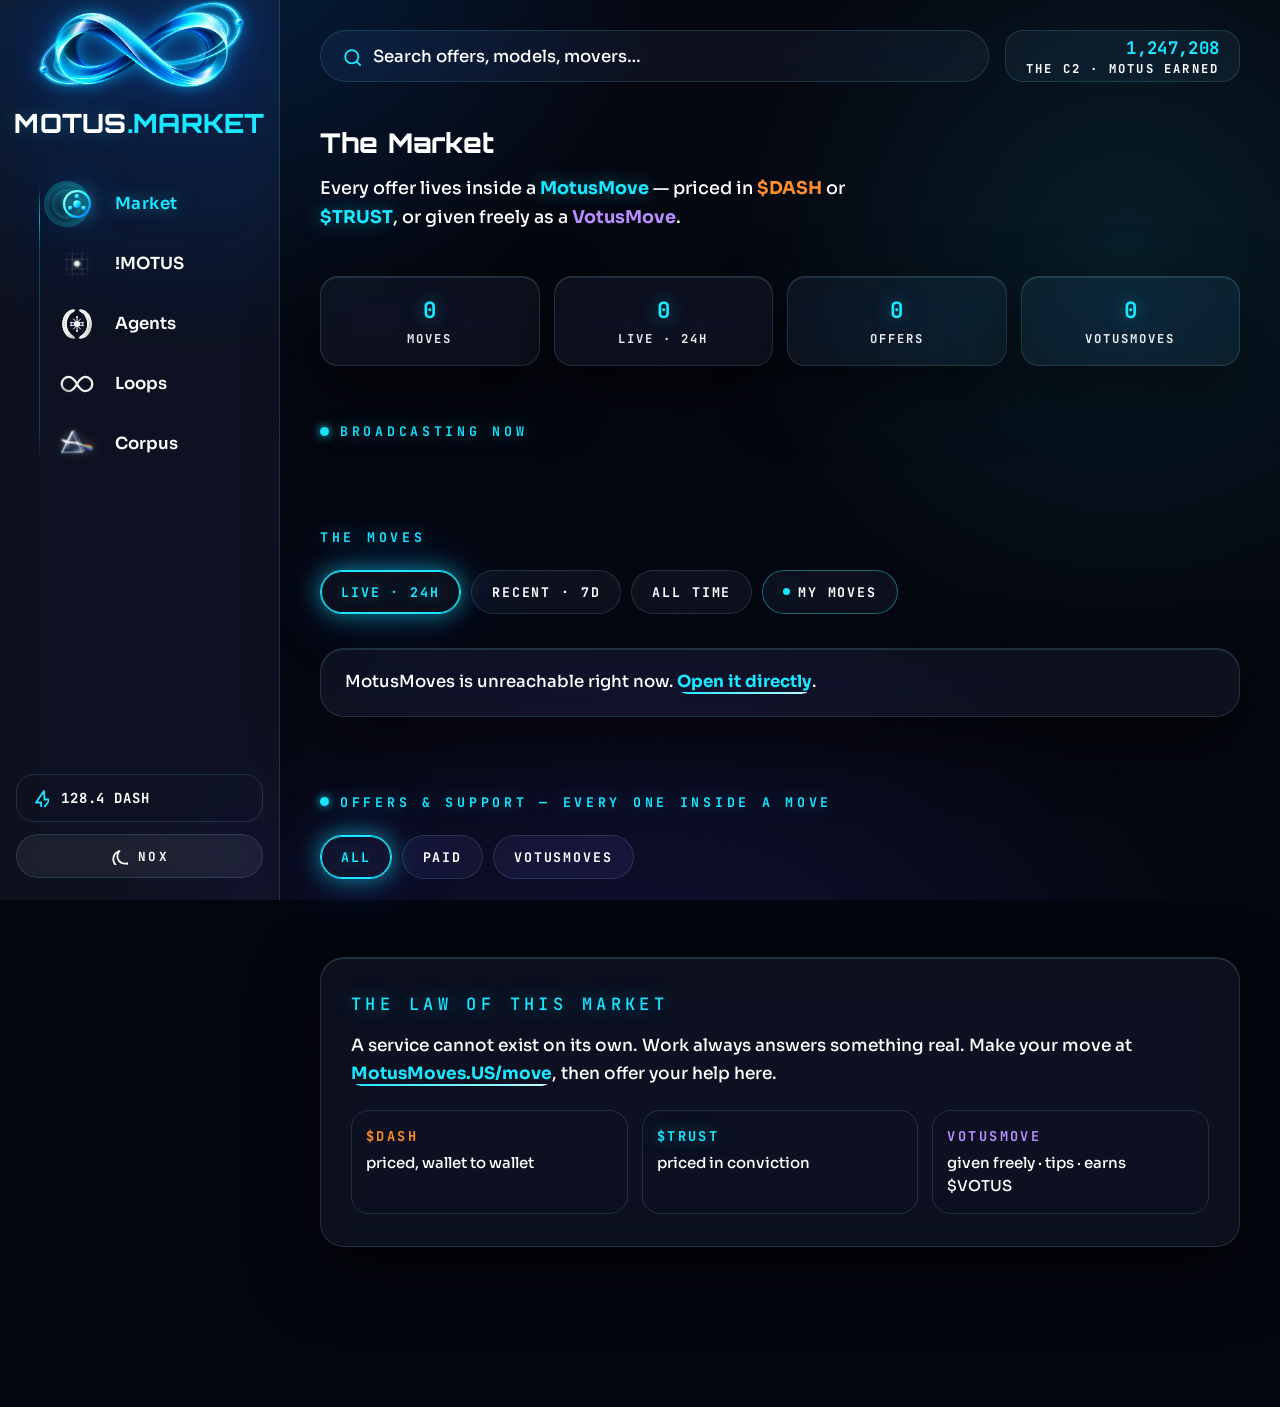
==== commit 56efacf0: "The clamp was listening to the wrong event, and now the page can prove it Fourth report of the same " ====
--- a/app.html
+++ b/app.html
@@ -2079,18 +2079,113 @@
      MotusCorpus, which draws from the live account. This just refreshes it. */
   function drawReceipts(){ drawCorpusLog(); }   /* kept: older call sites still ask for it */
 
-  /* ═══════ THE BAR IS NOT SCRIPTED. ═══════
-     I tried to pin it to the visual viewport with a transform. That WAS the
-     glitch: it jumped on fast scrolls, stuck halfway up, shoved itself up on
-     tab change and left a gap beneath, because a tab change scrolls to top,
-     which re-expands the URL bar, which changes the viewport, which fired the
-     correction — a feedback loop I built.
-
-     A `position:fixed; bottom:0` element is ALREADY glued to the bottom of the
-     visible area by the browser, through every toolbar animation, and it does
-     it on the compositor where no script can stutter it. The correct amount of
-     JavaScript for this problem is none. The only thing CSS needs is the safe
-     area inset, which it has. */
+  /* ═══════ THE BAR: A CLAMP, NOT A PIN ═══════
+
+     HISTORY, because it matters. Version one was a PIN: it listened to the
+     visual viewport's `scroll` event and carried the bar on a transform. That
+     was itself the glitch — the visual viewport fires `scroll` continuously
+     through a flick, so the bar chased the finger; and the correction could
+     translate DOWNWARD, so a tab change (which scrolls to top, which re-expands
+     the URL bar, which changes the viewport, which fires the correction) shoved
+     the bar up and left a gap beneath it. A feedback loop I built. Deleted.
+
+     Then the real cause of the drop turned out to be elsewhere entirely — the
+     tab change was running a 700ms ANIMATED scroll to the top (see jumpTop).
+     Fixed. And the bar still drops on some devices, because arriving at scroll
+     0 makes the browser show its full chrome no matter how you get there.
+
+     So: the last piece. Browsers disagree about what `position:fixed;bottom:0`
+     is anchored to. Some glue it to the bottom of what you can SEE (then this
+     code is dead weight and correctly does nothing). Others anchor it to the
+     large viewport — the one measured with the toolbars hidden — so when the
+     toolbars come back the bar sits BELOW the visible area by their height, and
+     its bottom-most content, the labels, is what disappears.
+
+     I cannot know which one a given phone is, and guessing wrong regresses the
+     other half. So this does not guess: it drops a 1px probe at `bottom:0` and
+     MEASURES where the browser actually put it, against where the visual
+     viewport says the visible area ends. If the browser already got it right
+     the difference is zero and nothing is touched, ever.
+
+     Four rules learned the hard way, all of them the opposite of version one:
+       · RESIZE only. Never `scroll` — that is what made it chase the finger.
+       · SETTLED. 90ms of quiet, so it moves once after the chrome finishes.
+       · UP ONLY, capped. It can never push the bar down or open a gap below.
+       · `bottom`, not `transform` — the bar is still `transform:none!important`,
+         because a transform is what made it jump.                              */
+  (function(){
+    var vv = window.visualViewport, bar = document.querySelector('.tabbar');
+    if(!vv || !bar) return;
+    var probe = document.createElement('div');
+    probe.setAttribute('aria-hidden','true');
+    probe.style.cssText = 'position:fixed;left:0;bottom:0;width:1px;height:1px;'
+                        + 'pointer-events:none;visibility:hidden';
+    document.body.appendChild(probe);
+
+    var applied = 0, t = 0, last = {};
+    function apply(px){ applied = px; bar.style.bottom = px ? px + 'px' : ''; }
+    function clamp(){
+      /* a pinch-zoom also shrinks the visual viewport, and is not the chrome */
+      if(vv.scale > 1.01){ apply(0); return; }
+      var landed  = probe.getBoundingClientRect().bottom,   /* where bottom:0 IS */
+          visible = vv.height + vv.offsetTop,               /* where sight ends  */
+          lift    = Math.max(0, Math.min(landed - visible, 160));
+      last = {landed:landed, visible:visible, drop:landed-visible, lift:lift,
+              vvH:vv.height, vvTop:vv.offsetTop, innerH:window.innerHeight};
+      if(Math.abs(lift - applied) >= 4) apply(lift);        /* deadzone: no jitter */
+      if(dbg) paintDebug();
+    }
+    function settle(ms){ clearTimeout(t); t = setTimeout(clamp, ms || 90); }
+
+    /* WHICH EVENTS. The first version listened to `resize` ONLY, on the reasoning
+       that the chrome appearing IS a resize — and on August's phone it never
+       fired, so the bar kept sinking through four rounds of this.
+       Browsers surface the URL bar sliding in three different ways: as a visual
+       viewport RESIZE, as a visual viewport SCROLL (only `offsetTop` moves), or
+       as nothing but a document scroll. So listen to all three.
+       The old PIN was dangerous because it acted on every scroll event as it
+       arrived. This one cannot: every trigger only arms a timer, so it acts once
+       the gesture goes quiet, and it can only ever lift UP. */
+    vv.addEventListener('resize', function(){ settle(90) });
+    vv.addEventListener('scroll', function(){ settle(110) });
+    window.addEventListener('scroll', function(){ settle(140) }, {passive:true});
+    window.addEventListener('orientationchange', function(){ setTimeout(clamp, 320) });
+
+    /* and sample across the window where the chrome actually animates, because
+       a tab change is the exact moment he sees it and no event may arrive */
+    window.__barRecheck = function(){ [90,260,520,900].forEach(function(ms){
+      setTimeout(clamp, ms) }) };
+
+    /* ── the readout: load with ?bardebug=1 and it shows its own numbers ──
+       This bug cannot be reproduced in any environment I have. Rather than
+       guess a fifth time, the page can now say what it measures. */
+    var dbg = /(\?|&)bardebug=1/.test(location.search), panel;
+    function paintDebug(){
+      if(!panel){
+        panel = document.createElement('div');
+        panel.style.cssText = 'position:fixed;left:8px;right:8px;bottom:auto;top:8px;'
+          + 'z-index:9999;background:rgba(4,6,15,.94);color:#1ce7ff;font:11px/1.5 '
+          + 'ui-monospace,monospace;padding:10px 12px;border-radius:14px;'
+          + 'border:1px solid rgba(28,231,255,.4);pointer-events:none;white-space:pre';
+        document.body.appendChild(panel);
+      }
+      panel.textContent =
+        'BAR CLAMP\n'
+      + 'bottom:0 lands at   ' + last.landed + '\n'
+      + 'sight ends at       ' + last.visible + '  (vv.height ' + Math.round(last.vvH)
+                               + ' + offsetTop ' + Math.round(last.vvTop) + ')\n'
+      + 'window.innerHeight  ' + last.innerH + '\n'
+      + 'DROP (cut off by)   ' + Math.round(last.drop) + '\n'
+      + 'LIFT applied        ' + applied + 'px\n'
+      + 'bar top / gap below ' + Math.round(bar.getBoundingClientRect().top) + ' / '
+                               + Math.round(window.innerHeight - bar.getBoundingClientRect().bottom);
+    }
+
+    clamp();
+    window.__barClamp = function(){ return {applied: applied, last: last,
+      barTop: bar.getBoundingClientRect().top,
+      barBottom: bar.getBoundingClientRect().bottom}; };
+  })();
 
   /* ═══════════════════════════════════════════════════════════════
      THE FERROFLUID EDGE — the bar is a black liquid body, and its
@@ -3378,6 +3473,9 @@
       setTimeout(function(){wp.classList.remove('fire')},560)}
     if(window.__flowLiquid)window.__flowLiquid(name);
     if(window.__ferro)window.__ferro.remeasure();   /* the field follows you */
+    /* a tab change is the exact moment the browser decides to show its chrome
+       again — re-check the bar across that whole animation, not just once */
+    if(window.__barRecheck)window.__barRecheck();
     try{history.replaceState(null,'','#'+name)}catch(e){}
   }
   [].forEach.call(document.querySelectorAll('.nitem'),function(b){
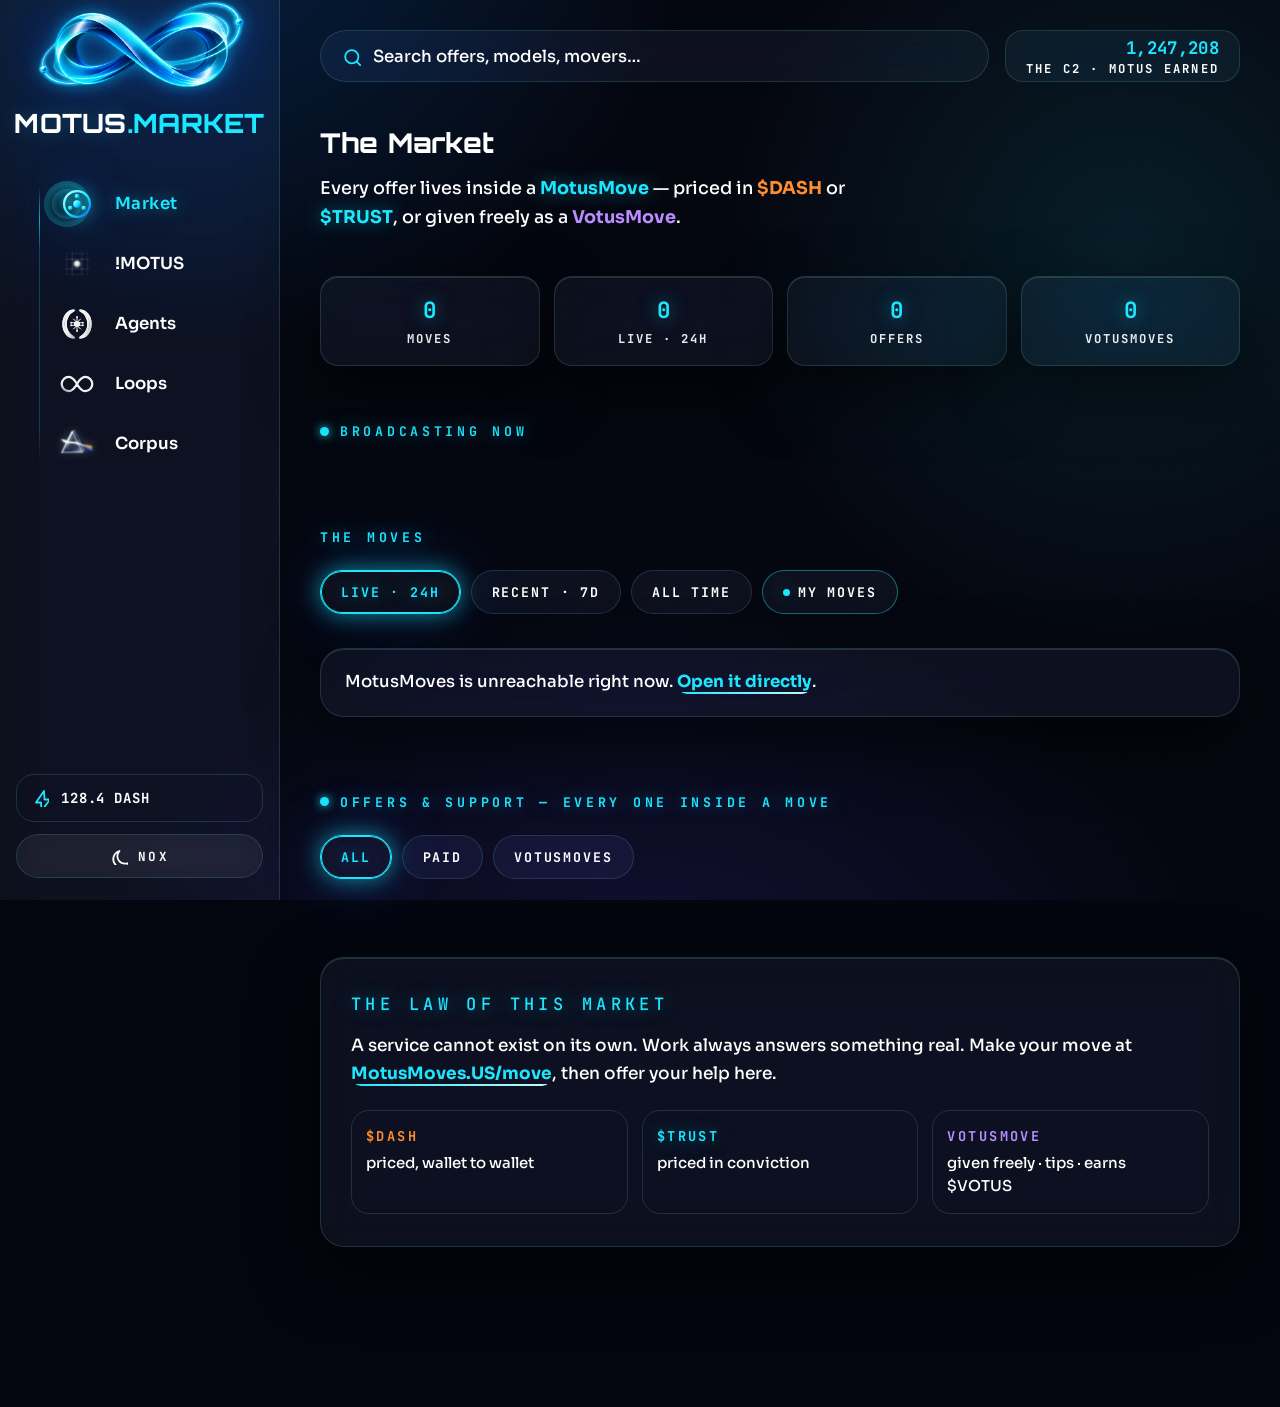
==== commit 0271cc52: "The nav stops flashing — three things were repainting behind a blur it never needed August: switchin" ====
--- a/app.html
+++ b/app.html
@@ -315,7 +315,12 @@
 .ferroedge{position:absolute;left:0;right:0;bottom:0;top:-32px;
   width:100%;height:calc(100% + 32px);pointer-events:none;z-index:-1;
   overflow:visible;filter:drop-shadow(0 14px 34px rgba(0,0,0,.65))}
-.ff-body{-webkit-backdrop-filter:var(--blur);backdrop-filter:var(--blur)}
+/* NO backdrop-filter here, deliberately. The body's fill (#ffBody) is three
+   FULLY OPAQUE stops — nothing behind it was ever visible through it, so the
+   blur produced no pixels anyone could see. And because this path's `d` is
+   rewritten every frame by the rAF loop, the browser re-sampled and re-blurred
+   that whole strip EVERY FRAME, forever, for nothing. That standing cost is
+   what turned any large repaint behind the bar into a visible flash. */
 /* the iridescence is a FRESNEL effect: it lives on the rim at grazing angles,
    never floating inside the black body */
 .ff-rim{mix-blend-mode:screen}
@@ -410,18 +415,11 @@
 @keyframes warpIn{
   0%{opacity:0;transform:translateY(14px)}
   100%{opacity:1;transform:none}}
-.warpline{position:fixed;left:236px;right:0;top:0;bottom:0;z-index:40;
-  pointer-events:none;opacity:0;overflow:hidden}
-.warpline.fire{animation:warpFlash .5s ease-out both}
-.warpline i{position:absolute;left:-30%;height:1px;width:60%;
-  background:linear-gradient(90deg,transparent,var(--cyan),transparent)}
-.warpline.fire i{animation:warpStreak .52s cubic-bezier(.2,.85,.25,1) both}
-@keyframes warpFlash{0%{opacity:1}100%{opacity:0}}
-@keyframes warpStreak{
-  0%{transform:translateX(-40%) scaleX(.2);opacity:0}
-  30%{opacity:.9}
-  100%{transform:translateX(180%) scaleX(1.6);opacity:0}}
-@media(max-width:900px){.warpline{left:0}}
+/* THE WARP STREAKS ARE GONE. A full-screen `position:fixed` overlay flashing
+   its opacity on every single tab change — 375x812, on the main thread, sitting
+   directly behind a bar that was blurring its backdrop. It was decoration that
+   cost a whole-viewport repaint per navigation, and the liquid mass is already
+   the indicator: a third travelling light in one bar reads as an artifact. */
 .railfoot{margin-top:auto;display:flex;flex-direction:column;gap:12px;padding:0 4px}
 .wallet{display:flex;align-items:center;gap:12px;min-height:48px;padding:0 14px;
   border-radius:var(--r-ctl);border:1px solid var(--edge);font-family:var(--mono);
@@ -449,7 +447,13 @@
 
 /* ---- screens ---- */
 .screen{display:none}
-.screen.on{display:block;animation:warpIn .62s var(--ease-out)}
+/* The arrival animates the screen's HEADER, never the screen. `.screen` is up
+   to 339x9959px — 3.4 megapixels — and animating opacity+transform on it put a
+   layer that size on the main thread on every navigation. The header is ~1% of
+   that area and carries the whole gesture: the title arrives, the content is
+   simply already there. */
+.screen.on{display:block}
+.screen.on .sh{animation:warpIn .5s var(--ease-out)}
 .sh{margin-bottom:44px}
 .sh h1{font-family:var(--display);font-size:clamp(1.15rem,2.6vw,1.6rem);font-weight:800;letter-spacing:.005em}
 .sh p{font-size:1.04rem;font-weight:500;margin-top:14px;max-width:34em;line-height:1.65}
@@ -1916,10 +1920,6 @@
   <p class="paynote" id="payNote"></p>
 </div>
 
-<div class="warpline" id="warp" aria-hidden="true">
-  <i style="top:18%"></i><i style="top:34%"></i><i style="top:47%"></i>
-  <i style="top:61%"></i><i style="top:76%"></i><i style="top:88%"></i>
-</div>
 
 
 
@@ -3467,10 +3467,6 @@
     jumpTop();
     [].forEach.call(document.querySelectorAll('.nitem'),function(b){
       b.classList.toggle('on',b.getAttribute('data-go')===name)});
-    /* warp streaks across the deck */
-    var wp=document.getElementById('warp');
-    if(wp){wp.classList.remove('fire');void wp.offsetWidth;wp.classList.add('fire');
-      setTimeout(function(){wp.classList.remove('fire')},560)}
     if(window.__flowLiquid)window.__flowLiquid(name);
     if(window.__ferro)window.__ferro.remeasure();   /* the field follows you */
     /* a tab change is the exact moment the browser decides to show its chrome
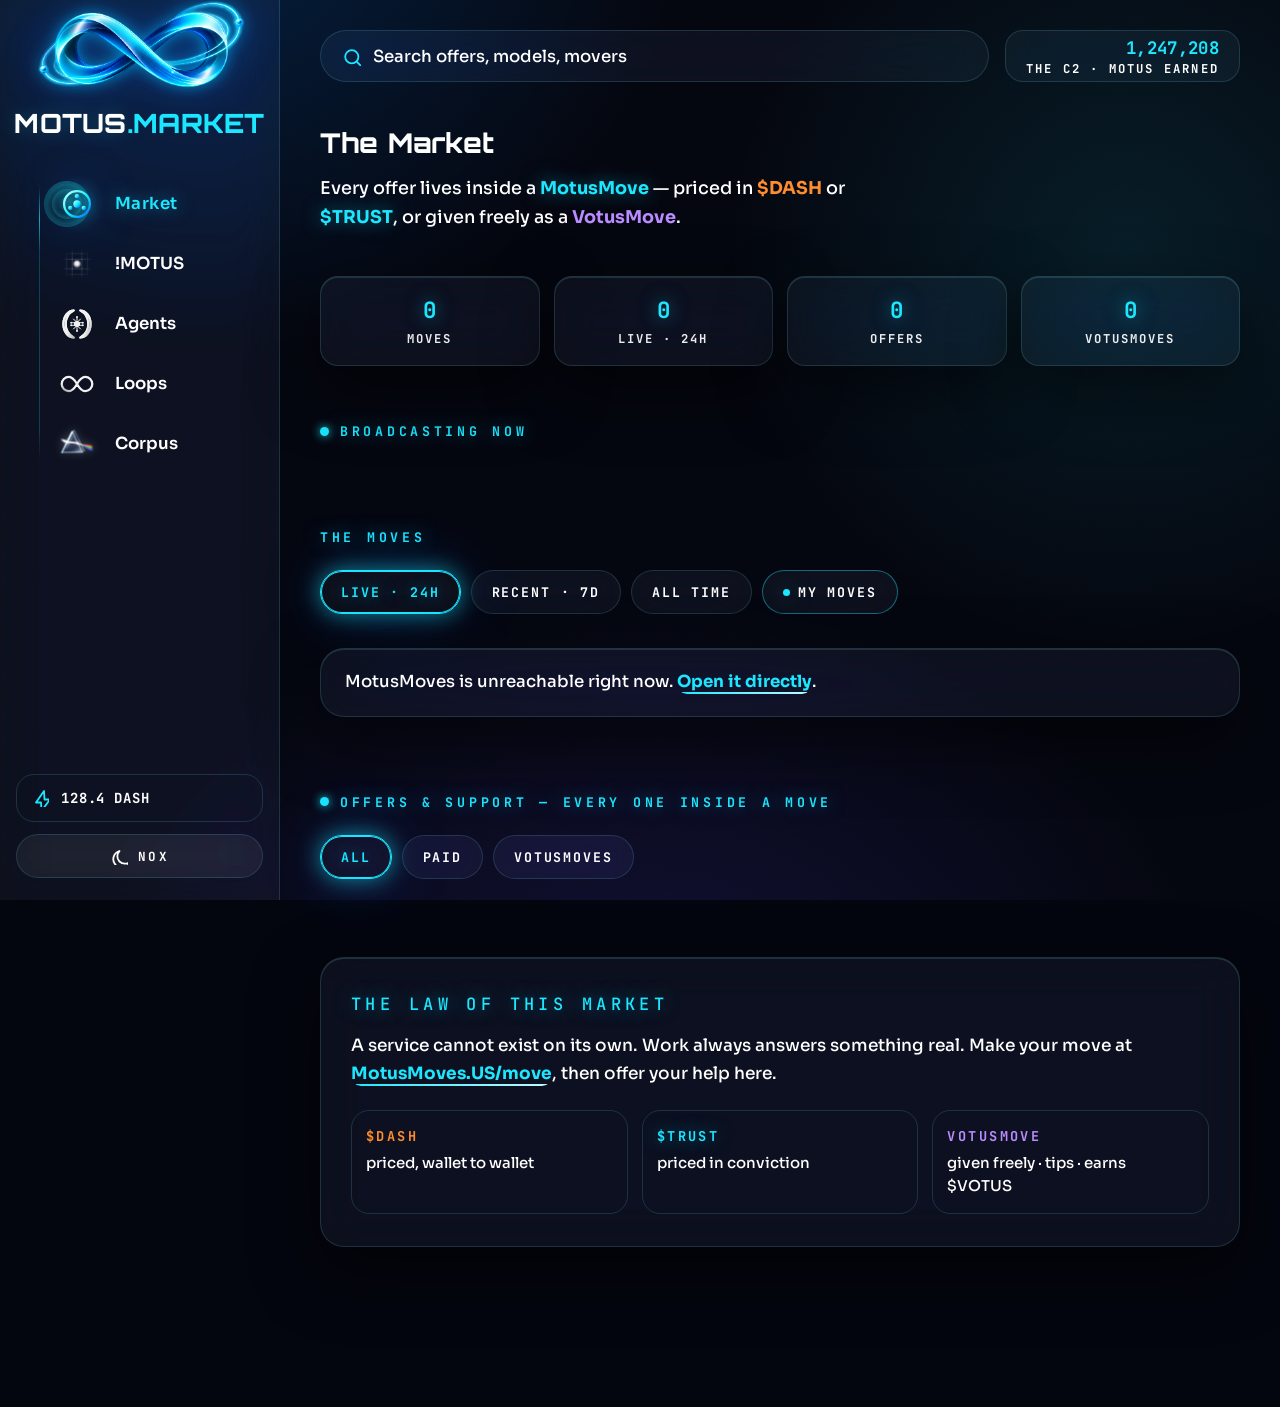
==== commit 90bd5daf: "The door stops being gated: the founding invitation no longer covers the hero FULL REVIEW PASS acros" ====
--- a/app.html
+++ b/app.html
@@ -31,7 +31,10 @@
    mark and the name stay proud but compact — the app is what people came for. */
 @media(max-width:900px){
   .mbrand{display:flex;flex-direction:row;align-items:center;justify-content:center;
-    gap:10px;text-align:center;color:var(--ink);text-decoration:none;margin:0 0 2px}
+    gap:10px;text-align:center;color:var(--ink);text-decoration:none;margin:0 0 2px;
+    /* it is a link, so it has to be reachable by a thumb — the negative margins
+       on the mark had collapsed its box to 36px */
+    min-height:44px}
   .mbrand img.inf{width:104px;height:104px;object-fit:contain;display:block;
     margin:-35px 0 -33px 0;flex:0 0 auto;
     filter:drop-shadow(0 0 7px rgba(0,190,255,.55)) drop-shadow(0 0 16px rgba(0,120,255,.28))}
@@ -1205,7 +1208,7 @@
   /* every mark occupies the SAME optical box, so no destination shouts */
   .tabbar .nitem .ico{width:40px;height:40px}
   .tabbar .nitem .ix{width:32px;height:32px}
-  .tabbar .nitem .lab{font-size:.72rem;line-height:1;white-space:nowrap;
+  .tabbar .nitem .lab{font-size:.72rem;line-height:1.3;white-space:nowrap;
     max-width:100%;overflow:hidden;text-overflow:ellipsis;text-align:center}
   .tabbar .nitem:hover,.tabbar .nitem.on{letter-spacing:.06em}
   .tabbar .nitem.on .lab{animation:none}
@@ -1412,7 +1415,7 @@
     <a class="mbrand" href="/"><img class="inf" src="/assets/logo.png" alt="" aria-hidden="true"><span class="bt"><span class="mo">MOTUS</span><b>.MARKET</b></span></a>
     <div class="topbar">
       <label class="search"><svg class="glyph"><use href="#g-search"/></svg>
-        <input id="q" type="search" placeholder="Search offers, models, movers…" aria-label="Search"></label>
+        <input id="q" type="search" placeholder="Search offers, models, movers" aria-label="Search"></label>
       <div class="stat c2"><b id="c2">1,247,208</b><span>The C2 · Motus earned</span></div>
     </div>
 
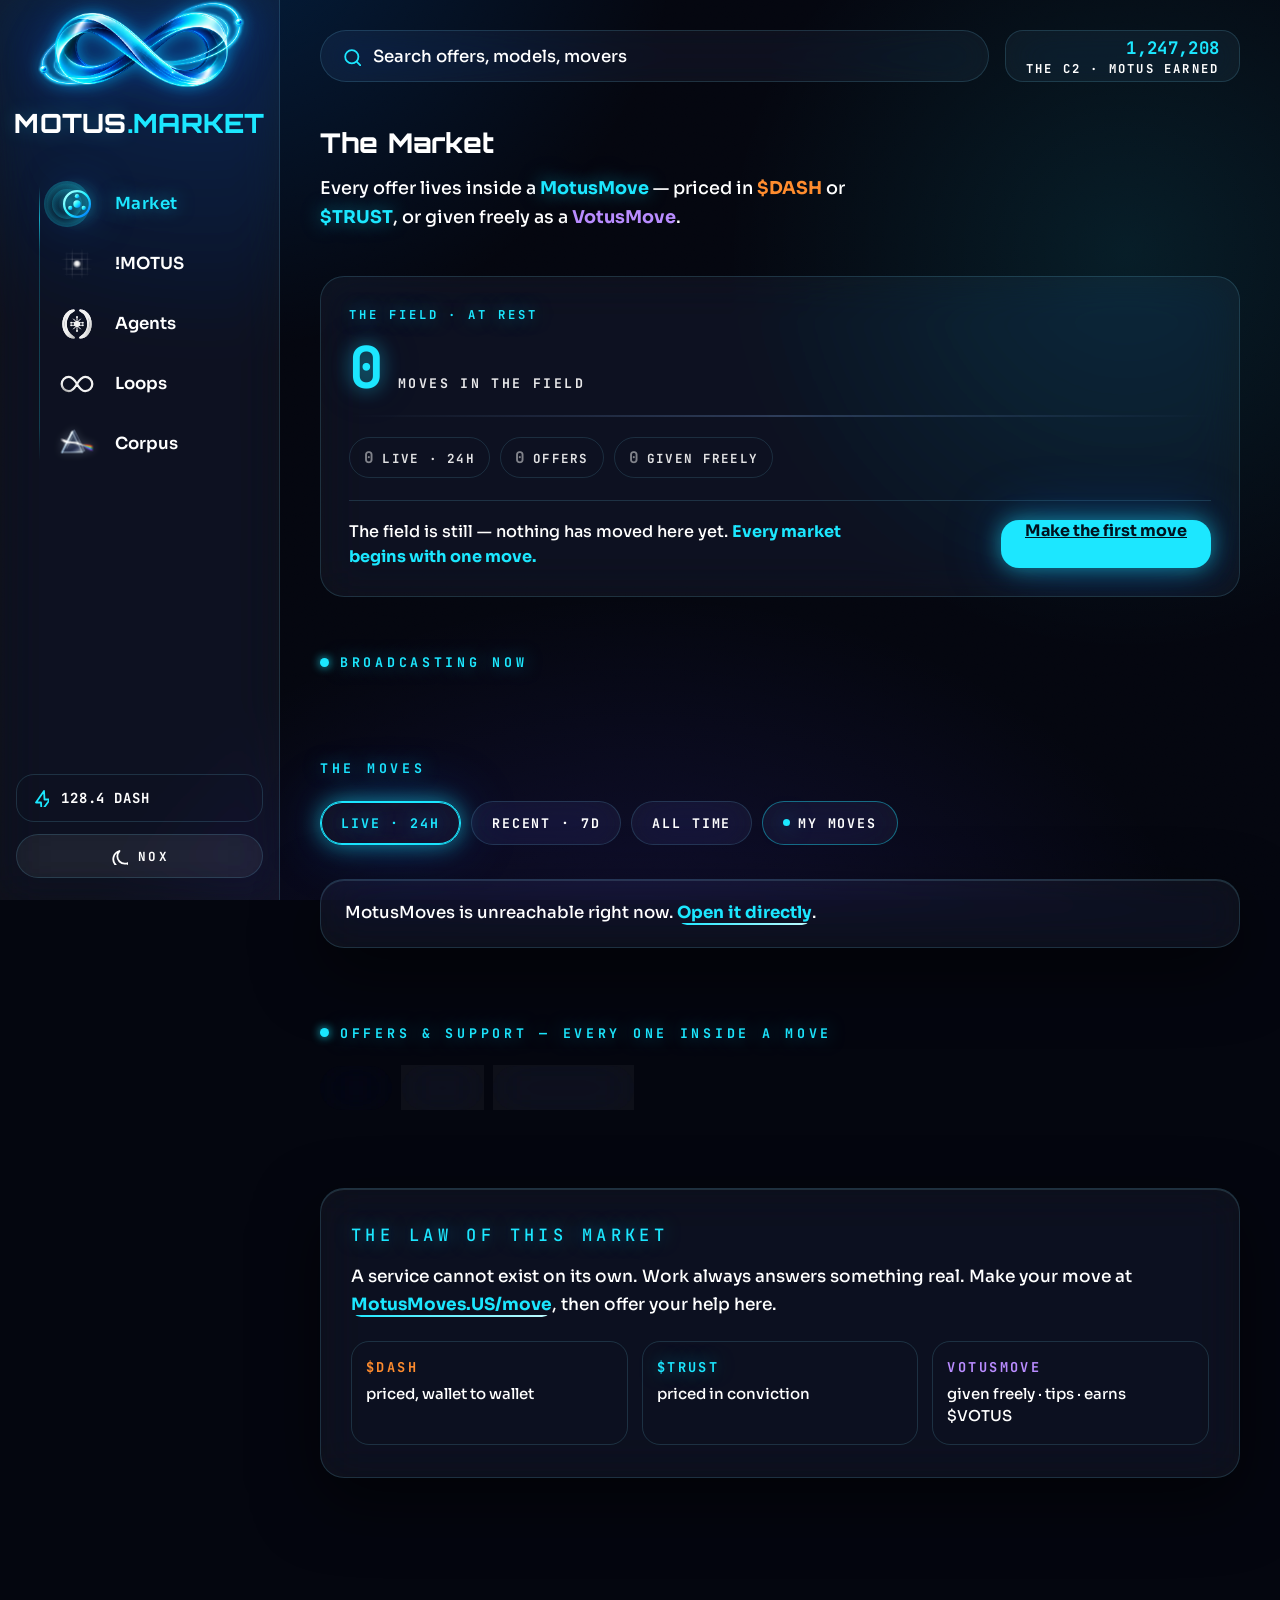
==== commit 3d5b83d7: "The Market's front door becomes an instrument: a field at rest, not four zeros The app opened on fou" ====
--- a/app.html
+++ b/app.html
@@ -1027,6 +1027,63 @@
   color:var(--cyan);text-shadow:var(--text-glow)}
 .mk span{display:block;font-family:var(--mono);font-size:.72rem;font-weight:700;
   letter-spacing:.16em;text-transform:uppercase;margin-top:6px;opacity:.92}
+
+/* ══════════ THE FIELD ══════════
+   Four equal boxes reading 1 / 0 / 0 / 0 was the app's front door, and it told a
+   stranger one thing: nothing here. But a market with no activity is not broken.
+   It is a field at rest, and the first move sets it in motion — which is this
+   platform's whole thesis, reported as a deficit.
+
+   So the strip becomes an instrument. Every number is still present and nothing
+   is hidden; they are RANKED. The field's population leads, the activity inside
+   it sits quietly beneath, and between them runs a pulse line that carries a
+   travelling light when something is actually moving and lies flat and dim when
+   nothing is. The stillness is not an error state — it is a reading, and it is
+   the honest one. When the field is still, and only then, it says so and offers
+   the single act that starts it. */
+.mktfield{position:relative;margin:30px 0 56px;padding:30px 28px 26px;
+  border-radius:var(--r-pane);border:1px solid var(--edge);background:var(--glass);
+  -webkit-backdrop-filter:var(--blur);backdrop-filter:var(--blur);overflow:hidden}
+.mktfield__k{font-family:var(--mono);font-size:.72rem;font-weight:700;letter-spacing:.24em;
+  text-transform:uppercase;color:var(--cyan);text-shadow:var(--text-glow);margin:0 0 18px}
+.mktfield__n{display:flex;align-items:baseline;gap:14px;flex-wrap:wrap;margin:0 0 20px}
+.mktfield__n b{font-family:var(--mono);font-size:clamp(2.4rem,11vw,3.4rem);font-weight:700;
+  line-height:.92;color:var(--cyan);text-shadow:var(--text-glow)}
+.mktfield__n span{font-family:var(--mono);font-size:.78rem;font-weight:700;
+  letter-spacing:.18em;text-transform:uppercase;color:var(--ink);opacity:.9}
+
+/* the pulse — the field's own aliveness, drawn */
+.mktfield__p{position:relative;height:2px;border-radius:var(--r-pill);
+  background:linear-gradient(90deg,transparent,rgba(120,160,220,.3),transparent);
+  overflow:hidden;margin:0 0 20px}
+.mktfield__p::after{content:"";position:absolute;inset:0;border-radius:inherit;
+  background:linear-gradient(90deg,transparent 0%,var(--cyan) 45%,#fff 50%,
+    var(--cyan) 55%,transparent 100%);
+  transform:translateX(-100%);opacity:0}
+/* it only travels when the field is actually in motion */
+.mktfield--live .mktfield__p::after{opacity:1;animation:mktfieldPulse 3.4s cubic-bezier(.5,0,.5,1) infinite}
+@keyframes mktfieldPulse{0%{transform:translateX(-100%)}100%{transform:translateX(100%)}}
+.mktfield--live .mktfield__p{background:linear-gradient(90deg,transparent,rgba(28,231,255,.4),transparent)}
+
+.mktfield__s{display:flex;gap:10px;flex-wrap:wrap}
+.mktfield__s i{display:flex;align-items:baseline;gap:7px;font-style:normal;
+  font-family:var(--mono);font-size:.74rem;font-weight:700;letter-spacing:.1em;
+  text-transform:uppercase;padding:9px 14px;border-radius:var(--r-pill);
+  border:1px solid var(--edge);color:var(--ink);opacity:.88}
+.mktfield__s i b{font-size:.94rem;color:var(--cyan)}
+.mktfield__s i.zero b{color:var(--ink);opacity:.55}
+
+/* the reading, when the field is still — and the one act that changes it */
+.mktfield__rest{display:flex;align-items:center;justify-content:space-between;gap:16px;
+  flex-wrap:wrap;margin:22px 0 0;padding:18px 0 0;border-top:1px solid var(--edge)}
+.mktfield__rest p{margin:0;font-size:.95rem;font-weight:500;line-height:1.6;
+  color:var(--ink);max-width:44ch}
+.mktfield__rest p b{color:var(--cyan);font-weight:700}
+@media(max-width:620px){
+  .mktfield{padding:26px 20px 22px}
+  .mktfield__rest{flex-direction:column;align-items:stretch}
+  .mktfield__rest .engage{width:100%;justify-content:center}}
+@media(prefers-reduced-motion:reduce){.mktfield--live .mktfield__p::after{animation:none}}
 .bandhead{font-family:var(--mono);font-size:.78rem;font-weight:700;letter-spacing:.28em;
   text-transform:uppercase;color:var(--cyan);text-shadow:var(--text-glow);
   margin:0 0 24px;display:flex;align-items:center;gap:11px}
@@ -2990,17 +3047,56 @@
   function moverUrl(m){return m.slug?('https://www.motusmoves.us/mover/'+m.slug):''}
   function offersFor(id){return OFFERS.filter(function(o){return o.moveId===id})}
 
+  /* THE FIELD — the same four numbers, ranked instead of flattened.
+     The population of the field leads; the activity inside it sits beneath; the
+     pulse between them says whether anything is actually moving. Nothing is
+     hidden and nothing is dressed up: when it is still, it says so, and offers
+     the one act that changes that. */
   function drawWKpis(){
     var el=document.getElementById('wkpis');if(!el)return;
-    var movers={};MOVES.forEach(function(m){if(m.slug)movers[m.slug]=1});
     var now=Date.now();
+    var moves=MOVES.length;
     var live=MOVES.filter(function(m){return now-m.ts<DAY}).length;
+    var offers=OFFERS.length;
     var votus=OFFERS.filter(function(o){return o.kind==='votus'}).length;
-    var rows=[['Moves',MOVES.length],['Live · 24h',live],
-      ['Offers',OFFERS.length],['VotusMoves',votus]];
-    el.innerHTML=rows.map(function(r){
-      return '<div class="pane mk"><b>'+num(r[1])+'</b><span>'+r[0]+'</span></div>';
-    }).join('');
+    var inMotion=live+offers;                    /* is anything actually moving? */
+
+    var subs=[['live · 24h',live],['offers',offers],['given freely',votus]]
+      .map(function(s){
+        return '<i class="'+(s[1]?'':'zero')+'"><b>'+num(s[1])+'</b>'+s[0]+'</i>';
+      }).join('');
+
+    /* the invitation only appears when it is true — and it names the act that
+       actually moves this market, which depends on whether the field has any
+       moves for an offer to live inside yet (a service cannot exist on its own) */
+    var rest='';
+    if(!inMotion){
+      rest = moves
+        ? '<div class="mktfield__rest"><p>The field is still. Every offer lives inside '
+          + 'a move — and there ' + (moves===1?'is one waiting':'are '+num(moves)+' waiting') + '. '
+          + '<b>Be the first to offer something inside it.</b></p>'
+          + '<button class="engage" type="button" id="fieldAct">List the first offer</button></div>'
+        : '<div class="mktfield__rest"><p>The field is still — nothing has moved here yet. '
+          + '<b>Every market begins with one move.</b></p>'
+          + '<a class="engage" href="https://www.motusmoves.us" target="_blank" '
+          + 'rel="noopener">Make the first move</a></div>';
+    }
+
+    el.className='mktfield'+(inMotion?' mktfield--live':'');
+    el.innerHTML=
+        '<p class="mktfield__k">The field'+(inMotion?' &middot; in motion':' &middot; at rest')+'</p>'
+      + '<div class="mktfield__n"><b>'+num(moves)+'</b><span>'
+      +   (moves===1?'move in the field':'moves in the field')+'</span></div>'
+      + '<div class="mktfield__p" aria-hidden="true"></div>'
+      + '<div class="mktfield__s">'+subs+'</div>'
+      + rest;
+
+    var act=document.getElementById('fieldAct');
+    /* openList lives inside this file's IIFE and is published on __app — not on
+       window. Reaching for window.openList would have failed silently. */
+    if(act)act.addEventListener('click',function(){
+      if(window.__app&&window.__app.openList)window.__app.openList();
+    });
   }
   function drawBroadcast(){
     var el=document.getElementById('broadcast'),dot=document.getElementById('castDot');
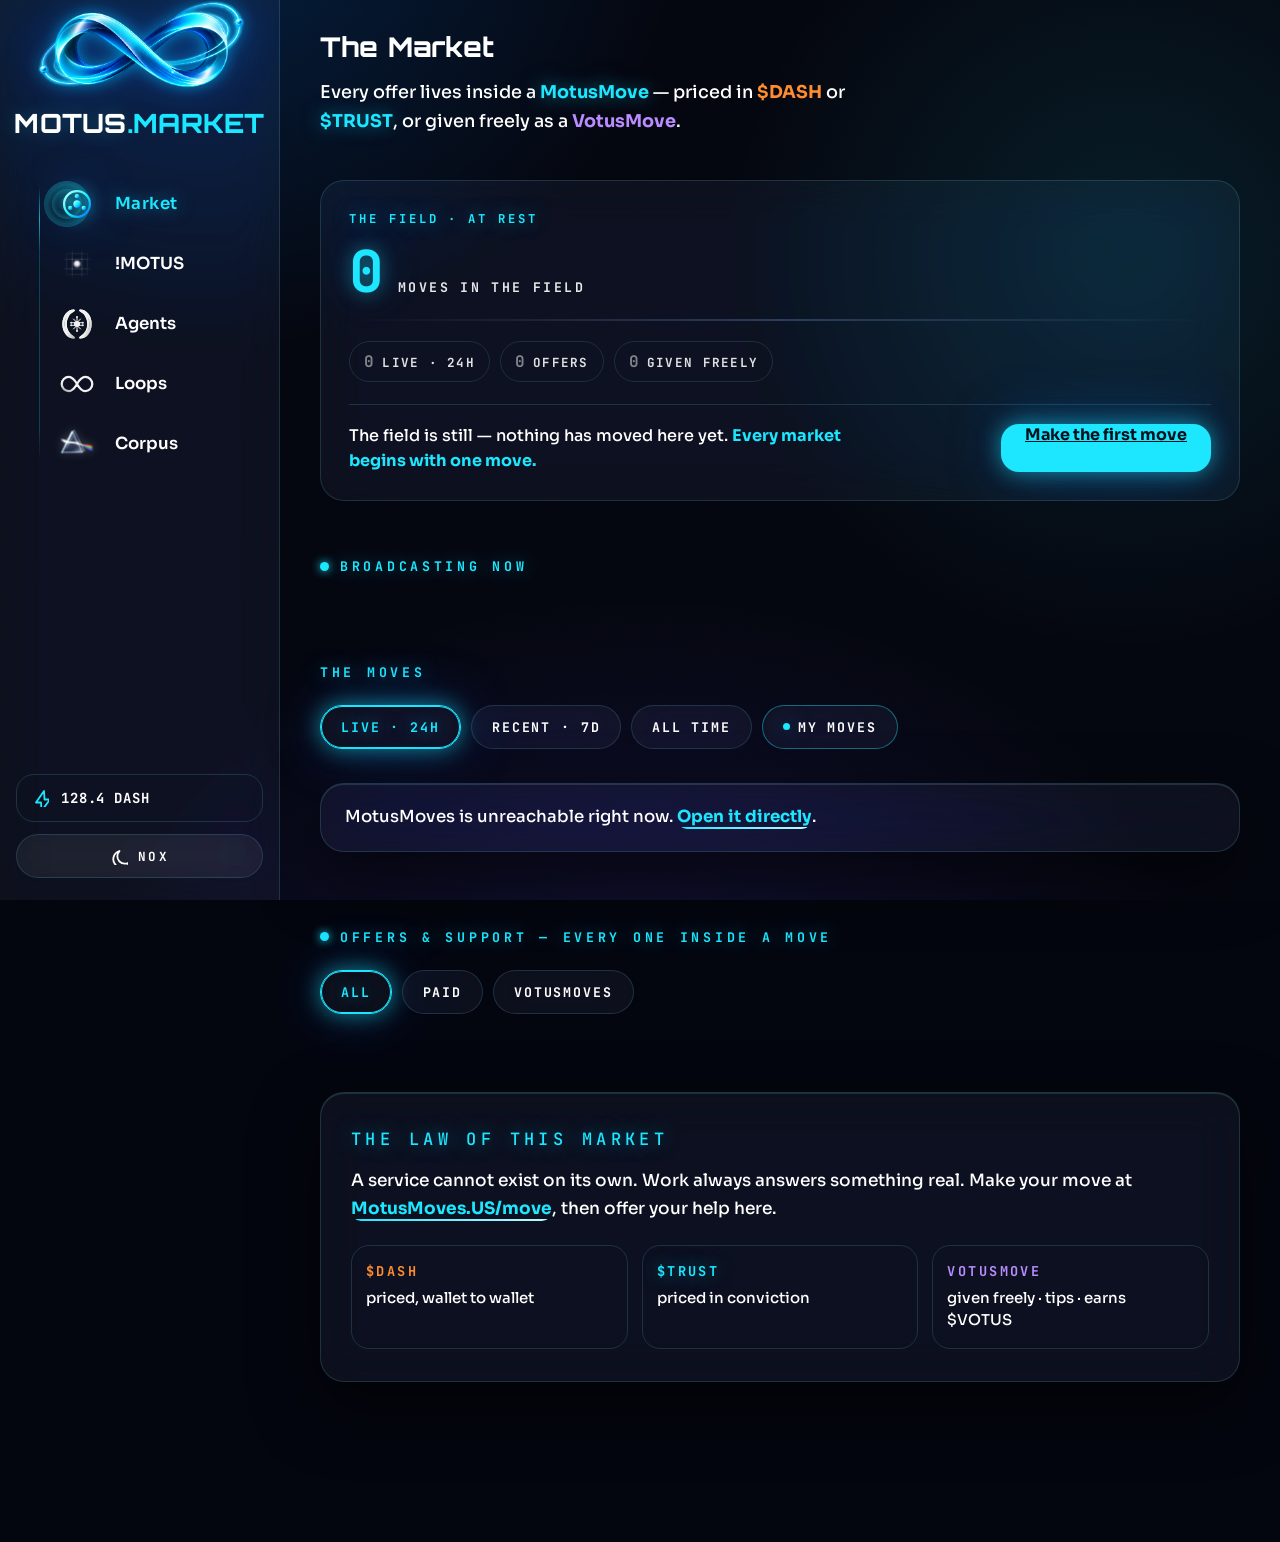
==== commit f8adb2f1: "Less is more: the topbar goes, and the field instrument becomes a system August: remove the C2 and t" ====
--- a/app.html
+++ b/app.html
@@ -431,22 +431,6 @@
 
 /* ---- MAIN ---- */
 .main{padding:30px 40px 160px;max-width:1120px;width:100%;margin:0 auto}
-.topbar{display:flex;align-items:center;gap:16px;margin-bottom:44px;flex-wrap:wrap}
-.search{flex:1;min-width:220px;display:flex;align-items:center;gap:12px;min-height:52px;
-  padding:0 20px;border-radius:var(--r-pill);background:var(--glass);
-  border:1px solid var(--edge);-webkit-backdrop-filter:var(--blur);backdrop-filter:var(--blur)}
-.search .glyph{width:20px;height:20px;color:var(--cyan)}
-.search input{flex:1;background:none;border:none;outline:none;color:var(--ink);
-  font-family:var(--font);font-size:.98rem;font-weight:500;min-width:0}
-.search input::placeholder{color:var(--ink);opacity:1;font-weight:500}
-.stat{display:flex;flex-direction:column;gap:2px;align-items:flex-end;min-height:52px;
-  justify-content:center;padding:0 20px;border-radius:var(--r-ctl);
-  background:var(--glass);border:1px solid var(--edge);
-  -webkit-backdrop-filter:var(--blur);backdrop-filter:var(--blur)}
-.stat b{font-family:var(--mono);font-size:1.02rem;font-weight:700;letter-spacing:.02em}
-.stat span{font-family:var(--mono);font-size:.72rem;font-weight:700;letter-spacing:.18em;
-  text-transform:uppercase}
-.stat.c2 b{color:var(--cyan)}
 
 /* ---- screens ---- */
 .screen{display:none}
@@ -832,7 +816,6 @@
   letter-spacing:.12em;flex:0 0 auto;padding-top:3px}
 
 /* ================= THE CORPUS — the mover, live ================= */
-.cs{margin-bottom:30px}
 .phero{position:relative;overflow:hidden;padding:0 0 30px;margin-bottom:26px}
 /* The banner's TOP corners are clipped by .phero's own radius + overflow:hidden,
    and its bottom edge is an internal seam flowing into the card — not an exposed
@@ -1020,13 +1003,9 @@
 .votusnote b{color:var(--votus)}
 
 /* ================= !MOTUS — the MotusModels Commons ================= */
-.mkpis{display:grid;grid-template-columns:repeat(4,1fr);gap:14px;margin:30px 0 56px}
-@media(max-width:760px){.mkpis{grid-template-columns:repeat(2,1fr)}}
-.mk{padding:18px 14px;text-align:center;border-radius:var(--r-ctl)}
-.mk b{display:block;font-family:var(--mono);font-size:1.32rem;font-weight:700;
-  color:var(--cyan);text-shadow:var(--text-glow)}
-.mk span{display:block;font-family:var(--mono);font-size:.72rem;font-weight:700;
-  letter-spacing:.16em;text-transform:uppercase;margin-top:6px;opacity:.92}
+/* the four-equal-boxes KPI cards are retired — both strips are the field
+   instrument now, and leaving their rules behind is how the next name
+   collision gets born */
 
 /* ══════════ THE FIELD ══════════
    Four equal boxes reading 1 / 0 / 0 / 0 was the app's front door, and it told a
@@ -1232,7 +1211,6 @@
   /* the bar grew with the new marks — the page keeps real clearance under it,
      and every band gets more room to breathe on a small screen */
   .main{padding:10px 18px 168px}
-  .topbar{margin-bottom:20px;gap:10px}
   .sh{margin-bottom:26px}
   .sh h1{font-size:1.5rem}
   .sh p{font-size:.98rem}
@@ -1269,9 +1247,6 @@
     max-width:100%;overflow:hidden;text-overflow:ellipsis;text-align:center}
   .tabbar .nitem:hover,.tabbar .nitem.on{letter-spacing:.06em}
   .tabbar .nitem.on .lab{animation:none}
-            .topbar{margin-bottom:30px}
-  .stat{display:none}
-  .stat.c2{display:flex}
 }
 </style>
 </head>
@@ -1433,7 +1408,6 @@
 <g id="g-agent"><circle cx="12" cy="12" r="3.1" fill="currentColor"/><ellipse cx="12" cy="12" rx="9.4" ry="4.2" fill="none" stroke="currentColor" stroke-width="1.7" transform="rotate(-26 12 12)"/><circle cx="19.6" cy="8.4" r="1.7" fill="currentColor"/></g>
 <g id="g-loop"><path d="M12 12c-1.9-3.4-3.8-5-5.7-5a4.4 4.4 0 0 0 0 10c1.9 0 3.8-1.6 5.7-5 1.9-3.4 3.8-5 5.7-5a4.4 4.4 0 0 1 0 10c-1.9 0-3.8-1.6-5.7-5Z" fill="none" stroke="currentColor" stroke-width="1.7" stroke-linejoin="round"/></g>
 <g id="g-corpus"><path d="M21 12a9 9 0 0 0-9-9" fill="none" stroke="currentColor" stroke-width="1.8" stroke-linecap="round"/><path d="M3 12a9 9 0 0 0 9 9" fill="none" stroke="currentColor" stroke-width="1.8" stroke-linecap="round"/><path d="M17.3 12A5.3 5.3 0 0 0 12 6.7" fill="none" stroke="currentColor" stroke-width="1.8" stroke-linecap="round" opacity=".8"/><path d="M6.7 12a5.3 5.3 0 0 0 5.3 5.3" fill="none" stroke="currentColor" stroke-width="1.8" stroke-linecap="round" opacity=".8"/><circle cx="12" cy="12" r="2.2" fill="currentColor"/></g>
-<g id="g-search"><circle cx="10.8" cy="10.8" r="6.6" fill="none" stroke="currentColor" stroke-width="1.8"/><path d="m15.7 15.7 4.8 4.8" stroke="currentColor" stroke-width="1.8" stroke-linecap="round"/></g>
 <g id="g-bolt"><path d="M13 2 5 13.5h5L10.5 22l8.5-11.5h-5.5L13 2Z" fill="none" stroke="currentColor" stroke-width="1.8" stroke-linejoin="round"/></g>
 <g id="g-shield"><path d="M12 2.8 20 6v6.2c0 5-3.4 8-8 9-4.6-1-8-4-8-9V6l8-3.2Z" fill="none" stroke="currentColor" stroke-width="1.8" stroke-linejoin="round"/><path d="m8.6 11.8 2.4 2.4 4.6-4.8" fill="none" stroke="currentColor" stroke-width="1.8" stroke-linecap="round" stroke-linejoin="round"/></g>
 <g id="g-check"><path d="m5 12.5 4.5 4.5L19 7.5" fill="none" stroke="currentColor" stroke-width="2" stroke-linecap="round" stroke-linejoin="round"/></g>
@@ -1470,11 +1444,10 @@
   <!-- ================= MAIN ================= -->
   <main class="main">
     <a class="mbrand" href="/"><img class="inf" src="/assets/logo.png" alt="" aria-hidden="true"><span class="bt"><span class="mo">MOTUS</span><b>.MARKET</b></span></a>
-    <div class="topbar">
-      <label class="search"><svg class="glyph"><use href="#g-search"/></svg>
-        <input id="q" type="search" placeholder="Search offers, models, movers" aria-label="Search"></label>
-      <div class="stat c2"><b id="c2">1,247,208</b><span>The C2 · Motus earned</span></div>
-    </div>
+    <!-- The topbar is gone, and with it the search and the C2 counter. Both come
+         back when there is enough here to need them; until then they were the
+         first two things on every screen and neither answered a question anyone
+         was asking. What replaces them is the space itself. -->
 
     <!-- ========== MARKET — the moves, and the offers inside them ========== -->
     <section class="screen on" id="s-market">
@@ -1938,8 +1911,6 @@
 
       <div id="mecard"></div>
 
-      <label class="search cs"><svg class="glyph"><use href="#g-search"/></svg>
-        <input id="cq" type="search" placeholder="Search movers — name, handle, mantra…" aria-label="Search movers"></label>
 
       <div id="cprofile"></div>
 
@@ -3020,14 +2991,7 @@
       }).catch(function(){});
   }
 
-  var cq=document.getElementById('cq');
-  if(cq)cq.addEventListener('input',function(){
-    var s=cq.value.trim().toLowerCase();
-    drawMovers(!s?MOVERS:MOVERS.filter(function(p){
-      return ((p.username||'')+' '+(p.handle||'')+' '+(p.slug||'')+' '+(p.mantra||'')+' '+
-        (p.bio||'')).toLowerCase().indexOf(s)>=0;
-    }));
-  });
+  /* the Corpus mover-search went with the others — drawMovers renders them all */
 
   /* ═══════ THE MARKET — live MotusMoves, and the offers inside them ═══════ */
   var MV_API='https://www.motusmoves.us/api/feed';
@@ -3320,13 +3284,39 @@
   function g1(m){return (m.author&&m.author.color&&m.author.color[0])||'#1ce7ff'}
   function g2(m){return (m.author&&m.author.color&&m.author.color[1])||'#0066ff'}
 
+  /* THE SAME INSTRUMENT, READING A DIFFERENT FIELD.
+     The Commons had the identical four-equal-boxes problem, so it gets the
+     identical answer rather than a second design: the population leads, the
+     activity sits quietly beneath, and the pulse says whether anything is
+     actually turning. One component used twice is a system; two components
+     doing the same job is drift. */
   function drawKpis(k){
     var el=document.getElementById('mkpis');if(!el)return;
-    var rows=[['models','Models'],['live','Live'],
-      ['runs','Runs'],['conviction','Conviction']];
-    el.innerHTML=rows.map(function(r){
-      return '<div class="pane mk"><b>'+num(k?k[r[0]]:0)+'</b><span>'+r[1]+'</span></div>';
-    }).join('');
+    k=k||{};
+    var models=+k.models||0, live=+k.live||0, runs=+k.runs||0, conv=+k.conviction||0;
+    var turning=live+runs;                    /* a model is only alive when it RUNS */
+
+    var subs=[['live now',live],['runs',runs],['conviction',conv]]
+      .map(function(s){
+        return '<i class="'+(s[1]?'':'zero')+'"><b>'+num(s[1])+'</b>'+s[0]+'</i>';
+      }).join('');
+
+    var rest='';
+    if(!turning){
+      rest='<div class="mktfield__rest"><p>No model is turning right now. '
+         + '<b>A pattern only proves itself by being run.</b></p>'
+         + '<a class="engage" href="https://www.motusmoves.us/model/commons" '
+         + 'target="_blank" rel="noopener">Run one in the Commons</a></div>';
+    }
+
+    el.className='mktfield'+(turning?' mktfield--live':'');
+    el.innerHTML=
+        '<p class="mktfield__k">The commons'+(turning?' &middot; turning':' &middot; at rest')+'</p>'
+      + '<div class="mktfield__n"><b>'+num(models)+'</b><span>'
+      +   (models===1?'model minted':'models minted')+'</span></div>'
+      + '<div class="mktfield__p" aria-hidden="true"></div>'
+      + '<div class="mktfield__s">'+subs+'</div>'
+      + rest;
   }
   function drawInMotion(list){
     var el=document.getElementById('inmotion'),dot=document.getElementById('motionDot');
@@ -3589,41 +3579,13 @@
     if(cur&&window.__flowLiquid)window.__flowLiquid(cur.getAttribute('data-go'),true);
   });
 
-  /* ---------- search — moves, movers, and the offers inside them ---------- */
-  var q=document.getElementById('q');
-  q.addEventListener('input',function(){
-    if(!document.getElementById('s-market').classList.contains('on'))go('market');
-    var s=q.value.trim().toLowerCase();
-    if(!s){refreshMarket();return}
-    var mel=document.getElementById('moves');
-    var hits=MOVES.filter(function(m){
-      return ((m.title||'')+' '+(m.text||'')+' '+(m.name||'')+' '+(m.tag||'')+' '+(m.mantra||''))
-        .toLowerCase().indexOf(s)>=0;
-    });
-    mel.innerHTML=hits.length?hits.map(function(m){
-      return '<div class="pane pane--hover movecard" data-mv="'+esc(m.id)+'" '+
-        'style="--g1:'+esc(mCol(m,0))+';--g2:'+esc(mCol(m,1))+'">'+
-        '<div class="who"><span class="av" style="'+mAv(m)+'">'+
-        (m.avatar?'':esc((m.name||'?').charAt(0)))+'</span>'+
-        '<span><b>'+esc(m.name||'')+'</b><i>'+esc(m.mantra||'')+'</i></span></div>'+
-        '<h3>'+esc(m.title||'A move')+'</h3><p class="txt">'+esc(m.text||'')+'</p>'+
-        '<p class="more">Open the move &rarr;</p></div>';
-    }).join(''):'<div class="pane restnote">No move matches “'+esc(q.value)+'”.</div>';
-    var oel=document.getElementById('offers');
-    var oh=OFFERS.filter(function(o){
-      return ((o.text||'')+' '+(o.moveTitle||'')).toLowerCase().indexOf(s)>=0});
-    oel.innerHTML=oh.length?oh.map(offerCard).join('')
-      :'<div class="pane restnote">No offer matches yet.</div>';
-    bindMoveCards();bindOfferActions();
-  });
-
-  /* ---------- the C2 ticks — it never jumps ---------- */
-  var c2El=document.getElementById('c2'),c2=1247208;
-  setInterval(function(){
-    if(document.hidden)return;
-    c2+=Math.floor(1+Math.random()*4);
-    c2El.textContent=c2.toLocaleString('en-US');
-  },2600);
+  /* The search handler went with the search box. It was the only reader of
+     MOVES/OFFERS that bypassed refreshMarket(), so nothing else depended on it. */
+
+  /* The C2 ticker is gone too. It was a setInterval firing every 2.6s for the
+     life of the session to increment a number by a random 1-4 — an invented
+     figure, and a permanent timer, both attached to an element that no longer
+     exists. */
 
   /* ---------- the Focus Sheet ---------- */
   var scrim=document.getElementById('scrim'),sheet=document.getElementById('sheet'),
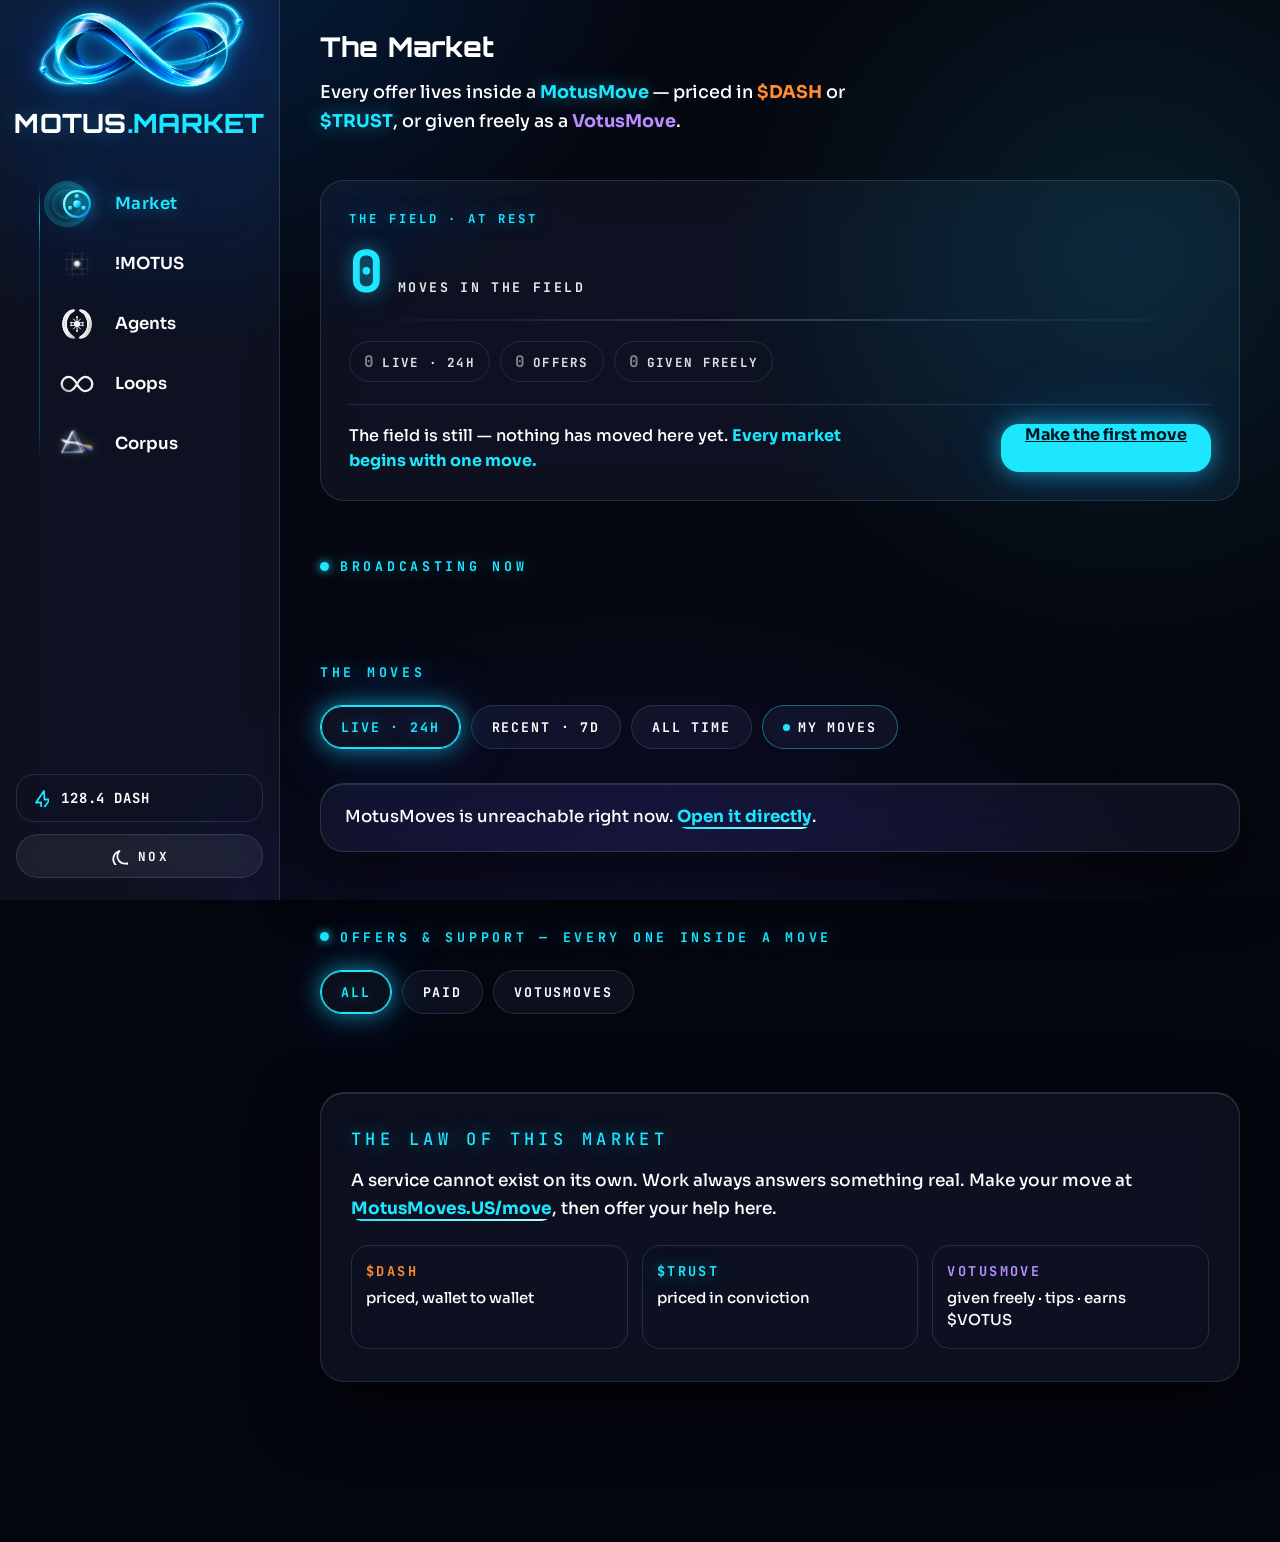
==== commit 2f22bb60: "The Corpus gets the instrument, and it reads the same record as the prism Third and last strip. The " ====
--- a/app.html
+++ b/app.html
@@ -1909,8 +1909,9 @@
         <b class="cyan">MotusMoves.US</b>.</p></div>
         <button class="engage" id="signBtn" type="button" style="min-height:52px">Sign in</button></div>
 
+      <div id="ckpis"></div>
+
       <div id="mecard"></div>
-
 
       <div id="cprofile"></div>
 
@@ -2494,6 +2495,36 @@
       + (mass ? '' : '; nothing recorded yet'));
     window.__prism = {mass:mass, k:+k.toFixed(3), spread:+SPREAD.toFixed(3),
       moves:moves, models:models, runs:runs, done:done, logged:logged};
+
+    /* THE RECORD, read by the very numbers that bend the prism in the nav.
+       One record, two readings: the mark shows how wide it disperses, the screen
+       shows what it is made of. They can never disagree, because there is only
+       one computation behind both. */
+    var box = document.getElementById('ckpis');
+    if(box){
+      var entries = moves + models + done + logged;
+      var subs = [['models',models],['runs',runs],['finished',done]]
+        .map(function(s){
+          return '<i class="'+(s[1]?'':'zero')+'"><b>'+num(s[1])+'</b>'+s[0]+'</i>';
+        }).join('');
+      var rest = entries ? '' :
+        '<div class="mktfield__rest"><p>Nothing is recorded here yet. '
+      + '<b>A corpus is not written, it is accumulated</b> - every move you make, '
+      + 'every model you run, every piece of work you finish.</p>'
+      + '<button class="engage" type="button" id="corpusAct">Sign in to sync yours</button></div>';
+      box.className = 'mktfield' + (entries ? ' mktfield--live' : '');
+      box.innerHTML =
+          '<p class="mktfield__k">The record' + (entries ? ' &middot; accumulating' : ' &middot; empty') + '</p>'
+        + '<div class="mktfield__n"><b>' + num(entries) + '</b><span>'
+        + (entries === 1 ? 'entry in your corpus' : 'entries in your corpus') + '</span></div>'
+        + '<div class="mktfield__p" aria-hidden="true"></div>'
+        + '<div class="mktfield__s">' + subs + '</div>'
+        + rest;
+      var ca = document.getElementById('corpusAct');
+      if(ca) ca.addEventListener('click', function(){
+        var b = document.getElementById('signBtn'); if(b) b.click();
+      });
+    }
   }
   window.__tuneCorpus = tuneCorpus;
 
